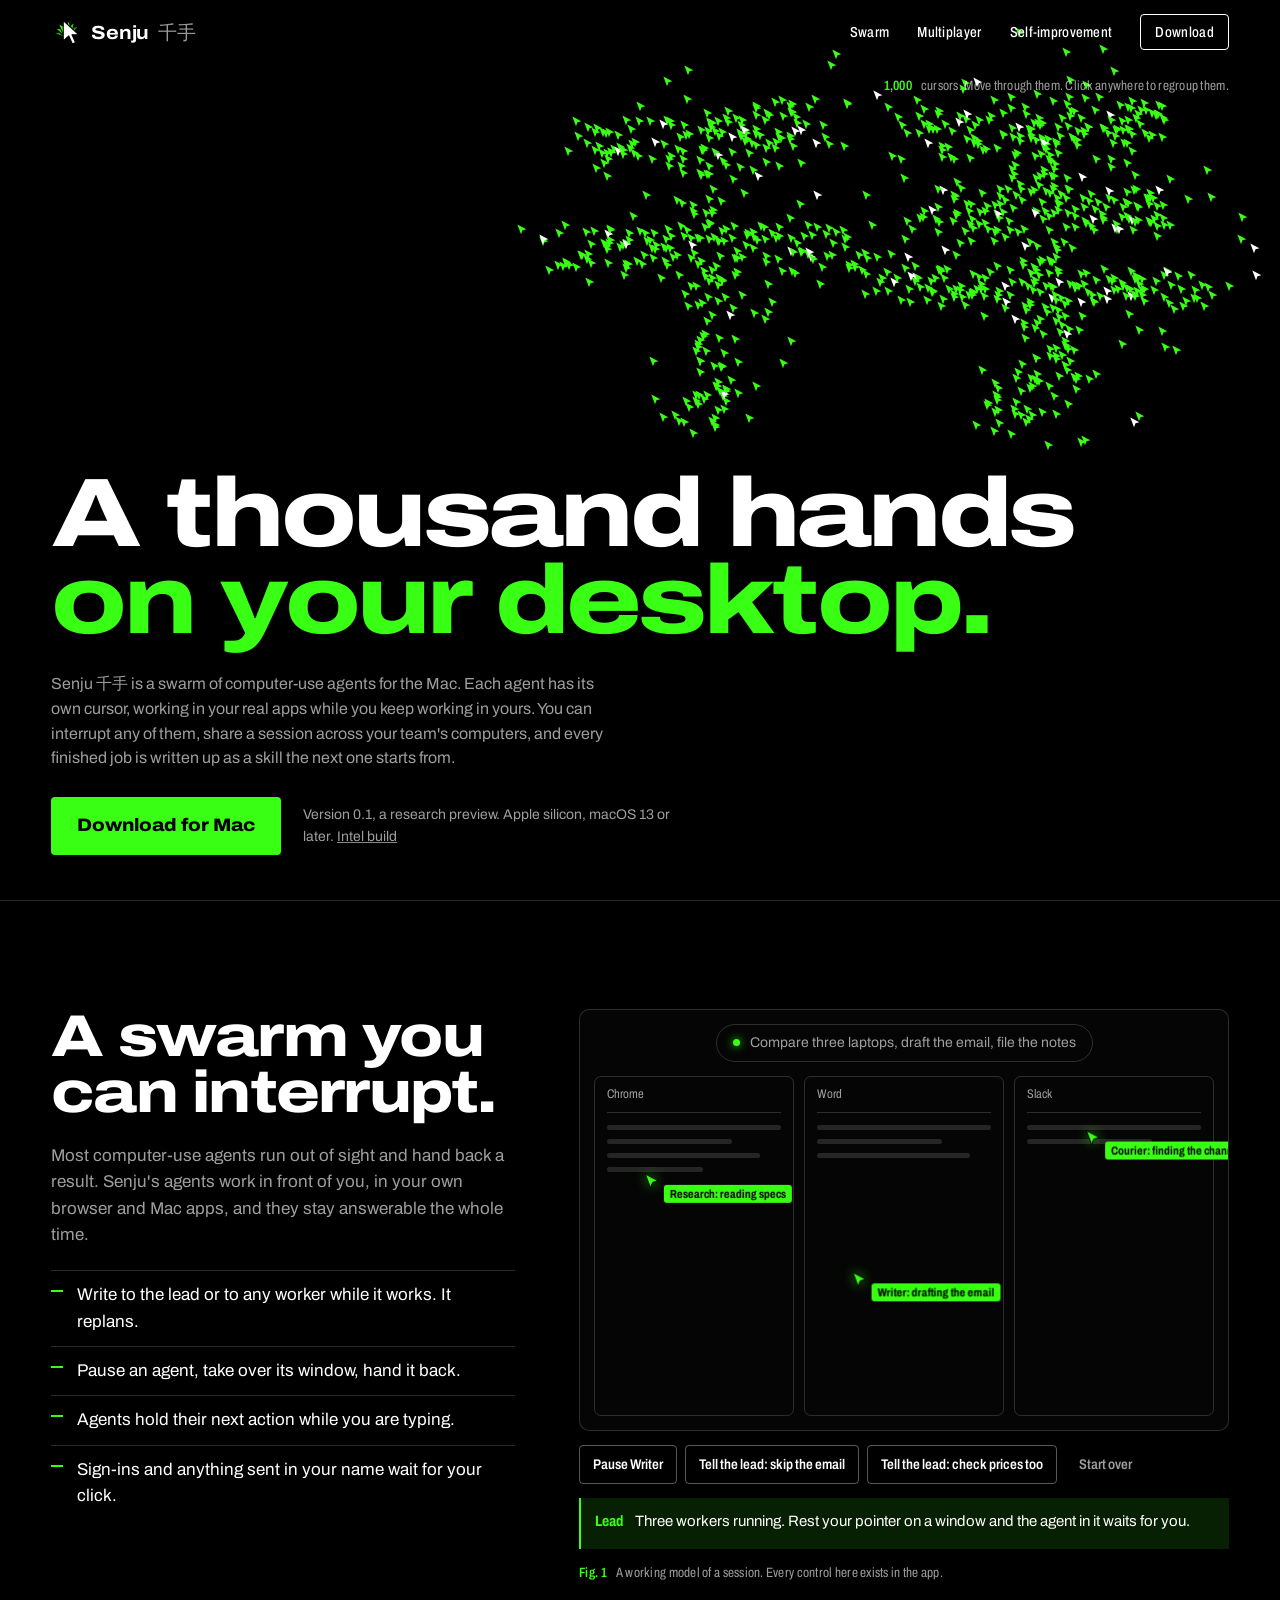
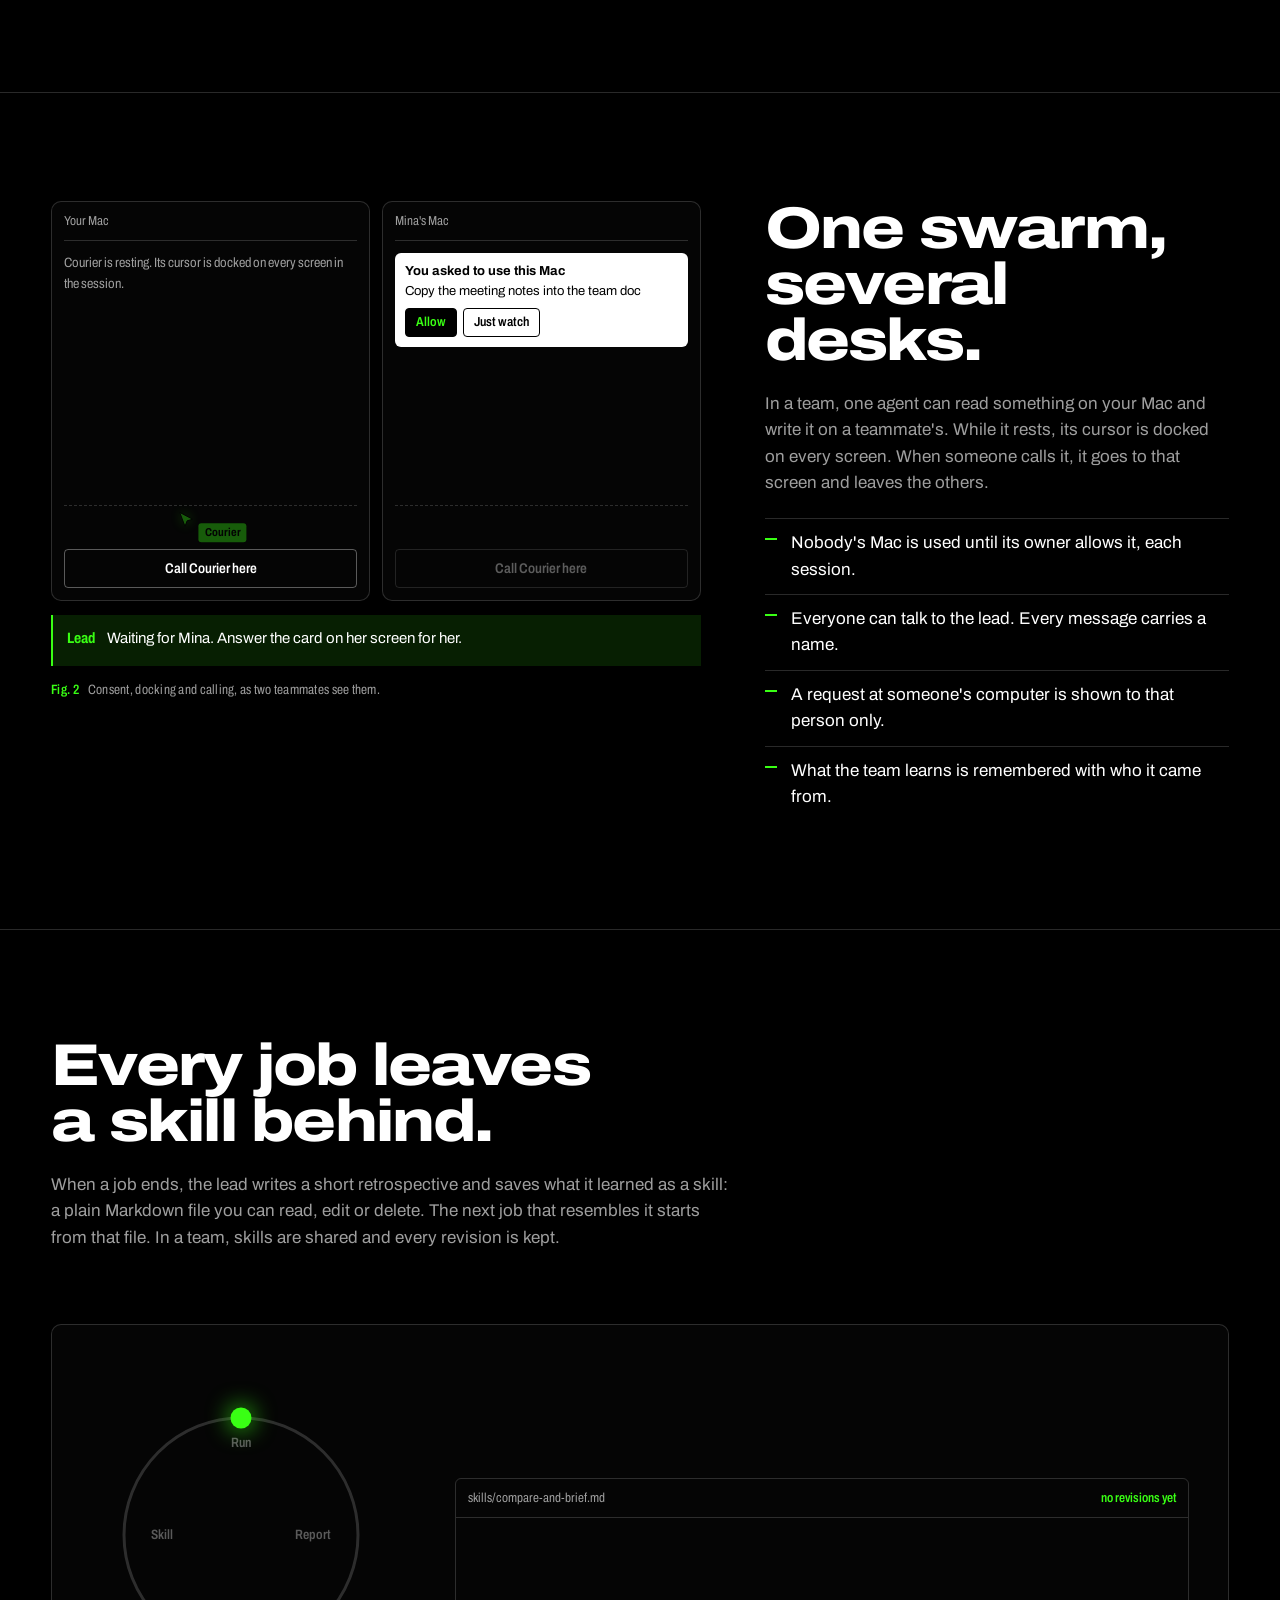
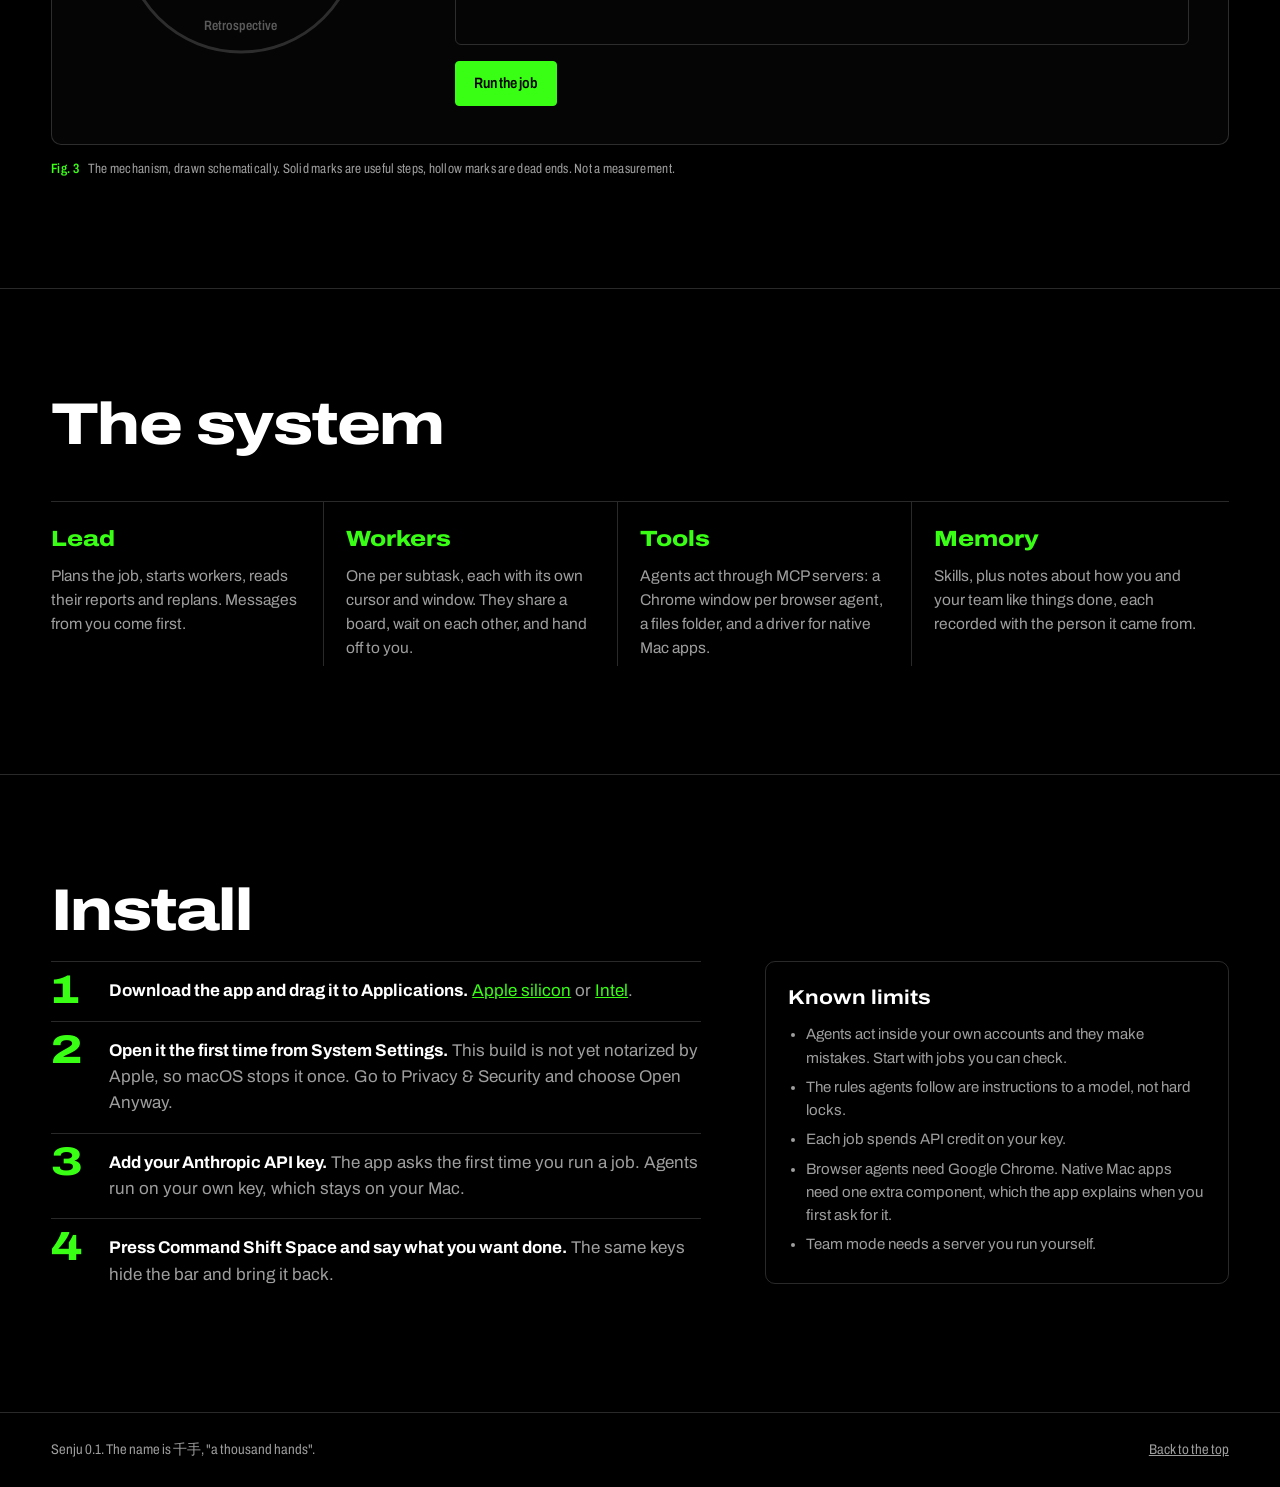
==== index.html @ 7524b588 "Redesign site in black, white and neon green; new logo" ====
<!DOCTYPE html>
<html lang="en">
<head>
<meta charset="utf-8">
<meta name="viewport" content="width=device-width, initial-scale=1">
<title>Senju 千手: a thousand hands on your desktop</title>
<meta name="description" content="Senju is a swarm of computer-use agents for the Mac. Each agent has a cursor you can watch, interrupt and redirect. Sessions span teammates' computers, and every job leaves a skill behind.">
<meta name="theme-color" content="#000000">
<link rel="icon" href="icon.svg" type="image/svg+xml">
<link rel="apple-touch-icon" href="icon.png">
<link rel="preload" href="fonts/archivo.woff2" as="font" type="font/woff2" crossorigin>
<link rel="stylesheet" href="style.css">
</head>
<body>

<header class="top">
  <a class="brand" href="#" aria-label="Senju, home">
    <svg viewBox="0 0 240 240" width="30" height="30" aria-hidden="true"><use href="#mark"/></svg>
    <span>Senju <span class="hanzi" lang="zh-Hans" aria-hidden="true">千手</span></span>
  </a>
  <nav aria-label="Sections">
    <a href="#swarm">Swarm</a>
    <a href="#multiplayer">Multiplayer</a>
    <a href="#loop">Self-improvement</a>
    <a class="get" href="#install">Download</a>
  </nav>
</header>

<main>
  <section class="hero" id="hero">
    <canvas id="field" aria-hidden="true"></canvas>
    <div class="you-tag" id="you-tag" aria-hidden="true">you</div>
    <div class="hero-copy">
      <h1><span>A thousand hands</span> <span>on your desktop.</span></h1>
      <p class="abstract">Senju <span lang="zh-Hans">千手</span> is a swarm of computer-use agents for the Mac. Each agent has its own cursor, working in your real apps while you keep working in yours. You can interrupt any of them, share a session across your team's computers, and every finished job is written up as a skill the next one starts from.</p>
      <div class="cta">
        <a class="download" href="downloads/Senju-0.1.0-arm64.dmg" download>Download for Mac</a>
        <span class="fine">Version 0.1, a research preview. Apple silicon, macOS 13 or later. <a href="downloads/Senju-0.1.0-x64.dmg" download>Intel build</a></span>
      </div>
    </div>
    <p class="figcap hero-cap"><b id="count">1,000</b> cursors. Move through them. Click anywhere to regroup them.</p>
  </section>

  <section class="point" id="swarm">
    <div class="copy">
      <h2>A swarm you can interrupt.</h2>
      <p>Most computer-use agents run out of sight and hand back a result. Senju's agents work in front of you, in your own browser and Mac apps, and they stay answerable the whole time.</p>
      <ul>
        <li>Write to the lead or to any worker while it works. It replans.</li>
        <li>Pause an agent, take over its window, hand it back.</li>
        <li>Agents hold their next action while you are typing.</li>
        <li>Sign-ins and anything sent in your name wait for your click.</li>
      </ul>
    </div>
    <figure class="fig" id="fig-swarm">
      <div class="desk" id="desk">
        <div class="promptbar"><i></i><span>Compare three laptops, draft the email, file the notes</span></div>
        <div class="wins">
          <div class="win" data-win="chrome"><div class="wt">Chrome</div><div class="lines"><s></s><s></s><s></s><s></s></div></div>
          <div class="win" data-win="word"><div class="wt">Word</div><div class="lines"><s></s><s></s><s></s></div></div>
          <div class="win" data-win="slack"><div class="wt">Slack</div><div class="lines"><s></s><s></s></div>
            <div class="ask" id="ask" hidden>
              <b>Courier needs you</b>
              <span>Send this draft to the team channel?</span>
              <div><button type="button" data-ask="send">Send</button><button type="button" data-ask="hold">Not yet</button></div>
            </div>
          </div>
        </div>
        <div class="agents" id="agents" aria-hidden="true"></div>
      </div>
      <div class="controls" role="group" aria-label="Try the swarm">
        <button type="button" data-act="pause" aria-pressed="false">Pause Writer</button>
        <button type="button" data-act="skip">Tell the lead: skip the email</button>
        <button type="button" data-act="add">Tell the lead: check prices too</button>
        <button type="button" data-act="reset" class="quiet">Start over</button>
      </div>
      <p class="lead-line" id="lead-line" aria-live="polite"><b>Lead</b> <span>Three workers running. Rest your pointer on a window and the agent in it waits for you.</span></p>
      <figcaption class="figcap"><b>Fig. 1</b> A working model of a session. Every control here exists in the app.</figcaption>
    </figure>
  </section>

  <section class="point flip" id="multiplayer">
    <div class="copy">
      <h2>One swarm, several desks.</h2>
      <p>In a team, one agent can read something on your Mac and write it on a teammate's. While it rests, its cursor is docked on every screen. When someone calls it, it goes to that screen and leaves the others.</p>
      <ul>
        <li>Nobody's Mac is used until its owner allows it, each session.</li>
        <li>Everyone can talk to the lead. Every message carries a name.</li>
        <li>A request at someone's computer is shown to that person only.</li>
        <li>What the team learns is remembered with who it came from.</li>
      </ul>
    </div>
    <figure class="fig" id="fig-multi">
      <div class="screens">
        <div class="screen" data-screen="you">
          <div class="st">Your Mac</div>
          <div class="sbody"><div class="note" data-note="you"></div></div>
          <div class="dock"><span class="docked" data-docked="you"></span></div>
          <button type="button" data-call="you">Call Courier here</button>
        </div>
        <div class="screen" data-screen="mina">
          <div class="st">Mina's Mac</div>
          <div class="sbody">
            <div class="consent" id="consent">
              <b>You asked to use this Mac</b>
              <span>Copy the meeting notes into the team doc</span>
              <div><button type="button" data-consent="allow">Allow</button><button type="button" data-consent="watch">Just watch</button></div>
            </div>
            <div class="note" data-note="mina"></div>
          </div>
          <div class="dock"><span class="docked" data-docked="mina"></span></div>
          <button type="button" data-call="mina" disabled>Call Courier here</button>
        </div>
        <div class="courier" id="courier" aria-hidden="true"><svg viewBox="0 0 24 24"><path d="M4 2.5l15.5 8.2-6.6 1.9-2.6 6.6z"/></svg><span>Courier</span></div>
      </div>
      <p class="lead-line" id="multi-line" aria-live="polite"><b>Lead</b> <span>Waiting for Mina. Answer the card on her screen for her.</span></p>
      <figcaption class="figcap"><b>Fig. 2</b> Consent, docking and calling, as two teammates see them.</figcaption>
    </figure>
  </section>

  <section class="loop" id="loop">
    <div class="copy">
      <h2>Every job leaves a skill behind.</h2>
      <p>When a job ends, the lead writes a short retrospective and saves what it learned as a skill: a plain Markdown file you can read, edit or delete. The next job that resembles it starts from that file. In a team, skills are shared and every revision is kept.</p>
    </div>
    <figure class="fig" id="fig-loop">
      <div class="loopgrid">
        <div class="ring" aria-hidden="true">
          <svg viewBox="0 0 200 200">
            <circle cx="100" cy="100" r="78" class="track"/>
            <circle cx="100" cy="100" r="78" class="arc" id="arc"/>
            <g id="runner"><circle cx="100" cy="22" r="7"/></g>
          </svg>
          <ol>
            <li data-phase="0">Run</li>
            <li data-phase="1">Report</li>
            <li data-phase="2">Retrospective</li>
            <li data-phase="3">Skill</li>
          </ol>
        </div>
        <div class="runs">
          <div class="trace" id="trace" aria-live="polite"></div>
          <div class="skill">
            <div class="sk-head"><span>skills/compare-and-brief.md</span><b id="rev">no revisions yet</b></div>
            <ul id="skill-lines"></ul>
          </div>
          <button type="button" id="run">Run the job</button>
        </div>
      </div>
      <figcaption class="figcap"><b>Fig. 3</b> The mechanism, drawn schematically. Solid marks are useful steps, hollow marks are dead ends. Not a measurement.</figcaption>
    </figure>
  </section>

  <section class="system" id="system">
    <h2>The system</h2>
    <dl>
      <div><dt>Lead</dt><dd>Plans the job, starts workers, reads their reports and replans. Messages from you come first.</dd></div>
      <div><dt>Workers</dt><dd>One per subtask, each with its own cursor and window. They share a board, wait on each other, and hand off to you.</dd></div>
      <div><dt>Tools</dt><dd>Agents act through MCP servers: a Chrome window per browser agent, a files folder, and a driver for native Mac apps.</dd></div>
      <div><dt>Memory</dt><dd>Skills, plus notes about how you and your team like things done, each recorded with the person it came from.</dd></div>
    </dl>
  </section>

  <section class="install" id="install">
    <h2>Install</h2>
    <ol>
      <li><b>Download the app and drag it to Applications.</b> <a href="downloads/Senju-0.1.0-arm64.dmg" download>Apple silicon</a> or <a href="downloads/Senju-0.1.0-x64.dmg" download>Intel</a>.</li>
      <li><b>Open it the first time from System Settings.</b> This build is not yet notarized by Apple, so macOS stops it once. Go to Privacy &amp; Security and choose Open Anyway.</li>
      <li><b>Add your Anthropic API key.</b> The app asks the first time you run a job. Agents run on your own key, which stays on your Mac.</li>
      <li><b>Press Command Shift Space and say what you want done.</b> The same keys hide the bar and bring it back.</li>
    </ol>
    <aside>
      <h3>Known limits</h3>
      <ul>
        <li>Agents act inside your own accounts and they make mistakes. Start with jobs you can check.</li>
        <li>The rules agents follow are instructions to a model, not hard locks.</li>
        <li>Each job spends API credit on your key.</li>
        <li>Browser agents need Google Chrome. Native Mac apps need one extra component, which the app explains when you first ask for it.</li>
        <li>Team mode needs a server you run yourself.</li>
      </ul>
    </aside>
  </section>
</main>

<footer>
  <span>Senju 0.1. The name is <span lang="zh-Hans">千手</span>, "a thousand hands".</span>
  <a href="#hero">Back to the top</a>
</footer>

<!-- The mark: one cursor in front, and the tips of more cursors fanned out behind it. -->
<svg width="0" height="0" style="position:absolute" aria-hidden="true">
  <symbol id="mark" viewBox="0 0 240 240"><g transform="translate(98 28) scale(9.6)"><path d="M0 0 L0 11.5 L7 9.6 Z" transform="rotate(-72 3.5 11)" fill="#22A00D" stroke="#000" stroke-width="0.9" stroke-linejoin="round"/><path d="M0 0 L0 11.5 L7 9.6 Z" transform="rotate(72 3.5 11)" fill="#22A00D" stroke="#000" stroke-width="0.9" stroke-linejoin="round"/><path d="M0 0 L0 11.5 L7 9.6 Z" transform="rotate(-48 3.5 11)" fill="#2ED312" stroke="#000" stroke-width="0.9" stroke-linejoin="round"/><path d="M0 0 L0 11.5 L7 9.6 Z" transform="rotate(48 3.5 11)" fill="#2ED312" stroke="#000" stroke-width="0.9" stroke-linejoin="round"/><path d="M0 0 L0 11.5 L7 9.6 Z" transform="rotate(-24 3.5 11)" fill="#39FF14" stroke="#000" stroke-width="0.9" stroke-linejoin="round"/><path d="M0 0 L0 11.5 L7 9.6 Z" transform="rotate(24 3.5 11)" fill="#39FF14" stroke="#000" stroke-width="0.9" stroke-linejoin="round"/><path d="M0 0 L0 17 L4.6 12.9 L7.6 19.6 L10.3 18.4 L7.3 11.9 L13 11.9 Z" fill="#fff" stroke="#000" stroke-width="0.9" stroke-linejoin="round"/></g></symbol>
</svg>

<script src="site.js"></script>
</body>
</html>
---- style.css ----
/* Senju. Black, white, one neon green. One typeface (Archivo) used at three widths:
   expanded for headlines, normal for reading, condensed for captions and interface text. */
@font-face { font-family: "Archivo"; src: url("fonts/archivo.woff2") format("woff2-variations"); font-weight: 100 900; font-stretch: 62% 125%; font-display: swap; }
:root {
  --black: #000;
  --white: #fff;
  --neon: #39FF14;
  --dim: rgba(255, 255, 255, 0.62);
  --faint: rgba(255, 255, 255, 0.34);
  --line: rgba(255, 255, 255, 0.16);
  --neon-wash: rgba(57, 255, 20, 0.12);
  --pad: clamp(20px, 4vw, 56px);
  --font: "Archivo", "Helvetica Neue", Arial, sans-serif;
  --cjk: "PingFang SC", "Hiragino Sans GB", "Noto Sans CJK SC", "Noto Sans SC", "Microsoft YaHei", sans-serif;
}
* { box-sizing: border-box; }
html { scroll-behavior: smooth; background: var(--black); }
body { margin: 0; background: var(--black); color: var(--white); font-family: var(--font); font-size: 17px; line-height: 1.55; font-variation-settings: "wdth" 100; -webkit-font-smoothing: antialiased; }
a { color: inherit; }
:focus-visible { outline: 2px solid var(--neon); outline-offset: 3px; }
[lang="zh-Hans"] { font-family: var(--cjk); }
::selection { background: var(--neon); color: var(--black); }

/* ---- Top ---- */
.top { position: absolute; inset: 0 0 auto 0; z-index: 20; display: flex; align-items: center; justify-content: space-between; padding: 14px var(--pad); }
.brand { display: flex; align-items: center; gap: 10px; text-decoration: none; font-weight: 700; font-size: 19px; font-variation-settings: "wdth" 112; letter-spacing: -0.01em; }
.brand .hanzi { font-weight: 500; opacity: 0.6; margin-left: 0.2em; }
.top nav { display: flex; align-items: center; gap: clamp(12px, 2.2vw, 30px); font-size: 14.5px; font-variation-settings: "wdth" 78; font-weight: 500; letter-spacing: 0.02em; }
.top nav a { text-decoration: none; padding: 6px 0; }
.top nav a:hover { color: var(--neon); }
.top nav .get { border: 1px solid var(--white); padding: 6px 14px; border-radius: 4px; }
.top nav .get:hover { border-color: var(--neon); }

/* ---- Hero ---- */
.hero { position: relative; min-height: 100svh; display: flex; flex-direction: column; justify-content: flex-end; padding: 110px var(--pad) clamp(28px, 5vh, 56px); overflow: hidden; cursor: crosshair; }
#field { position: absolute; inset: 0; width: 100%; height: 100%; display: block; }
.you-tag { position: absolute; left: 0; top: 0; z-index: 3; pointer-events: none; opacity: 0; transition: opacity 0.2s; background: var(--white); color: var(--black); font-size: 12px; font-weight: 700; font-variation-settings: "wdth" 78; padding: 1px 7px; border-radius: 3px; }
.hero-copy { position: relative; z-index: 2; max-width: 1180px; pointer-events: none; }
.hero-copy a, .hero-copy .download { pointer-events: auto; }
h1 { margin: 0 0 clamp(18px, 3vh, 30px); font-size: clamp(42px, 7.6vw, 128px); line-height: 0.9; font-weight: 800; letter-spacing: -0.035em; font-variation-settings: "wdth" 125; animation: widen 1.1s cubic-bezier(0.2, 0.8, 0.2, 1) both; }
h1 span { display: block; }
h1 span + span { color: var(--neon); }
@keyframes widen { from { font-variation-settings: "wdth" 62; opacity: 0; } to { font-variation-settings: "wdth" 125; opacity: 1; } }
.abstract { max-width: 62ch; margin: 0 0 26px; color: var(--dim); font-size: clamp(16px, 1.25vw, 19px); text-shadow: 0 0 18px #000, 0 0 6px #000; }
.cta { display: flex; flex-wrap: wrap; align-items: center; gap: 14px 22px; }
.download { display: inline-block; background: var(--neon); color: var(--black); text-decoration: none; font-weight: 800; font-size: 18px; font-variation-settings: "wdth" 112; padding: 15px 26px; border-radius: 4px; transition: transform 0.15s, box-shadow 0.15s; }
.download:hover { transform: translate(-2px, -2px); box-shadow: 4px 4px 0 var(--white); }
.fine { color: var(--dim); font-size: 14px; max-width: 46ch; text-shadow: 0 0 12px #000; }
.figcap { margin: 14px 0 0; color: var(--dim); font-size: 13.5px; font-variation-settings: "wdth" 76; letter-spacing: 0.02em; }
.figcap b { color: var(--neon); font-weight: 600; margin-right: 0.5em; }
.hero-cap { position: absolute; z-index: 2; right: var(--pad); top: 76px; margin: 0; text-align: right; pointer-events: none; }

/* ---- The three points ---- */
h2 { margin: 0 0 22px; font-size: clamp(34px, 4.6vw, 72px); line-height: 0.95; font-weight: 800; letter-spacing: -0.03em; font-variation-settings: "wdth" 120; text-wrap: balance; }
.point, .loop, .system, .install { padding: clamp(72px, 12vh, 150px) var(--pad); border-top: 1px solid var(--line); }
.point { display: grid; grid-template-columns: minmax(0, 5fr) minmax(0, 7fr); gap: clamp(28px, 5vw, 80px); align-items: start; }
.point.flip { grid-template-columns: minmax(0, 7fr) minmax(0, 5fr); }
.point.flip .copy { order: 2; }
.copy { position: sticky; top: 90px; }
.copy p { color: var(--dim); max-width: 54ch; margin: 0 0 22px; }
.copy ul { list-style: none; margin: 0; padding: 0; max-width: 52ch; }
.copy li { padding: 11px 0 11px 26px; border-top: 1px solid var(--line); position: relative; }
.copy li::before { content: ""; position: absolute; left: 0; top: 19px; width: 12px; height: 2px; background: var(--neon); }

.fig { margin: 0; min-width: 0; }
button { font: inherit; font-size: 14px; font-weight: 600; font-variation-settings: "wdth" 82; color: var(--white); background: transparent; border: 1px solid var(--faint); border-radius: 4px; padding: 8px 13px; cursor: pointer; transition: background 0.12s, color 0.12s, border-color 0.12s; }
button:hover:not(:disabled) { border-color: var(--neon); color: var(--neon); }
button[aria-pressed="true"] { background: var(--neon); border-color: var(--neon); color: var(--black); }
button:disabled { opacity: 0.35; cursor: not-allowed; }
button.quiet { border-color: transparent; color: var(--dim); }
.controls { display: flex; flex-wrap: wrap; gap: 8px; margin-top: 14px; }
.lead-line { margin: 14px 0 0; padding: 12px 14px; border-left: 2px solid var(--neon); background: var(--neon-wash); font-size: 15px; min-height: 3.4em; }
.lead-line b { font-variation-settings: "wdth" 78; color: var(--neon); margin-right: 0.6em; }

/* Fig. 1: the desk */
.desk { position: relative; border: 1px solid var(--line); border-radius: 10px; padding: 14px; background: #050505; overflow: hidden; }
.promptbar { display: flex; align-items: center; gap: 10px; margin: 0 auto 14px; width: fit-content; max-width: 100%; border: 1px solid var(--line); border-radius: 999px; padding: 7px 16px; font-size: 14px; color: var(--dim); }
.promptbar i { width: 7px; height: 7px; border-radius: 50%; background: var(--neon); box-shadow: 0 0 10px var(--neon); flex: none; }
.wins { display: grid; grid-template-columns: repeat(3, minmax(0, 1fr)); gap: 10px; }
.win { position: relative; min-height: clamp(220px, 30vw, 340px); border: 1px solid var(--line); border-radius: 7px; padding: 0 12px 12px; transition: border-color 0.15s, background 0.15s; }
.win.yours { border-color: var(--white); background: rgba(255, 255, 255, 0.05); }
.wt { font-size: 12.5px; font-variation-settings: "wdth" 78; color: var(--dim); padding: 8px 0; border-bottom: 1px solid var(--line); margin-bottom: 12px; display: flex; justify-content: space-between; }
.win.yours .wt::after { content: "you are here"; color: var(--white); }
.lines s { display: block; height: 5px; border-radius: 3px; background: rgba(255, 255, 255, 0.13); margin-bottom: 9px; }
.lines s:nth-child(2) { width: 72%; } .lines s:nth-child(3) { width: 88%; } .lines s:nth-child(4) { width: 55%; }
.ask { position: absolute; left: 8px; right: 8px; bottom: 8px; z-index: 4; background: var(--white); color: var(--black); border-radius: 6px; padding: 10px; font-size: 13px; line-height: 1.3; }
.ask b, .consent b { display: block; margin-bottom: 3px; }
.ask span, .consent span { display: block; margin-bottom: 8px; }
.ask div, .consent div { display: flex; gap: 6px; flex-wrap: wrap; }
.ask button, .consent button { color: var(--black); border-color: var(--black); padding: 5px 10px; font-size: 13px; }
.ask button:first-child, .consent button:first-child { background: var(--black); color: var(--neon); }
.ask button:hover, .consent button:hover { background: var(--neon) !important; color: var(--black) !important; border-color: var(--black) !important; }
.agents { position: absolute; inset: 0; pointer-events: none; }
.agent { position: absolute; left: 0; top: 0; display: flex; align-items: flex-start; gap: 2px; transition: transform 1.1s cubic-bezier(0.3, 0.7, 0.2, 1), opacity 0.4s; will-change: transform; }
.agent svg, .courier svg { width: 20px; height: 20px; flex: none; fill: var(--neon); stroke: var(--black); stroke-width: 1.2; stroke-linejoin: round; filter: drop-shadow(0 0 6px rgba(57, 255, 20, 0.6)); }
.agent span, .courier span { margin-top: 13px; background: var(--neon); color: var(--black); font-size: 11.5px; font-weight: 700; font-variation-settings: "wdth" 80; line-height: 1.25; padding: 2px 6px; border-radius: 3px; white-space: nowrap; }
.agent.held svg { fill: var(--black); stroke: var(--neon); filter: none; }
.agent.held span { background: var(--black); color: var(--neon); outline: 1px solid var(--neon); }
.agent.gone { opacity: 0; }

/* Fig. 2: two screens */
.screens { position: relative; display: grid; grid-template-columns: 1fr 1fr; gap: 12px; }
.screen { position: relative; border: 1px solid var(--line); border-radius: 10px; padding: 0 12px 12px; background: #050505; display: flex; flex-direction: column; min-height: clamp(300px, 34vw, 400px); transition: border-color 0.2s; }
.screen.live { border-color: var(--neon); }
.st { font-size: 13px; font-variation-settings: "wdth" 78; color: var(--dim); padding: 9px 0; border-bottom: 1px solid var(--line); }
.sbody { position: relative; flex: 1; padding-top: 12px; }
.consent { background: var(--white); color: var(--black); border-radius: 6px; padding: 10px; font-size: 13px; line-height: 1.3; }
.note { color: var(--dim); font-size: 13.5px; font-variation-settings: "wdth" 82; }
.note b { color: var(--white); }
.dock { height: 34px; border-top: 1px dashed var(--line); display: flex; align-items: center; justify-content: center; margin-bottom: 10px; }
.docked { font-size: 12px; font-variation-settings: "wdth" 78; color: var(--faint); }
.screen > button { align-self: stretch; }
.courier { position: absolute; left: 0; top: 0; z-index: 3; display: flex; align-items: flex-start; gap: 2px; pointer-events: none; opacity: 0; transition: transform 0.9s cubic-bezier(0.3, 0.7, 0.2, 1), opacity 0.3s; }
.courier.on { opacity: 1; }
.courier.ghost { opacity: 0.35; }

/* Fig. 3: the loop */
.loop { display: grid; grid-template-columns: minmax(0, 1fr); gap: clamp(28px, 4vw, 56px); }
.loop .copy { position: static; max-width: 900px; }
.loop .copy p { max-width: 68ch; }
.loopgrid { display: grid; grid-template-columns: minmax(200px, 300px) minmax(0, 1fr); gap: clamp(24px, 5vw, 72px); align-items: center; border: 1px solid var(--line); border-radius: 10px; padding: clamp(18px, 3vw, 40px); background: #050505; }
.ring { position: relative; aspect-ratio: 1; }
.ring svg { width: 100%; height: 100%; display: block; overflow: visible; }
.ring .track { fill: none; stroke: var(--line); stroke-width: 2; }
.ring .arc { fill: none; stroke: var(--neon); stroke-width: 3; stroke-linecap: round; stroke-dasharray: 490; stroke-dashoffset: 490; transform: rotate(-90deg); transform-origin: 100px 100px; transition: stroke-dashoffset 0.9s ease; }
#runner { transform-origin: 100px 100px; transition: transform 0.9s ease; }
#runner circle { fill: var(--neon); filter: drop-shadow(0 0 8px var(--neon)); }
.ring ol { list-style: none; margin: 0; padding: 0; position: absolute; inset: 0; font-size: 13.5px; font-weight: 600; font-variation-settings: "wdth" 78; color: var(--faint); }
.ring li { position: absolute; transition: color 0.3s; }
.ring li.on { color: var(--neon); }
.ring li[data-phase="0"] { top: 16%; left: 50%; transform: translateX(-50%); }
.ring li[data-phase="1"] { top: 50%; right: 20%; transform: translateY(-50%); }
.ring li[data-phase="2"] { bottom: 16%; left: 50%; transform: translateX(-50%); }
.ring li[data-phase="3"] { top: 50%; left: 20%; transform: translateY(-50%); }
.runs { min-width: 0; }
.trace { display: grid; gap: 10px; min-height: 96px; margin-bottom: 18px; }
.trace .row { display: flex; align-items: center; gap: 12px; }
.trace .row > b { flex: none; width: 4.2em; font-size: 13px; font-variation-settings: "wdth" 78; color: var(--dim); font-weight: 600; }
.trace .ticks { display: flex; flex-wrap: wrap; gap: 5px; }
.trace i { width: 12px; height: 20px; border-radius: 2px; background: var(--white); animation: pop 0.18s both; }
.trace i.dead { background: transparent; outline: 1.5px solid var(--faint); outline-offset: -1.5px; }
.trace .row.latest i:not(.dead) { background: var(--neon); }
.trace .row > span { font-size: 12.5px; font-variation-settings: "wdth" 78; color: var(--faint); }
@keyframes pop { from { transform: scaleY(0.2); opacity: 0; } }
.skill { border: 1px solid var(--line); border-radius: 6px; margin-bottom: 16px; }
.sk-head { display: flex; justify-content: space-between; gap: 12px; flex-wrap: wrap; padding: 9px 12px; border-bottom: 1px solid var(--line); font-size: 13px; font-variation-settings: "wdth" 78; color: var(--dim); }
.sk-head b { color: var(--neon); font-weight: 600; }
.skill ul { list-style: none; margin: 0; padding: 10px 12px; min-height: 126px; font-size: 14.5px; }
.skill li { padding: 3px 0 3px 16px; position: relative; color: var(--dim); }
.skill li::before { content: "+"; position: absolute; left: 0; color: var(--neon); }
.skill li.new { color: var(--white); }
#run { background: var(--neon); border-color: var(--neon); color: var(--black); font-size: 15px; padding: 10px 18px; }
#run:hover:not(:disabled) { background: var(--white); border-color: var(--white); color: var(--black); }

/* ---- System, install ---- */
.system dl { display: grid; grid-template-columns: repeat(4, minmax(0, 1fr)); gap: 0; margin: clamp(24px, 4vw, 48px) 0 0; border-top: 1px solid var(--line); }
.system dl div { padding: 20px 22px 6px 0; border-right: 1px solid var(--line); margin-right: 22px; }
.system dl div:last-child { border-right: 0; margin-right: 0; }
.system dt { font-size: 22px; font-weight: 800; font-variation-settings: "wdth" 118; color: var(--neon); margin-bottom: 8px; }
.system dd { margin: 0; color: var(--dim); font-size: 15.5px; }
.install { display: grid; grid-template-columns: minmax(0, 7fr) minmax(0, 5fr); gap: 0 clamp(28px, 5vw, 80px); }
.install h2 { grid-column: 1 / -1; }
.install ol { margin: 0; padding: 0; list-style: none; counter-reset: step; }
.install ol li { counter-increment: step; position: relative; padding: 16px 0 16px 58px; border-top: 1px solid var(--line); color: var(--dim); }
.install ol li::before { content: counter(step); position: absolute; left: 0; top: 8px; font-size: 40px; line-height: 1; font-weight: 800; font-variation-settings: "wdth" 125; color: var(--neon); }
.install ol b { color: var(--white); }
.install aside { border: 1px solid var(--line); border-radius: 10px; padding: 20px 22px; align-self: start; }
.install h3 { margin: 0 0 10px; font-size: 20px; font-variation-settings: "wdth" 115; }
.install aside ul { margin: 0; padding-left: 18px; color: var(--dim); font-size: 15px; }
.install aside li { margin-bottom: 6px; }
.install a { color: var(--neon); }
footer { display: flex; justify-content: space-between; flex-wrap: wrap; gap: 10px; padding: 26px var(--pad); border-top: 1px solid var(--line); color: var(--dim); font-size: 14px; font-variation-settings: "wdth" 82; }

/* ---- Small screens ---- */
@media (max-width: 900px) {
  .point, .point.flip, .install { grid-template-columns: minmax(0, 1fr); }
  .point.flip .copy { order: 0; }
  .copy { position: static; }
  .loopgrid { grid-template-columns: minmax(0, 1fr); }
  .ring { max-width: 240px; margin: 0 auto; }
  .system dl { grid-template-columns: repeat(2, minmax(0, 1fr)); }
  .system dl div:nth-child(2) { border-right: 0; margin-right: 0; }
  .install aside { margin-top: 28px; }
  .hero-cap { position: relative; right: auto; top: auto; text-align: left; margin-top: 18px; }
}
@media (max-width: 620px) {
  .top nav a:not(.get) { display: none; }
  h1 { font-variation-settings: "wdth" 100; animation: none; }
  .wins { grid-template-columns: minmax(0, 1fr) minmax(0, 1fr); }
  .win { min-height: 190px; }
  .win[data-win="slack"] { grid-column: 1 / -1; }
  .system dl { grid-template-columns: minmax(0, 1fr); }
  .system dl div { border-right: 0; margin-right: 0; }
}
@media (prefers-reduced-motion: reduce) {
  html { scroll-behavior: auto; }
  h1 { animation: none; }
  .agent, .courier, #runner, .ring .arc, .download { transition: none; }
  .trace i { animation: none; }
}
@media (max-width: 620px) { .agent span { max-width: 128px; overflow: hidden; text-overflow: ellipsis; } }
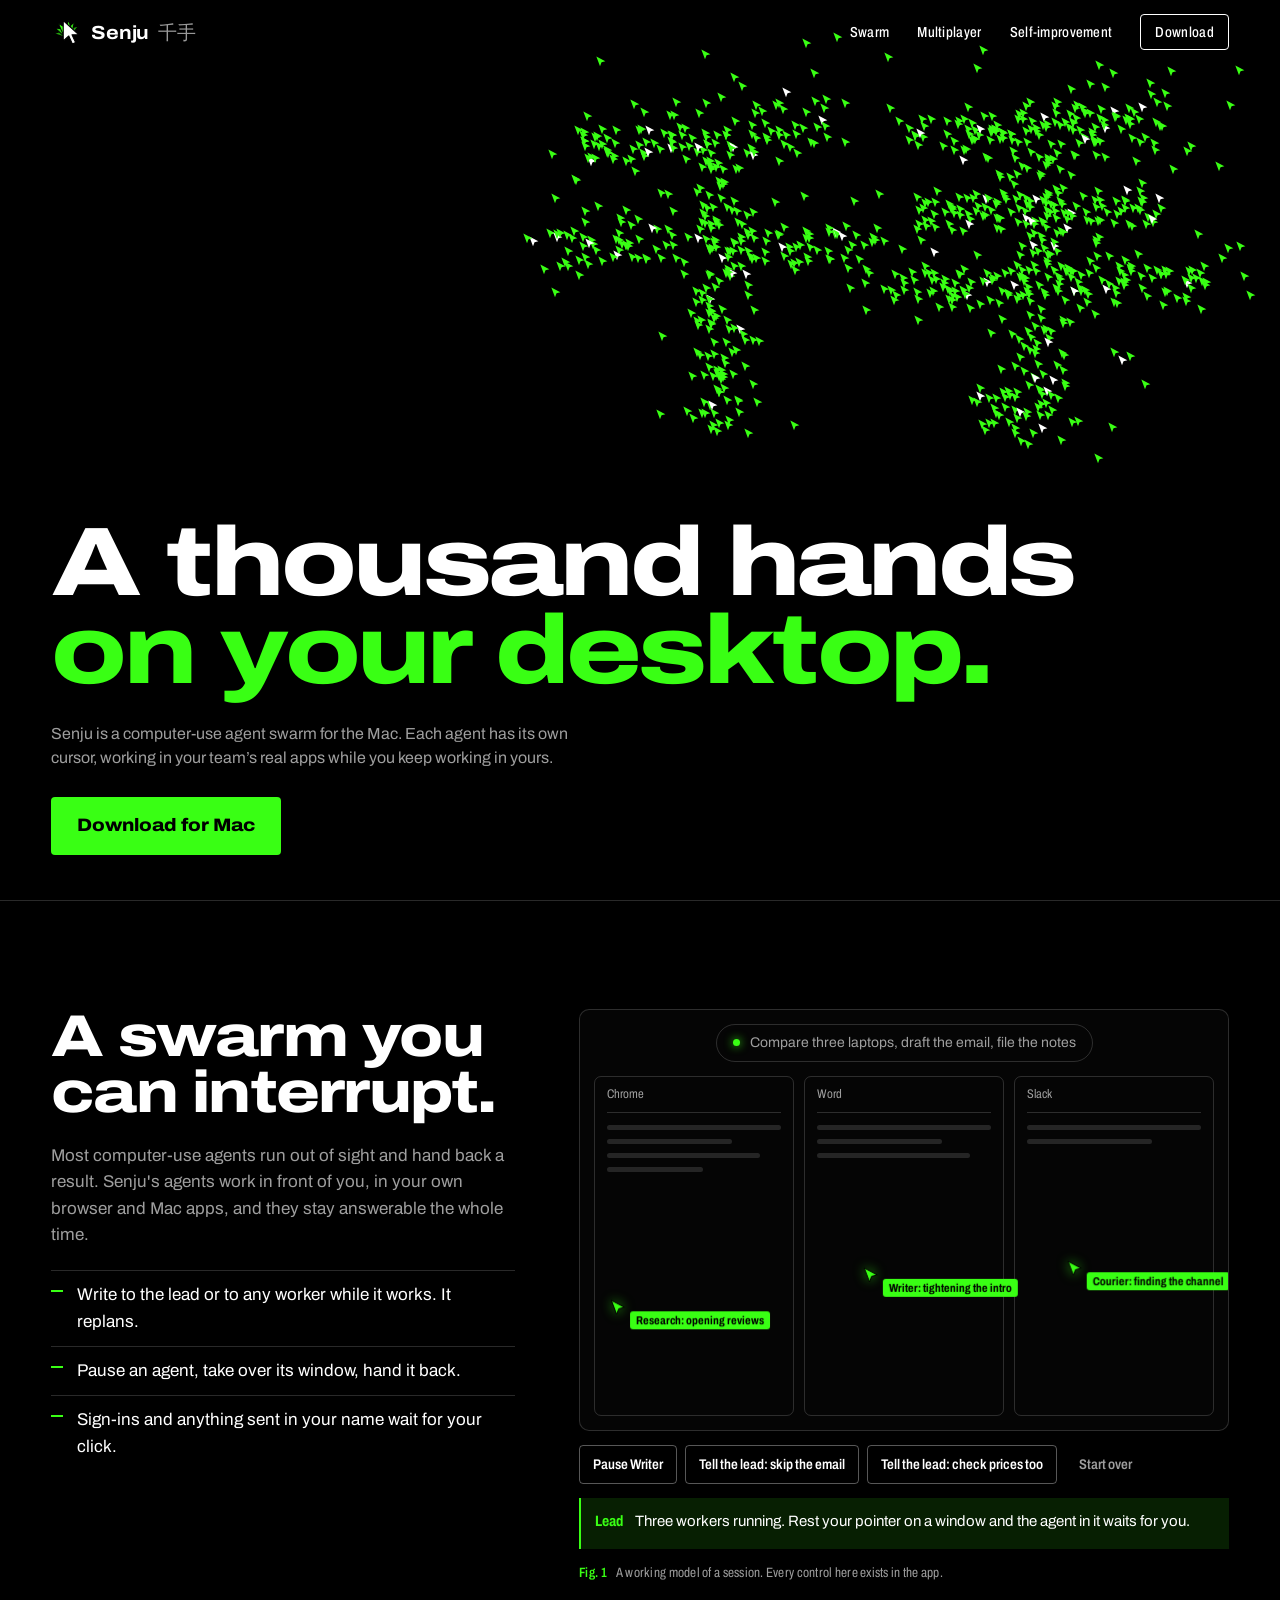
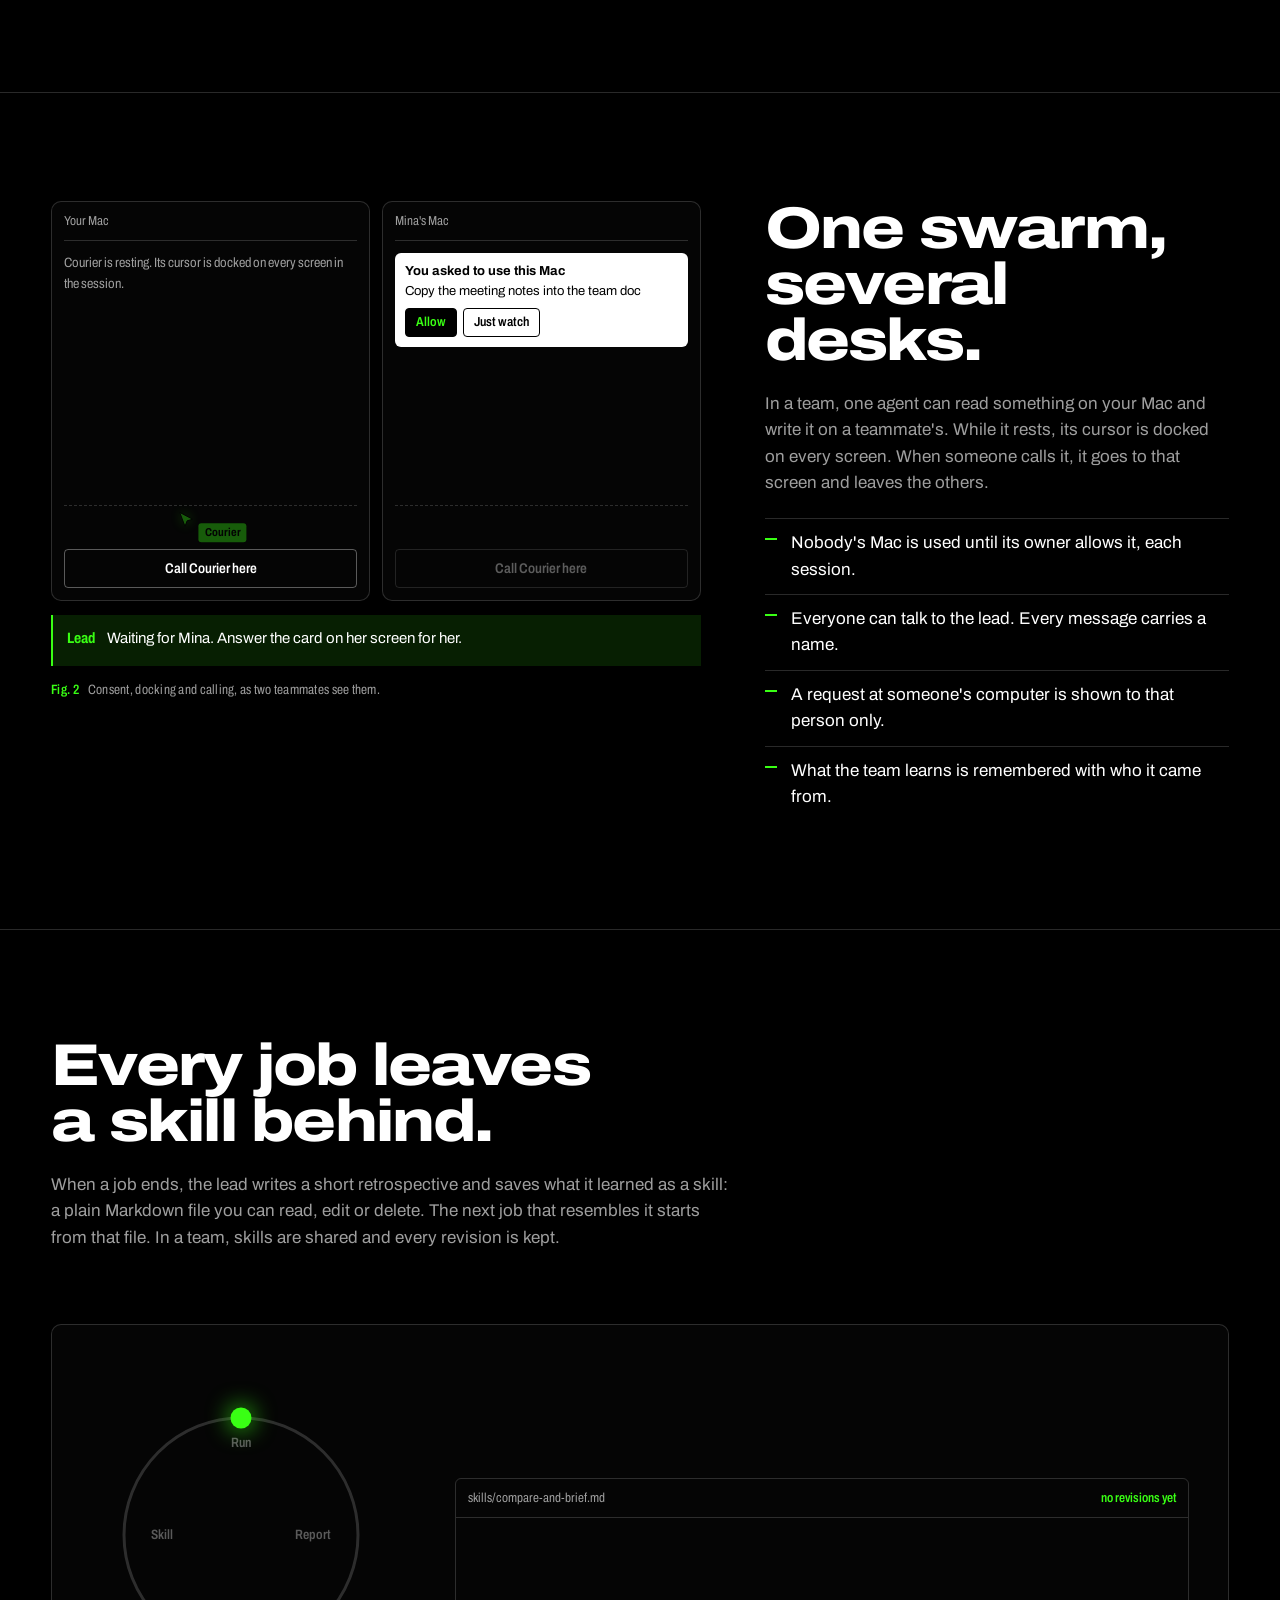
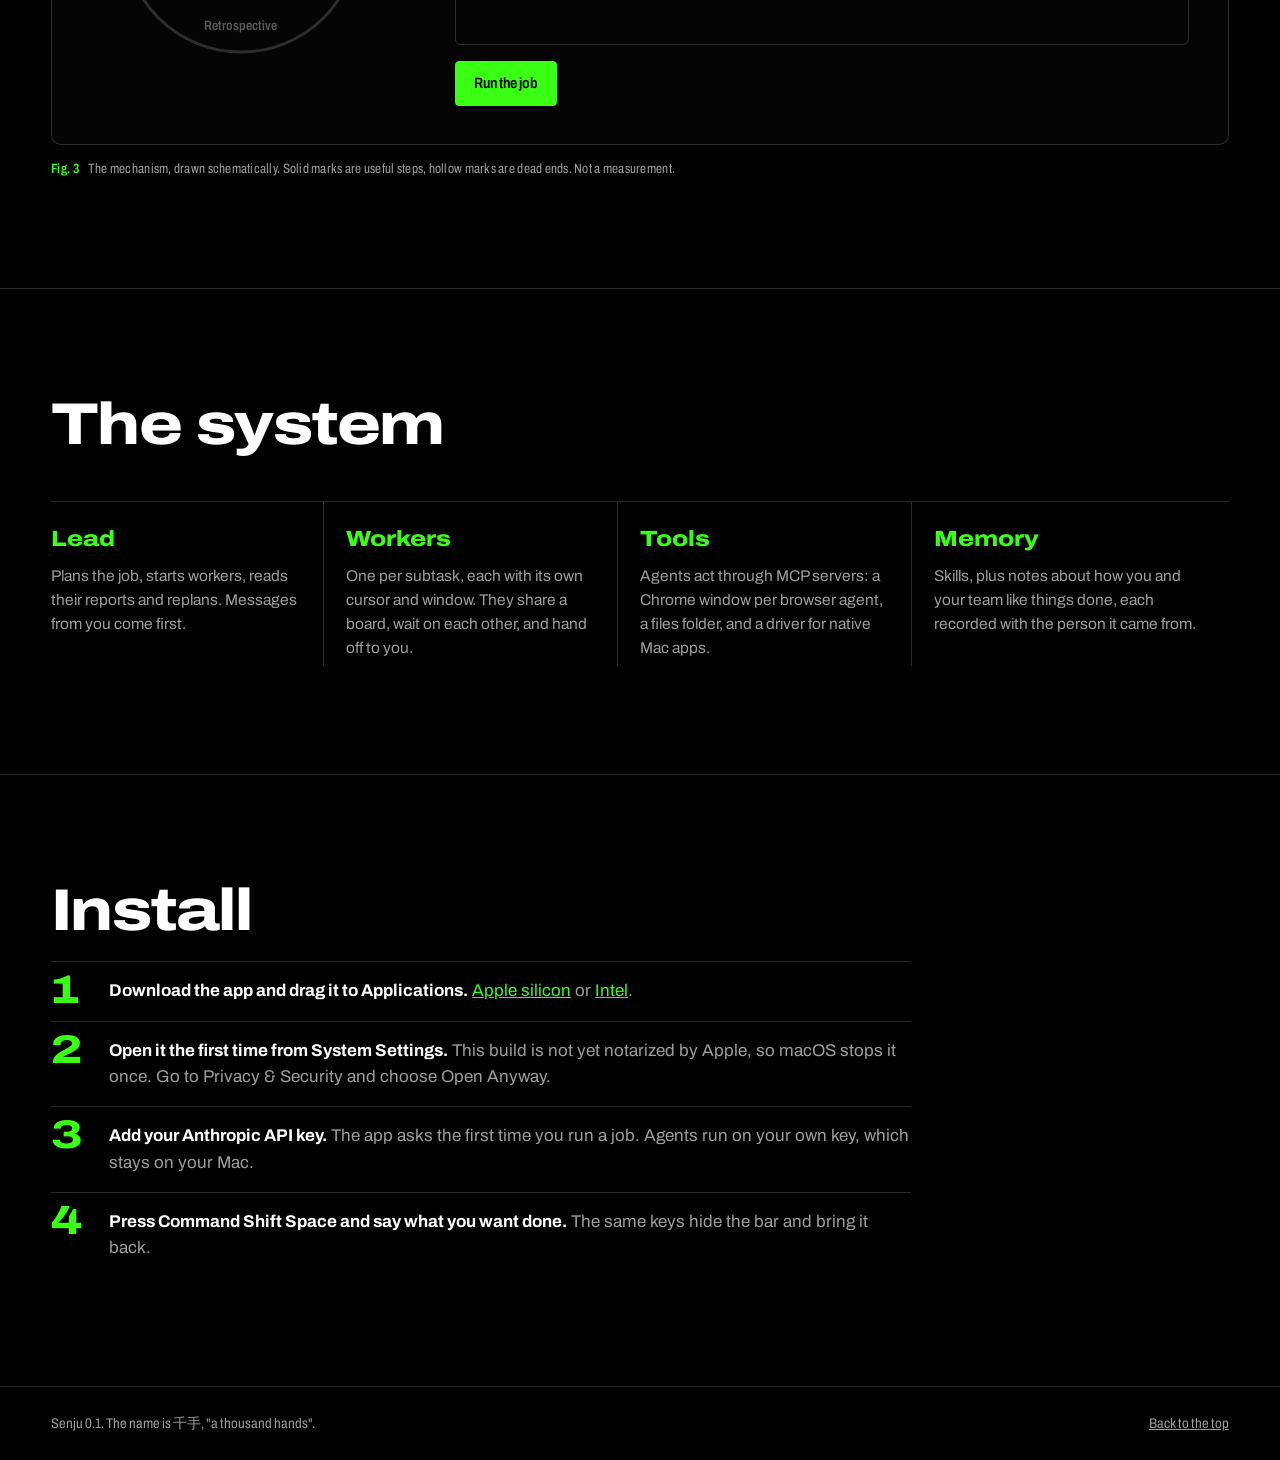
==== commit f0857b02: "Tighten hero copy, fix SENJU formation, drop limits box" ====
--- a/index.html
+++ b/index.html
@@ -32,13 +32,11 @@
     <div class="you-tag" id="you-tag" aria-hidden="true">you</div>
     <div class="hero-copy">
       <h1><span>A thousand hands</span> <span>on your desktop.</span></h1>
-      <p class="abstract">Senju <span lang="zh-Hans">千手</span> is a swarm of computer-use agents for the Mac. Each agent has its own cursor, working in your real apps while you keep working in yours. You can interrupt any of them, share a session across your team's computers, and every finished job is written up as a skill the next one starts from.</p>
+      <p class="abstract">Senju is a computer-use agent swarm for the Mac. Each agent has its own cursor, working in your team’s real apps while you keep working in yours.</p>
       <div class="cta">
         <a class="download" href="downloads/Senju-0.1.0-arm64.dmg" download>Download for Mac</a>
-        <span class="fine">Version 0.1, a research preview. Apple silicon, macOS 13 or later. <a href="downloads/Senju-0.1.0-x64.dmg" download>Intel build</a></span>
       </div>
     </div>
-    <p class="figcap hero-cap"><b id="count">1,000</b> cursors. Move through them. Click anywhere to regroup them.</p>
   </section>
 
   <section class="point" id="swarm">
@@ -48,7 +46,6 @@
       <ul>
         <li>Write to the lead or to any worker while it works. It replans.</li>
         <li>Pause an agent, take over its window, hand it back.</li>
-        <li>Agents hold their next action while you are typing.</li>
         <li>Sign-ins and anything sent in your name wait for your click.</li>
       </ul>
     </div>
@@ -169,16 +166,6 @@
       <li><b>Add your Anthropic API key.</b> The app asks the first time you run a job. Agents run on your own key, which stays on your Mac.</li>
       <li><b>Press Command Shift Space and say what you want done.</b> The same keys hide the bar and bring it back.</li>
     </ol>
-    <aside>
-      <h3>Known limits</h3>
-      <ul>
-        <li>Agents act inside your own accounts and they make mistakes. Start with jobs you can check.</li>
-        <li>The rules agents follow are instructions to a model, not hard locks.</li>
-        <li>Each job spends API credit on your key.</li>
-        <li>Browser agents need Google Chrome. Native Mac apps need one extra component, which the app explains when you first ask for it.</li>
-        <li>Team mode needs a server you run yourself.</li>
-      </ul>
-    </aside>
   </section>
 </main>
 
--- a/style.css
+++ b/style.css
@@ -158,7 +158,7 @@
 .system dl div:last-child { border-right: 0; margin-right: 0; }
 .system dt { font-size: 22px; font-weight: 800; font-variation-settings: "wdth" 118; color: var(--neon); margin-bottom: 8px; }
 .system dd { margin: 0; color: var(--dim); font-size: 15.5px; }
-.install { display: grid; grid-template-columns: minmax(0, 7fr) minmax(0, 5fr); gap: 0 clamp(28px, 5vw, 80px); }
+.install ol { max-width: 860px; }
 .install h2 { grid-column: 1 / -1; }
 .install ol { margin: 0; padding: 0; list-style: none; counter-reset: step; }
 .install ol li { counter-increment: step; position: relative; padding: 16px 0 16px 58px; border-top: 1px solid var(--line); color: var(--dim); }
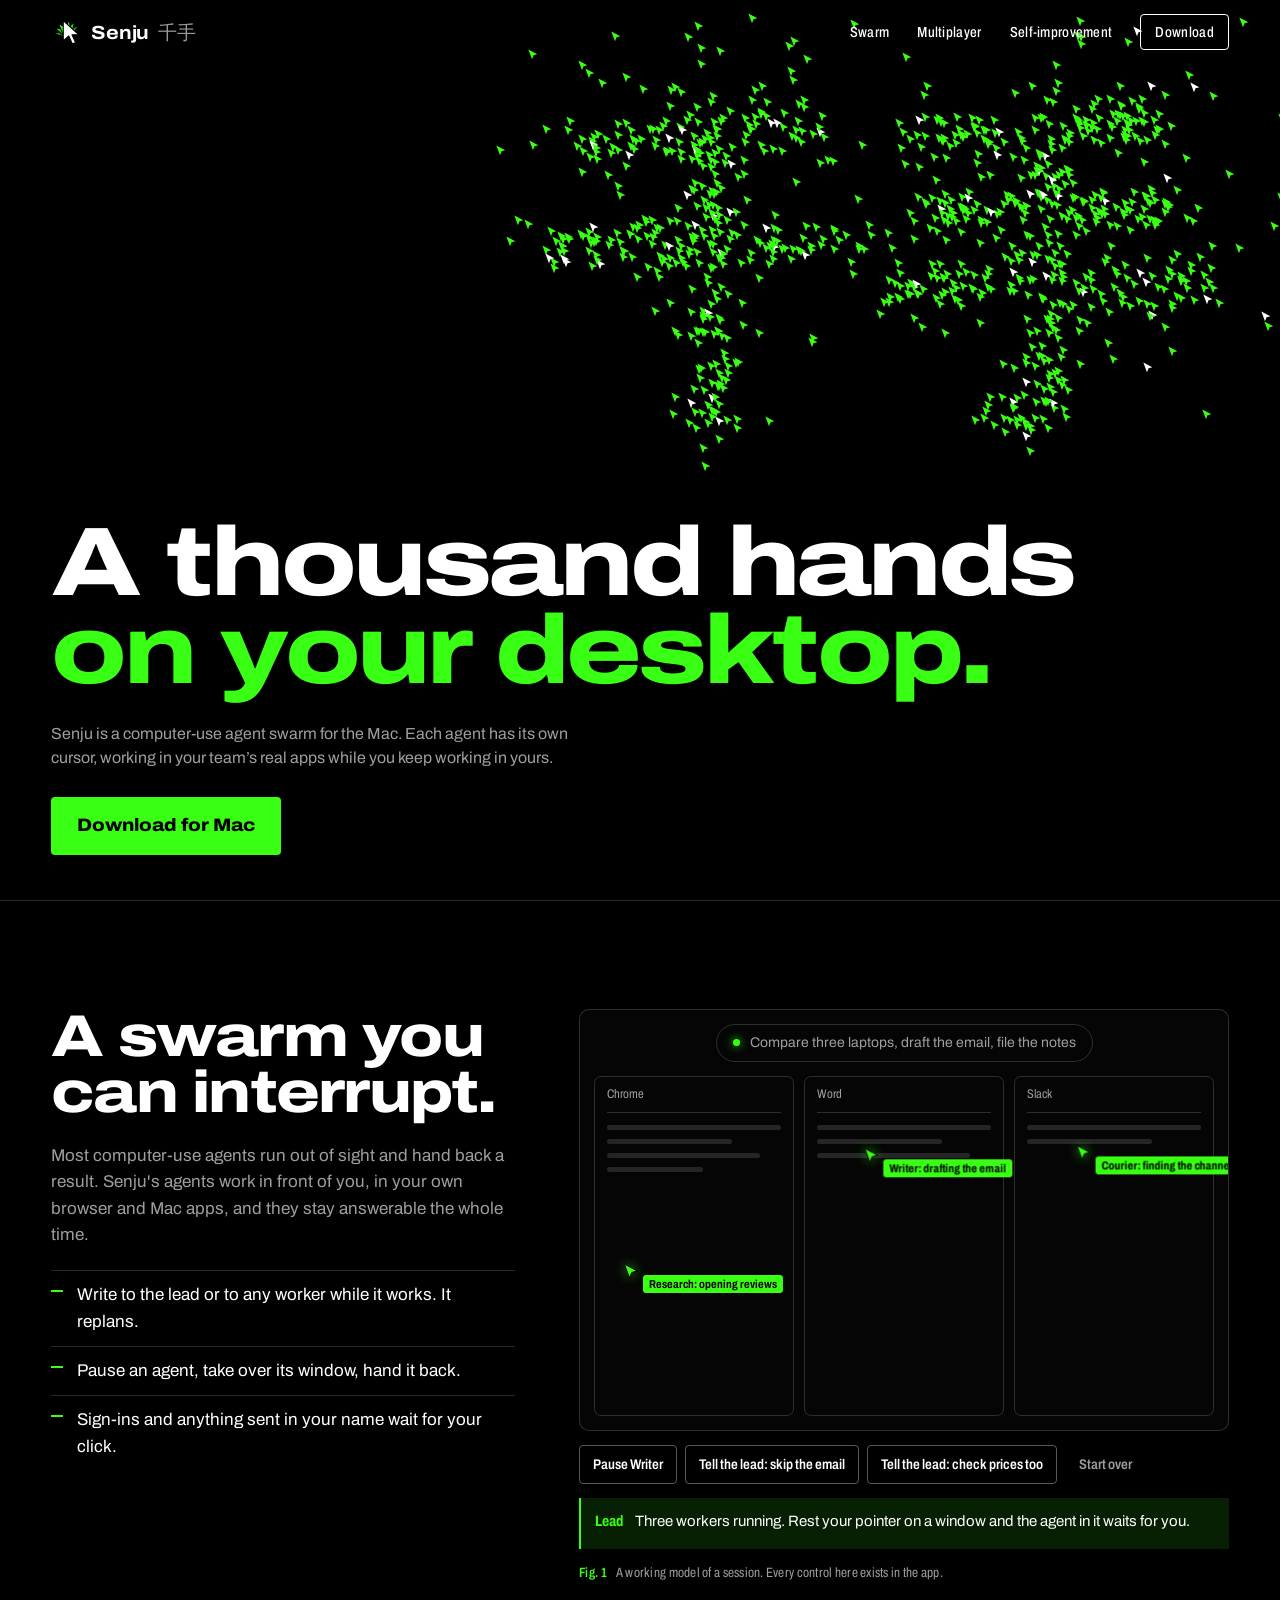
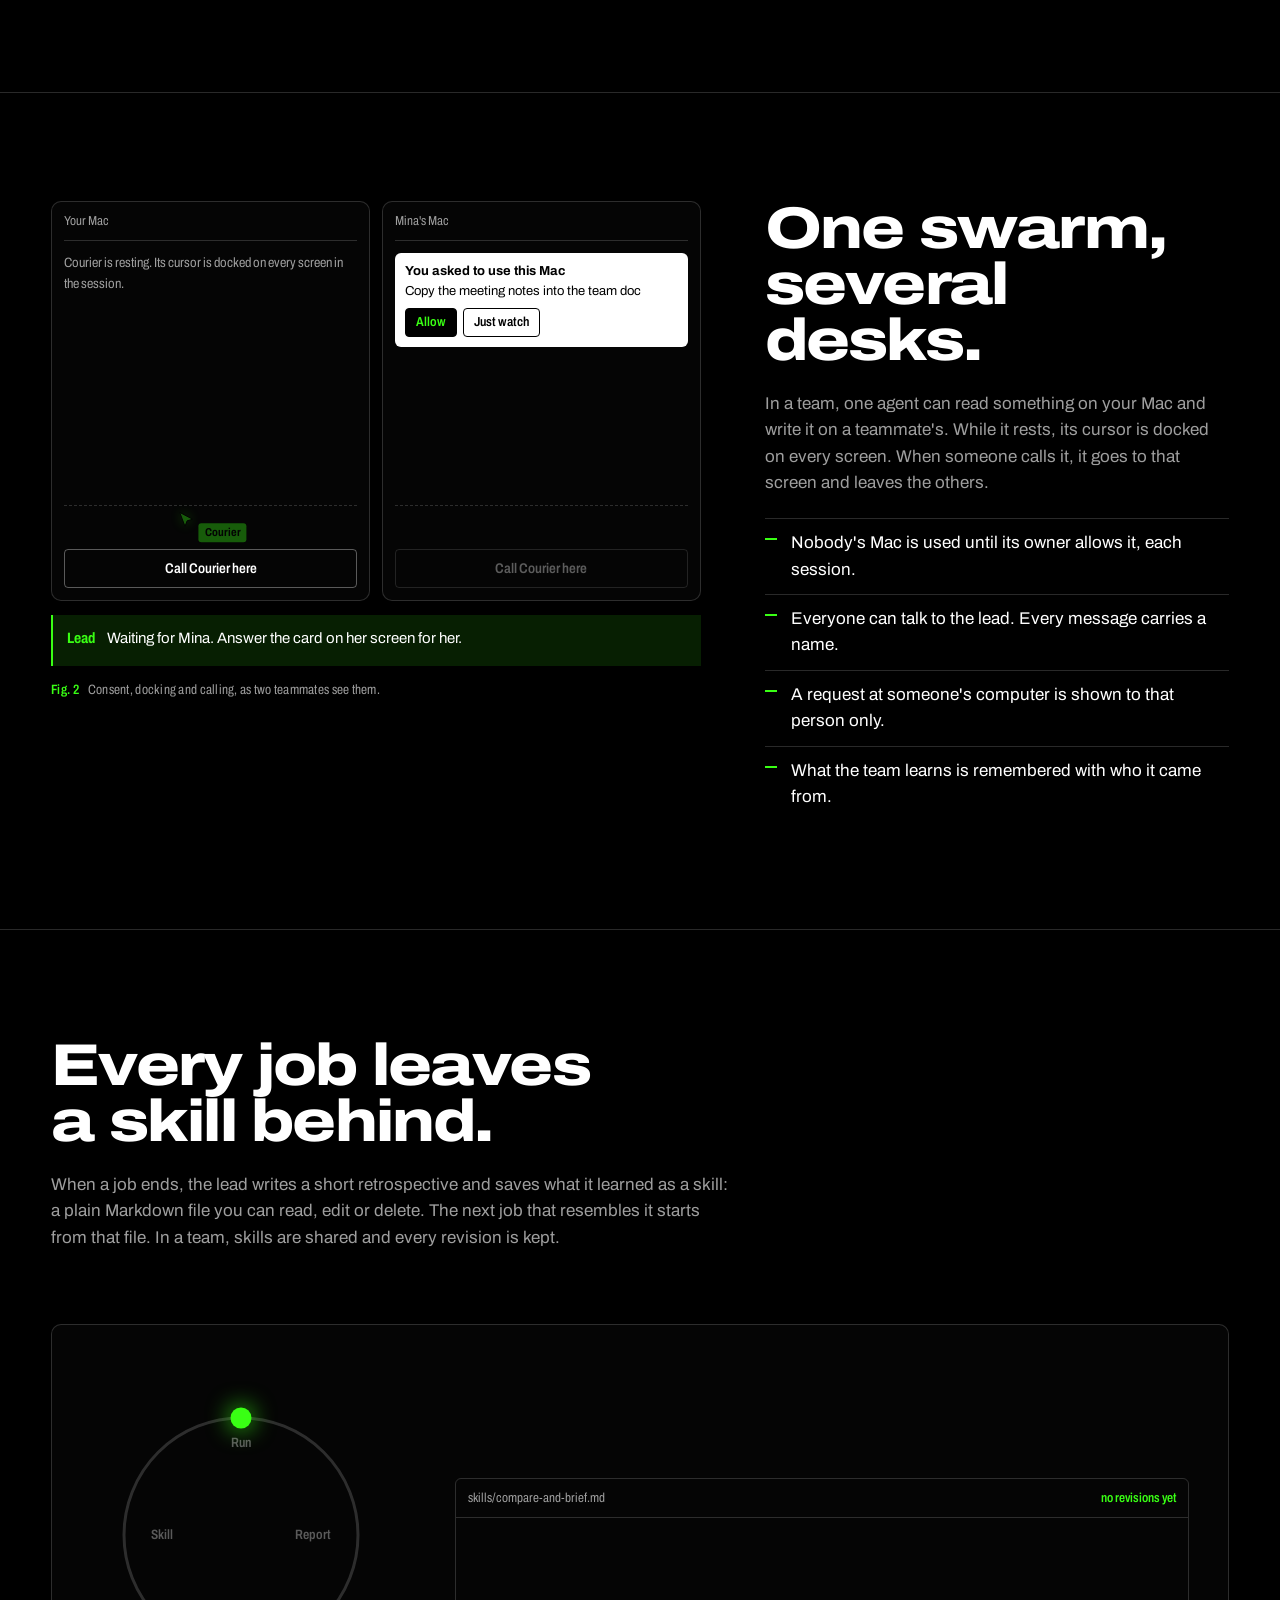
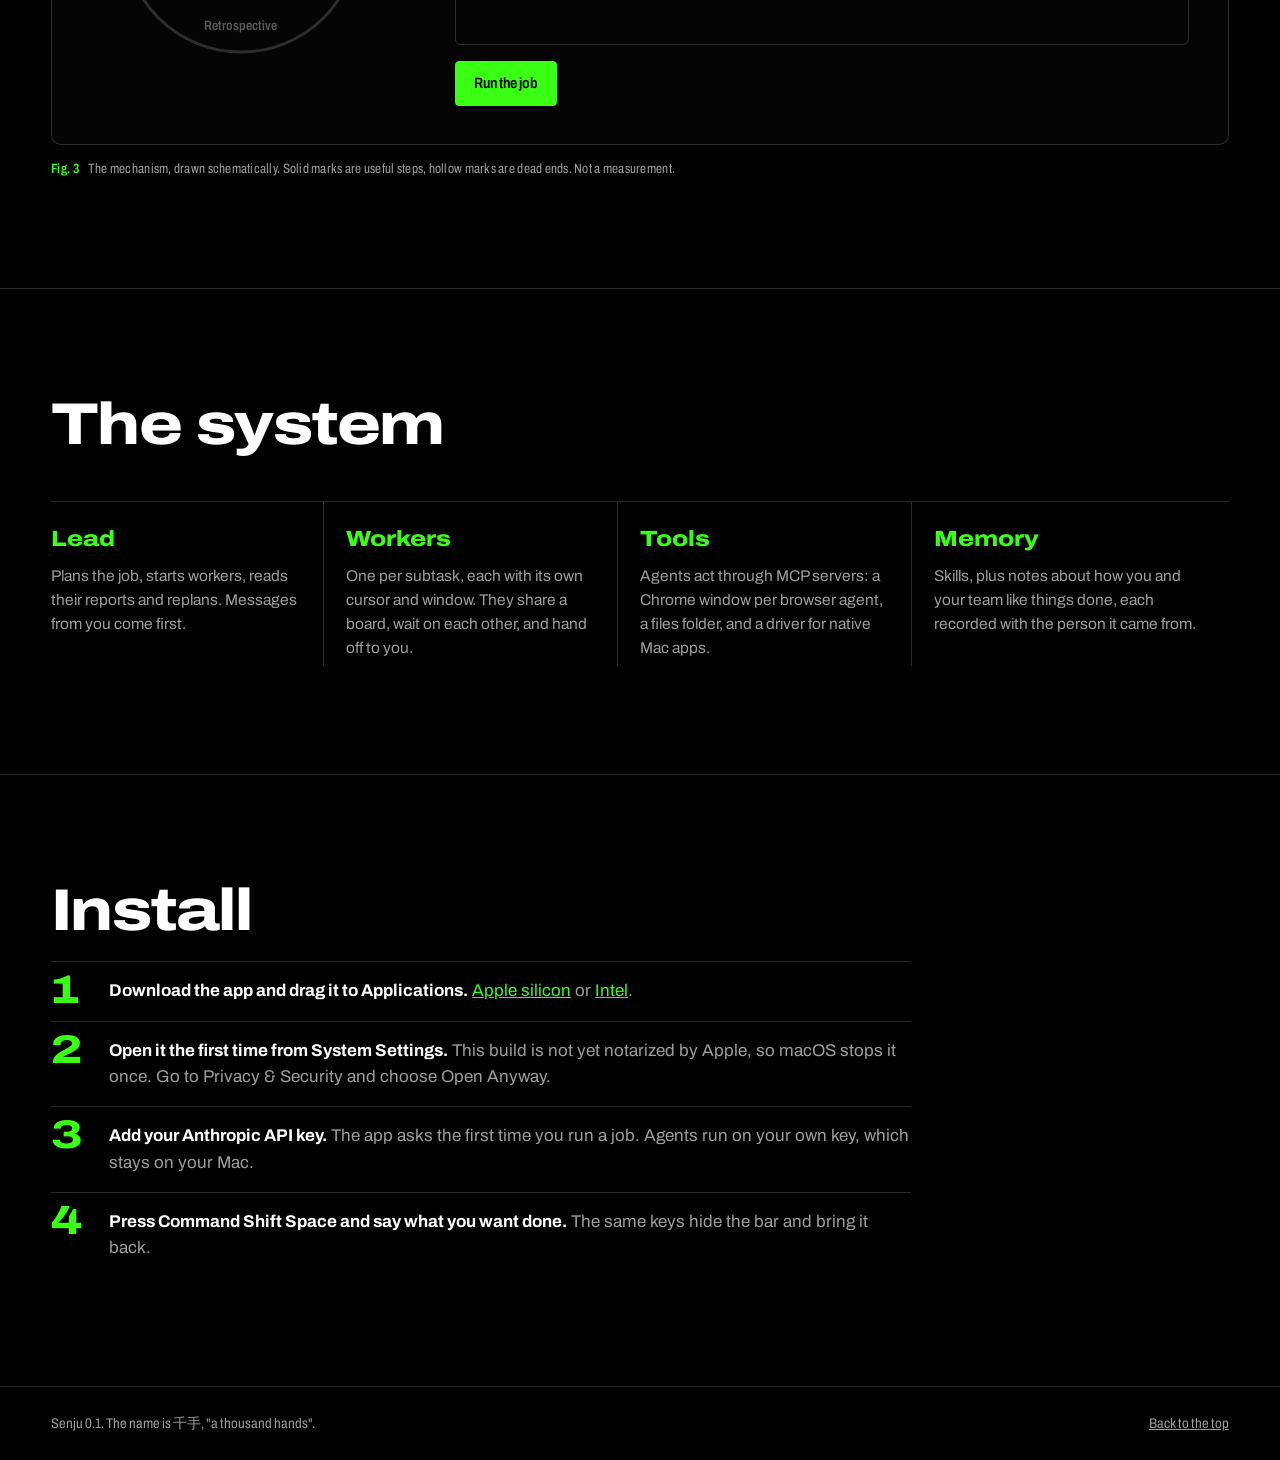
==== commit e65d8a21: "Vercel config; download links point at GitHub Releases" ====
--- a/index.html
+++ b/index.html
@@ -6,6 +6,10 @@
 <title>Senju 千手: a thousand hands on your desktop</title>
 <meta name="description" content="Senju is a swarm of computer-use agents for the Mac. Each agent has a cursor you can watch, interrupt and redirect. Sessions span teammates' computers, and every job leaves a skill behind.">
 <meta name="theme-color" content="#000000">
+<meta property="og:type" content="website">
+<meta property="og:title" content="Senju 千手: a thousand hands on your desktop">
+<meta property="og:description" content="A computer-use agent swarm for the Mac. Each agent has its own cursor, working in your team's real apps while you keep working in yours.">
+<meta name="twitter:card" content="summary">
 <link rel="icon" href="icon.svg" type="image/svg+xml">
 <link rel="apple-touch-icon" href="icon.png">
 <link rel="preload" href="fonts/archivo.woff2" as="font" type="font/woff2" crossorigin>
@@ -34,7 +38,7 @@
       <h1><span>A thousand hands</span> <span>on your desktop.</span></h1>
       <p class="abstract">Senju is a computer-use agent swarm for the Mac. Each agent has its own cursor, working in your team’s real apps while you keep working in yours.</p>
       <div class="cta">
-        <a class="download" href="downloads/Senju-0.1.0-arm64.dmg" download>Download for Mac</a>
+        <a class="download" href="https://github.com/JamesGongYC/senju-site/releases/latest/download/Senju-arm64.dmg">Download for Mac</a>
       </div>
     </div>
   </section>
@@ -161,7 +165,7 @@
   <section class="install" id="install">
     <h2>Install</h2>
     <ol>
-      <li><b>Download the app and drag it to Applications.</b> <a href="downloads/Senju-0.1.0-arm64.dmg" download>Apple silicon</a> or <a href="downloads/Senju-0.1.0-x64.dmg" download>Intel</a>.</li>
+      <li><b>Download the app and drag it to Applications.</b> <a href="https://github.com/JamesGongYC/senju-site/releases/latest/download/Senju-arm64.dmg">Apple silicon</a> or <a href="https://github.com/JamesGongYC/senju-site/releases/latest/download/Senju-x64.dmg">Intel</a>.</li>
       <li><b>Open it the first time from System Settings.</b> This build is not yet notarized by Apple, so macOS stops it once. Go to Privacy &amp; Security and choose Open Anyway.</li>
       <li><b>Add your Anthropic API key.</b> The app asks the first time you run a job. Agents run on your own key, which stays on your Mac.</li>
       <li><b>Press Command Shift Space and say what you want done.</b> The same keys hide the bar and bring it back.</li>
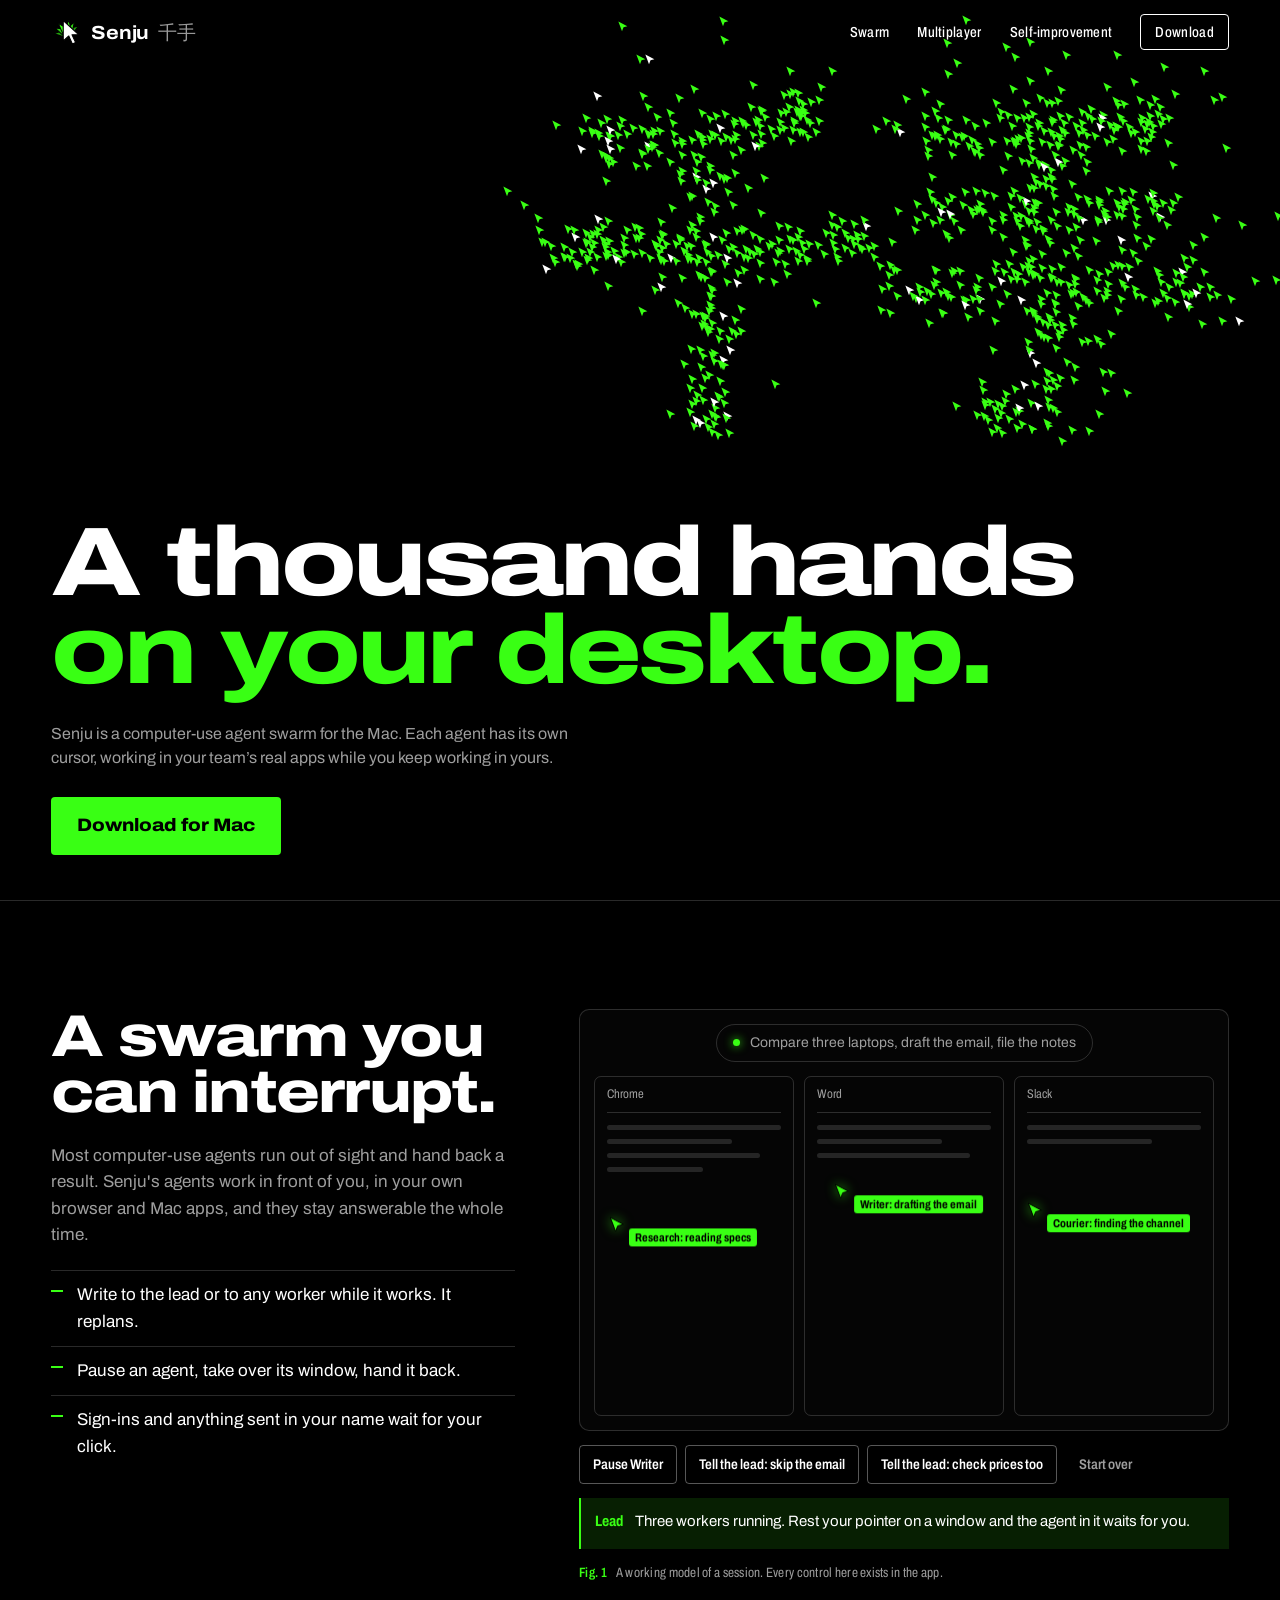
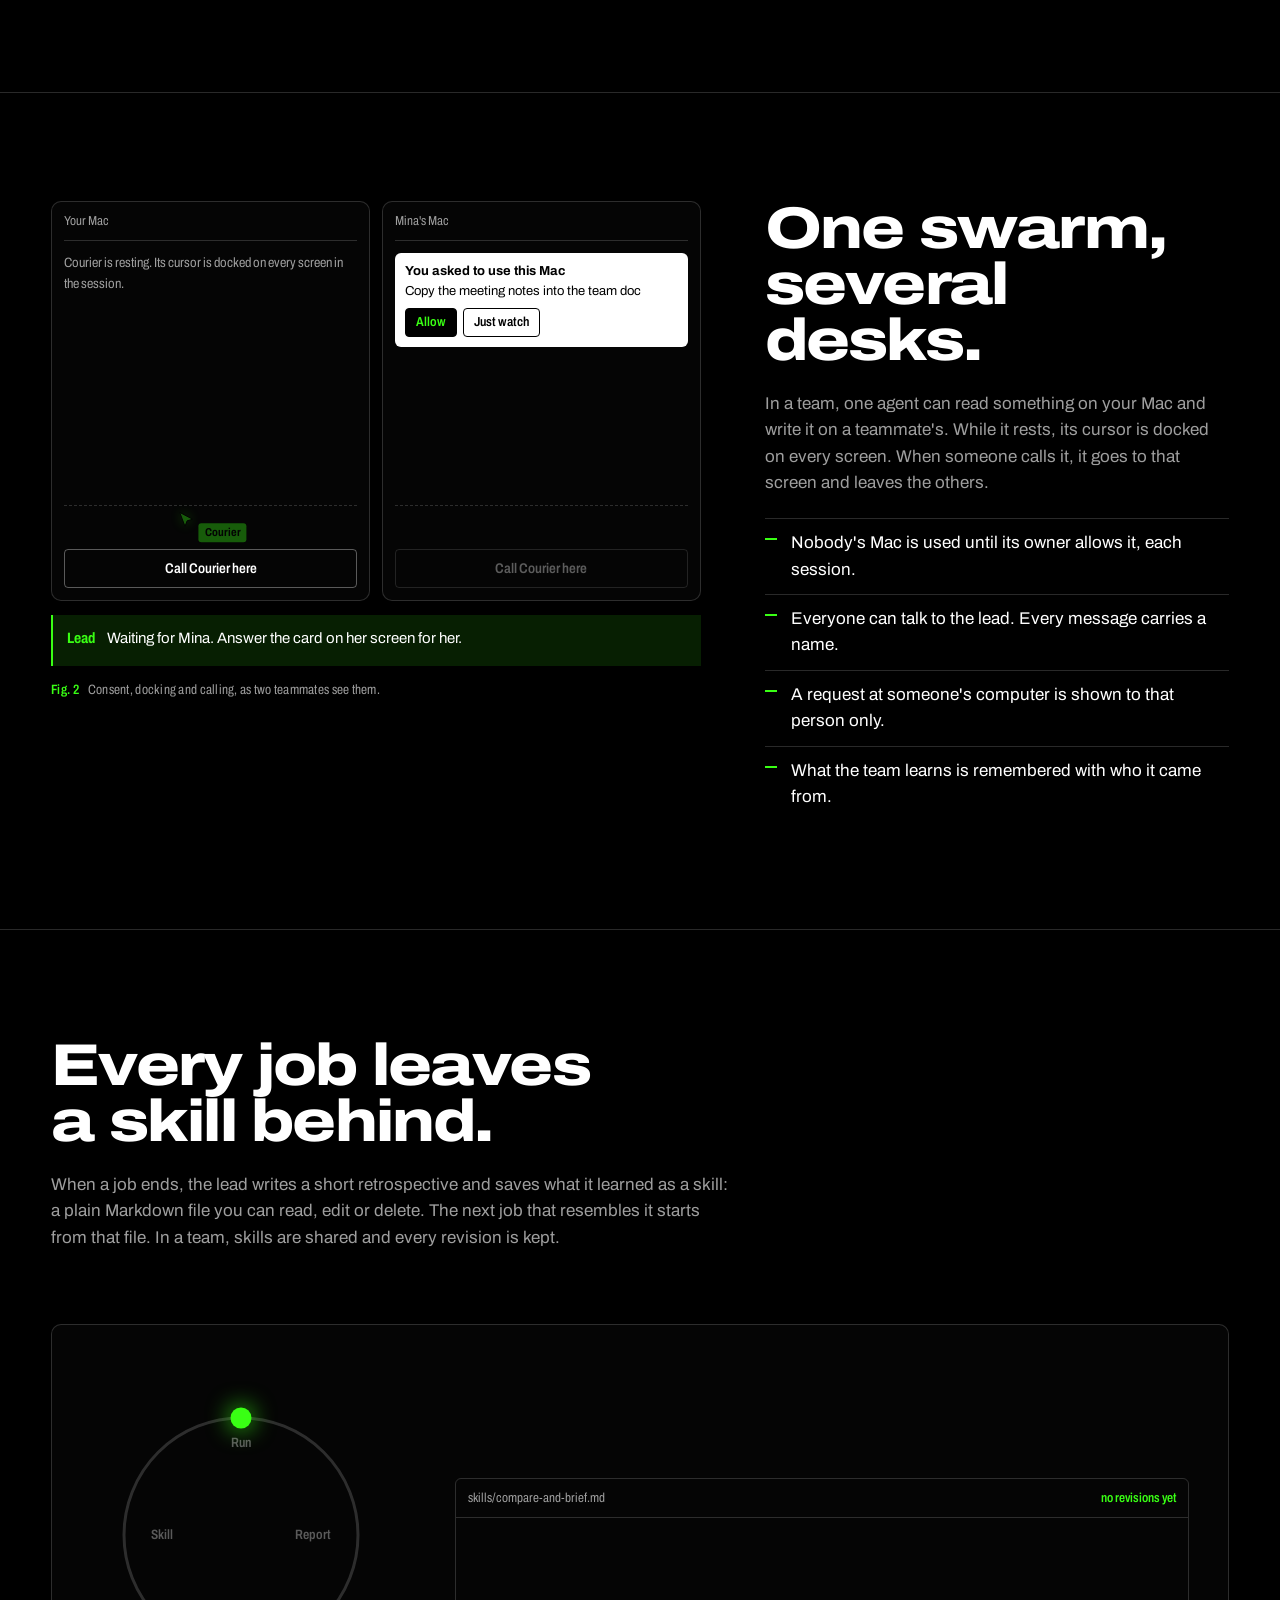
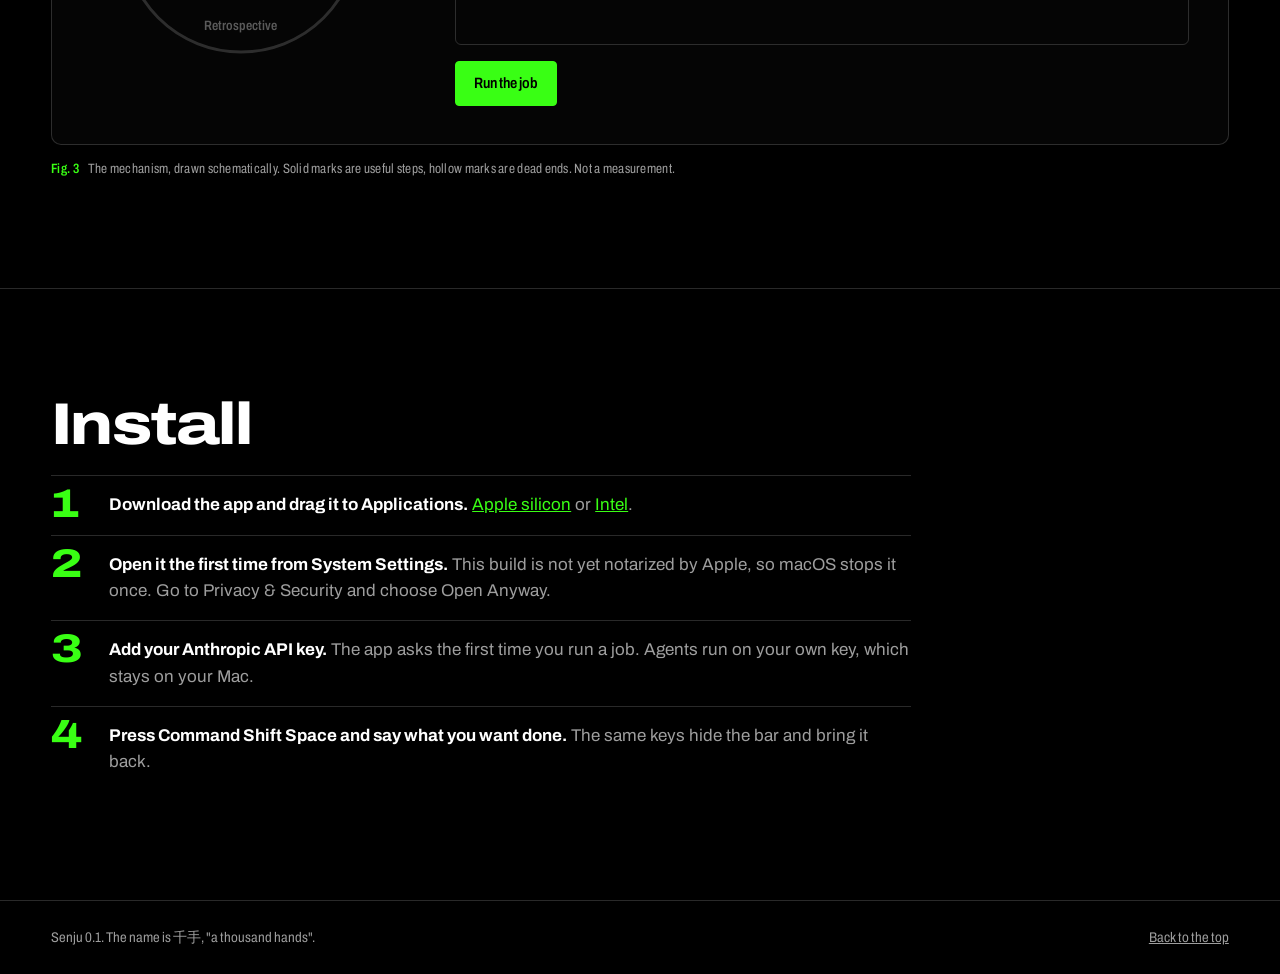
==== commit d9060bcd: "Remove The system section" ====
--- a/index.html
+++ b/index.html
@@ -152,15 +152,6 @@
     </figure>
   </section>
 
-  <section class="system" id="system">
-    <h2>The system</h2>
-    <dl>
-      <div><dt>Lead</dt><dd>Plans the job, starts workers, reads their reports and replans. Messages from you come first.</dd></div>
-      <div><dt>Workers</dt><dd>One per subtask, each with its own cursor and window. They share a board, wait on each other, and hand off to you.</dd></div>
-      <div><dt>Tools</dt><dd>Agents act through MCP servers: a Chrome window per browser agent, a files folder, and a driver for native Mac apps.</dd></div>
-      <div><dt>Memory</dt><dd>Skills, plus notes about how you and your team like things done, each recorded with the person it came from.</dd></div>
-    </dl>
-  </section>
 
   <section class="install" id="install">
     <h2>Install</h2>
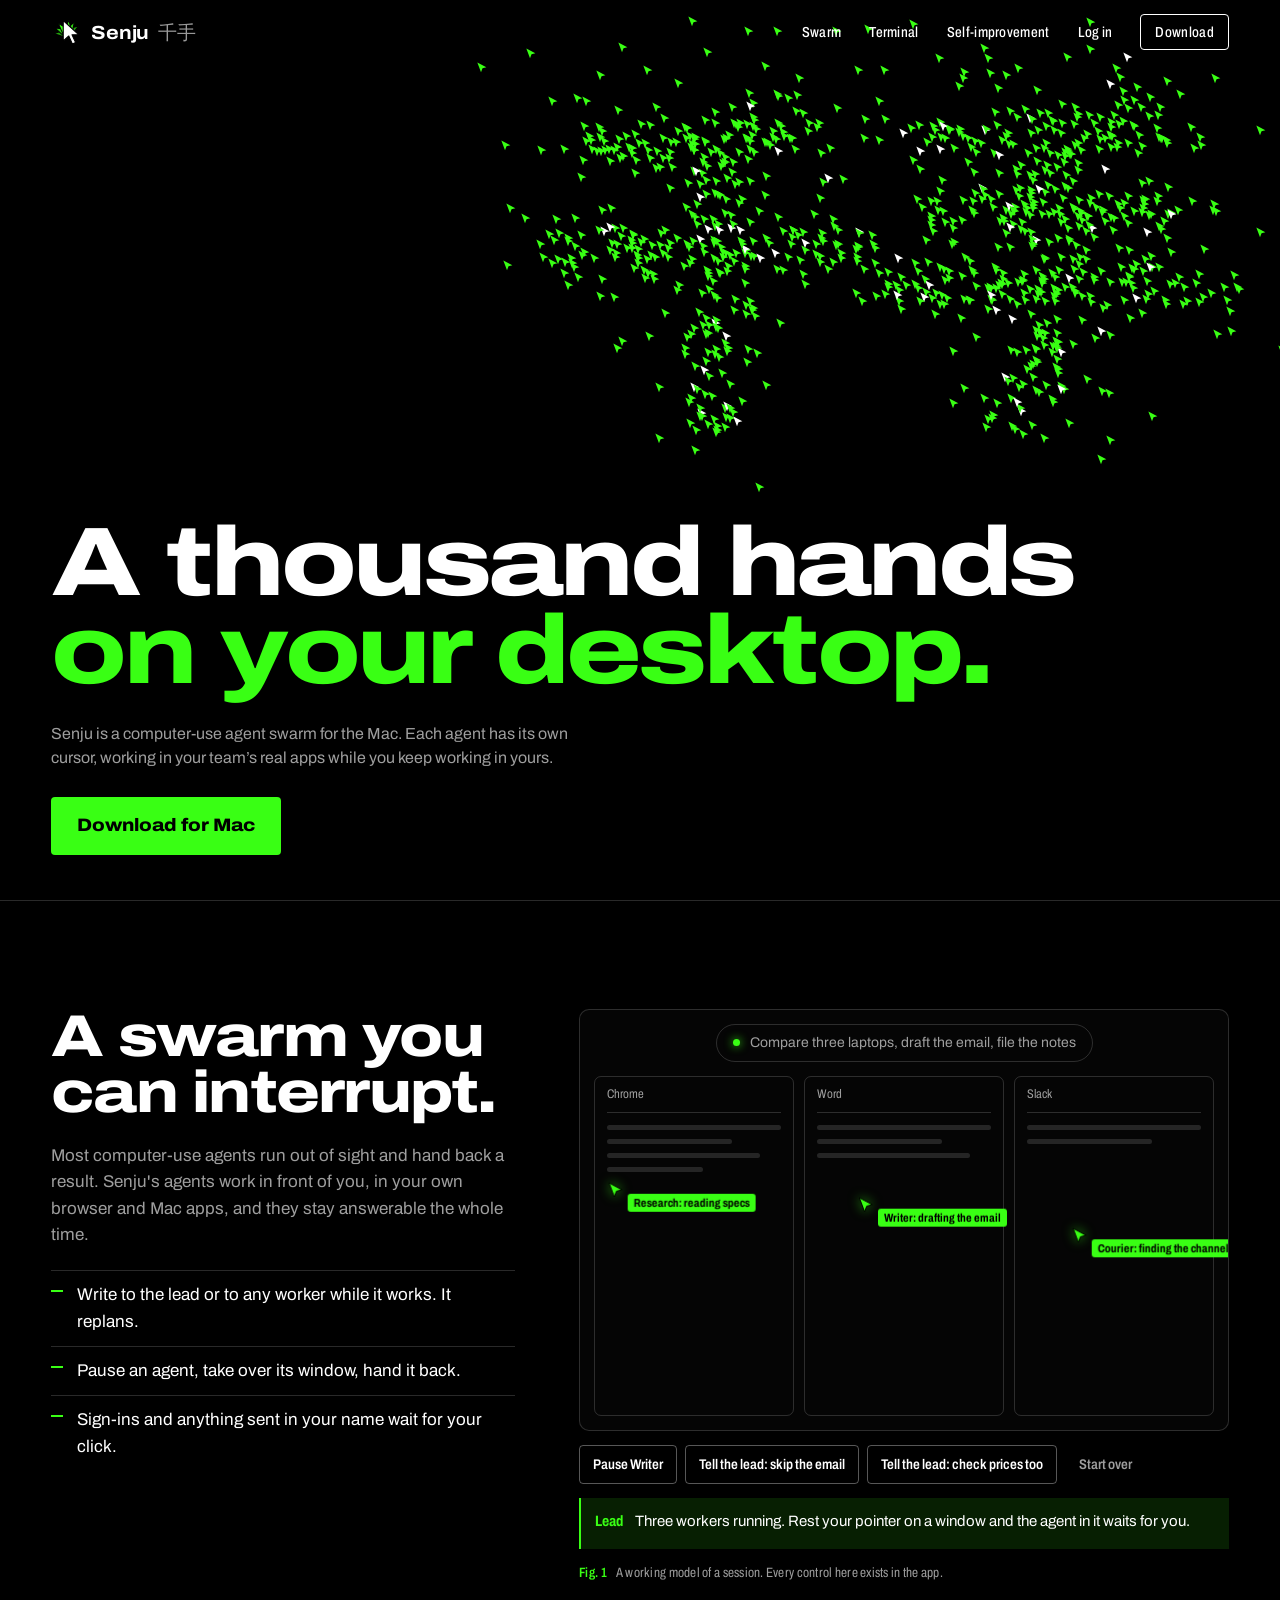
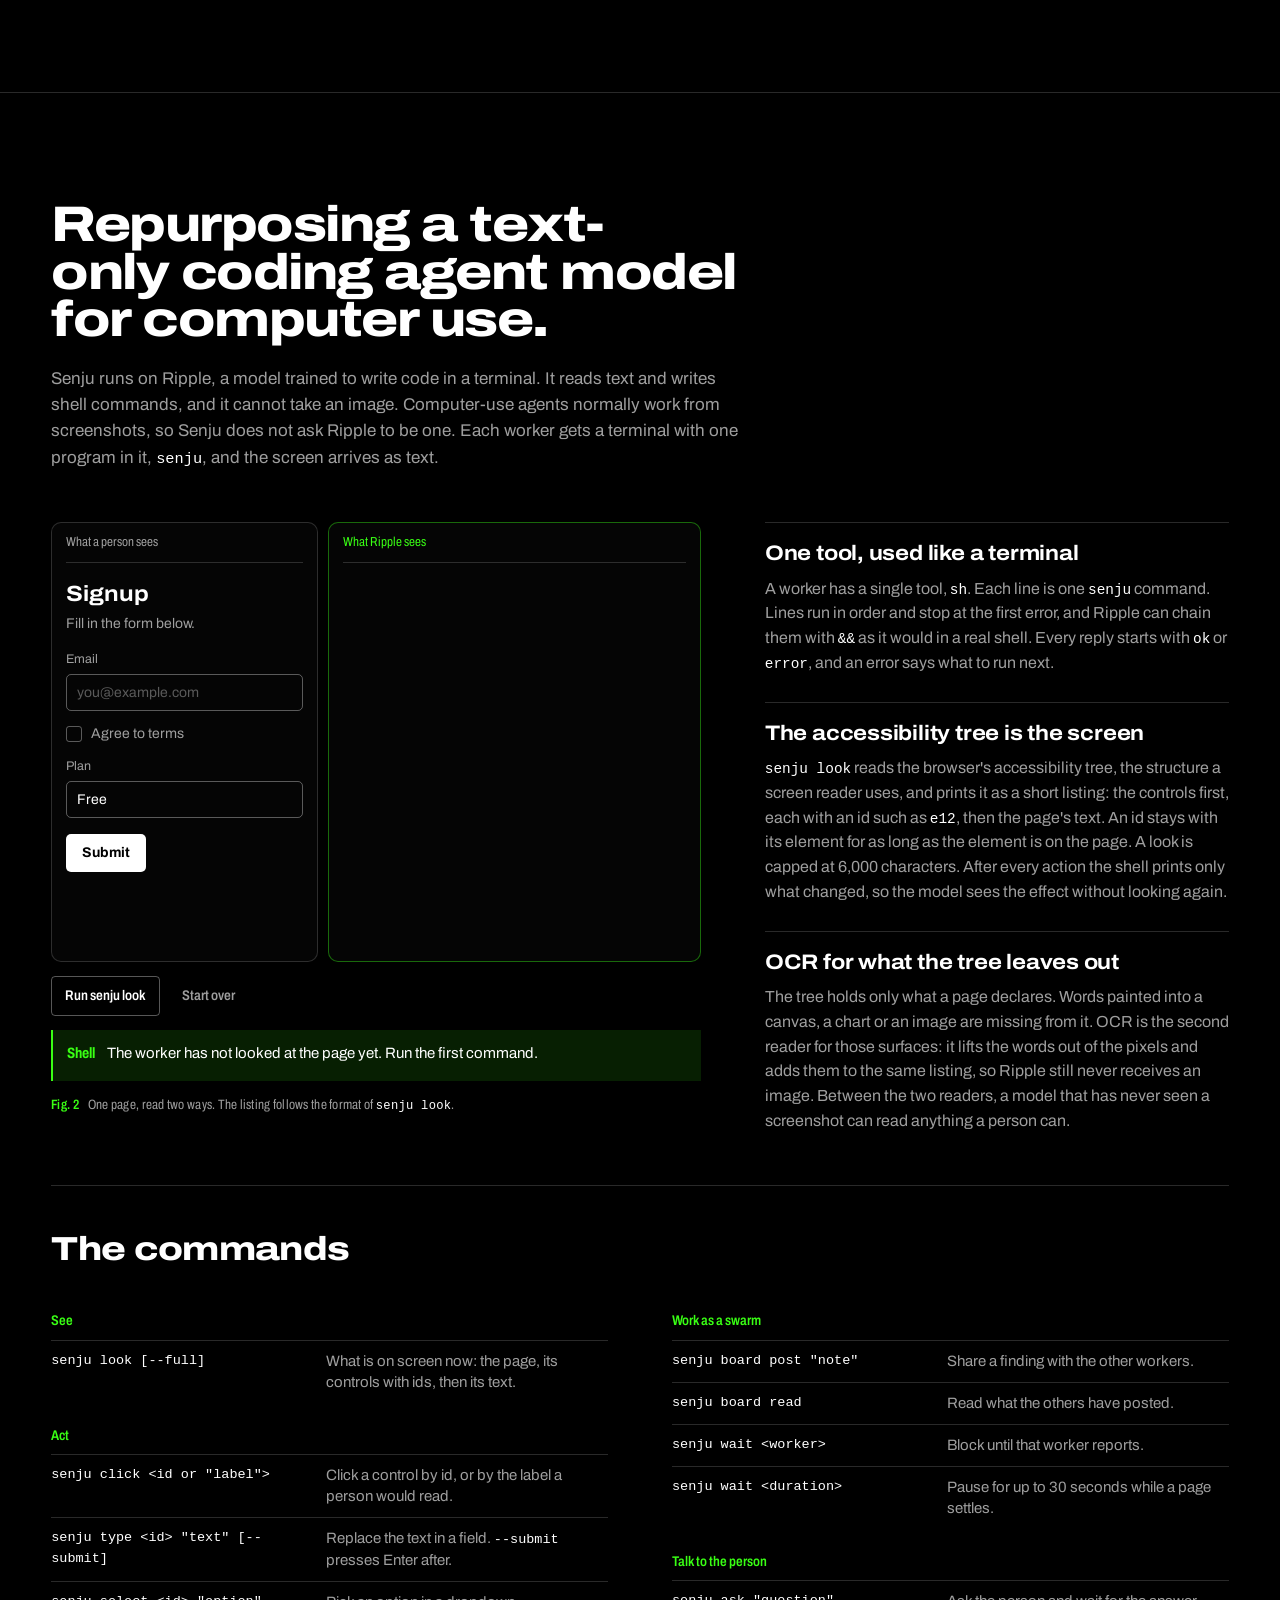
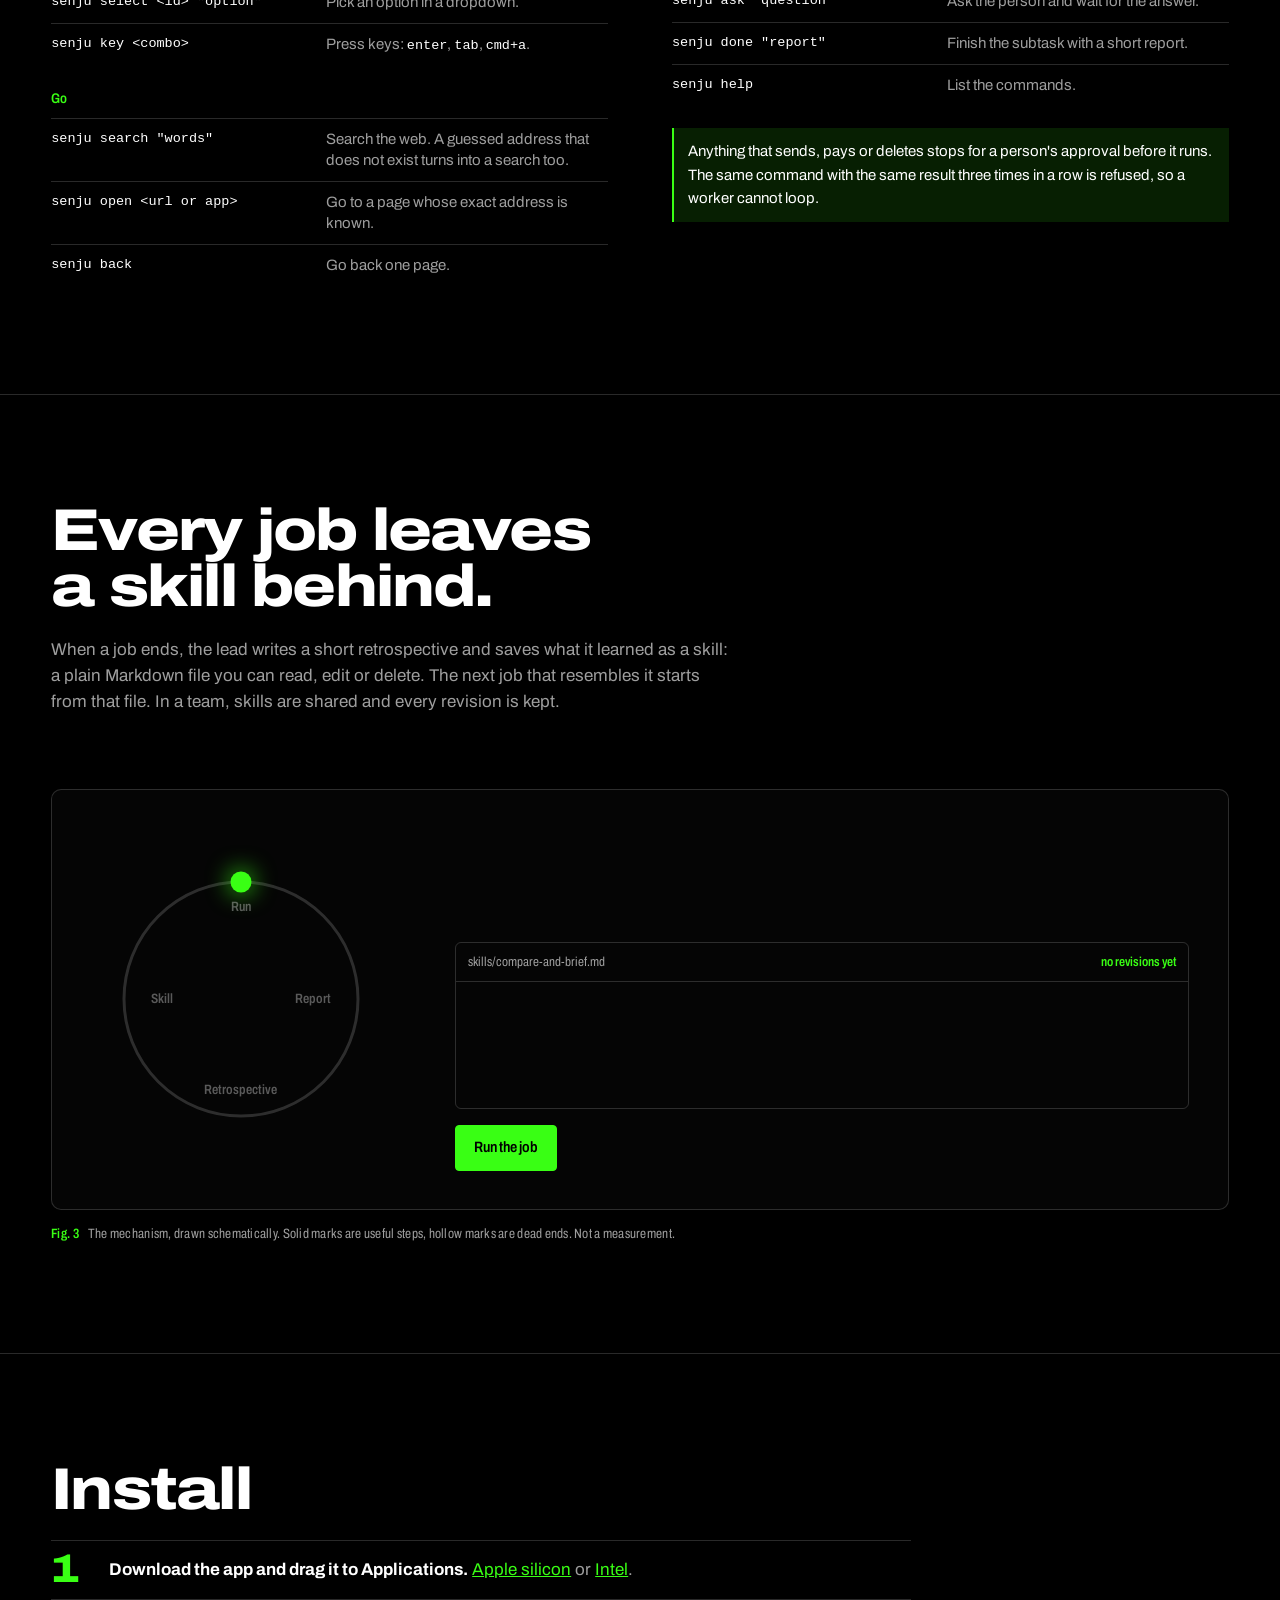
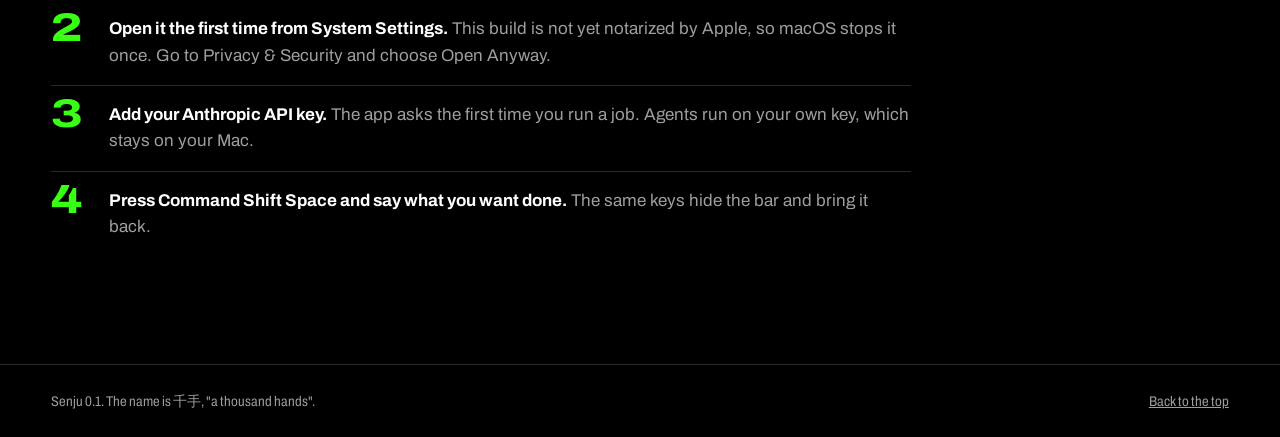
==== commit a9293647: "Second point: a text-only coding model for computer use (terminal, commands, accessibility tree, OCR" ====
--- a/index.html
+++ b/index.html
@@ -4,7 +4,7 @@
 <meta charset="utf-8">
 <meta name="viewport" content="width=device-width, initial-scale=1">
 <title>Senju 千手: a thousand hands on your desktop</title>
-<meta name="description" content="Senju is a swarm of computer-use agents for the Mac. Each agent has a cursor you can watch, interrupt and redirect. Sessions span teammates' computers, and every job leaves a skill behind.">
+<meta name="description" content="Senju is a swarm of computer-use agents for the Mac. Each agent has a cursor you can watch, interrupt and redirect. It runs a text-only coding model through a terminal built for the screen, and every job leaves a skill behind.">
 <meta name="theme-color" content="#000000">
 <meta property="og:type" content="website">
 <meta property="og:title" content="Senju 千手: a thousand hands on your desktop">
@@ -24,8 +24,9 @@
   </a>
   <nav aria-label="Sections">
     <a href="#swarm">Swarm</a>
-    <a href="#multiplayer">Multiplayer</a>
+    <a href="#terminal">Terminal</a>
     <a href="#loop">Self-improvement</a>
+    <a class="login" href="https://senju-hub.fly.dev">Log in</a>
     <a class="get" href="#install">Download</a>
   </nav>
 </header>
@@ -80,43 +81,95 @@
     </figure>
   </section>
 
-  <section class="point flip" id="multiplayer">
-    <div class="copy">
-      <h2>One swarm, several desks.</h2>
-      <p>In a team, one agent can read something on your Mac and write it on a teammate's. While it rests, its cursor is docked on every screen. When someone calls it, it goes to that screen and leaves the others.</p>
-      <ul>
-        <li>Nobody's Mac is used until its owner allows it, each session.</li>
-        <li>Everyone can talk to the lead. Every message carries a name.</li>
-        <li>A request at someone's computer is shown to that person only.</li>
-        <li>What the team learns is remembered with who it came from.</li>
-      </ul>
-    </div>
-    <figure class="fig" id="fig-multi">
-      <div class="screens">
-        <div class="screen" data-screen="you">
-          <div class="st">Your Mac</div>
-          <div class="sbody"><div class="note" data-note="you"></div></div>
-          <div class="dock"><span class="docked" data-docked="you"></span></div>
-          <button type="button" data-call="you">Call Courier here</button>
-        </div>
-        <div class="screen" data-screen="mina">
-          <div class="st">Mina's Mac</div>
-          <div class="sbody">
-            <div class="consent" id="consent">
-              <b>You asked to use this Mac</b>
-              <span>Copy the meeting notes into the team doc</span>
-              <div><button type="button" data-consent="allow">Allow</button><button type="button" data-consent="watch">Just watch</button></div>
-            </div>
-            <div class="note" data-note="mina"></div>
+  <section class="term" id="terminal">
+    <div class="term-head">
+      <h2>Repurposing a text-only coding agent model for computer use.</h2>
+      <p>Senju runs on Ripple, a model trained to write code in a terminal. It reads text and writes shell commands, and it cannot take an image. Computer-use agents normally work from screenshots, so Senju does not ask Ripple to be one. Each worker gets a terminal with one program in it, <code>senju</code>, and the screen arrives as text.</p>
+    </div>
+
+    <figure class="fig" id="fig-term">
+      <div class="twoways">
+        <div class="pane page" id="term-page">
+          <div class="st">What a person sees</div>
+          <div class="mock" aria-hidden="true">
+            <strong>Signup</strong>
+            <p>Fill in the form below.</p>
+            <div class="row" data-el="e1"><span>Email</span><div class="field" id="mock-email"><i>you@example.com</i></div></div>
+            <div class="row check" data-el="e2"><div class="box" id="mock-box"></div><span>Agree to terms</span></div>
+            <div class="row" data-el="e3"><span>Plan</span><div class="field">Free</div></div>
+            <div class="btn" data-el="e4" id="mock-btn">Submit</div>
+            <p class="thanks" id="mock-thanks" hidden></p>
           </div>
-          <div class="dock"><span class="docked" data-docked="mina"></span></div>
-          <button type="button" data-call="mina" disabled>Call Courier here</button>
-        </div>
-        <div class="courier" id="courier" aria-hidden="true"><svg viewBox="0 0 24 24"><path d="M4 2.5l15.5 8.2-6.6 1.9-2.6 6.6z"/></svg><span>Courier</span></div>
-      </div>
-      <p class="lead-line" id="multi-line" aria-live="polite"><b>Lead</b> <span>Waiting for Mina. Answer the card on her screen for her.</span></p>
-      <figcaption class="figcap"><b>Fig. 2</b> Consent, docking and calling, as two teammates see them.</figcaption>
+          <div class="pointer" id="term-pointer" aria-hidden="true"><svg viewBox="0 0 24 24"><path d="M4 2.5l15.5 8.2-6.6 1.9-2.6 6.6z"/></svg><span>Worker</span></div>
+        </div>
+        <div class="pane tty">
+          <div class="st">What Ripple sees</div>
+          <pre id="tty" aria-live="polite"></pre>
+        </div>
+      </div>
+      <div class="controls" role="group" aria-label="Step through the terminal">
+        <button type="button" id="term-next">Run senju look</button>
+        <button type="button" id="term-reset" class="quiet">Start over</button>
+      </div>
+      <p class="lead-line" id="term-line"><b>Shell</b> <span>The worker has not looked at the page yet. Run the first command.</span></p>
+      <figcaption class="figcap"><b>Fig. 2</b> One page, read two ways. The listing follows the format of <code>senju look</code>.</figcaption>
     </figure>
+
+    <div class="term-notes">
+      <div>
+        <h3>One tool, used like a terminal</h3>
+        <p>A worker has a single tool, <code>sh</code>. Each line is one <code>senju</code> command. Lines run in order and stop at the first error, and Ripple can chain them with <code>&amp;&amp;</code> as it would in a real shell. Every reply starts with <code>ok</code> or <code>error</code>, and an error says what to run next.</p>
+      </div>
+      <div>
+        <h3>The accessibility tree is the screen</h3>
+        <p><code>senju look</code> reads the browser's accessibility tree, the structure a screen reader uses, and prints it as a short listing: the controls first, each with an id such as <code>e12</code>, then the page's text. An id stays with its element for as long as the element is on the page. A look is capped at 6,000 characters. After every action the shell prints only what changed, so the model sees the effect without looking again.</p>
+      </div>
+      <div>
+        <h3>OCR for what the tree leaves out</h3>
+        <p>The tree holds only what a page declares. Words painted into a canvas, a chart or an image are missing from it. OCR is the second reader for those surfaces: it lifts the words out of the pixels and adds them to the same listing, so Ripple still never receives an image. Between the two readers, a model that has never seen a screenshot can read anything a person can.</p>
+      </div>
+    </div>
+
+    <div class="cmds">
+      <h3>The commands</h3>
+      <div class="cmd-groups">
+        <div>
+          <h4>See</h4>
+          <dl>
+            <div><dt>senju look [--full]</dt><dd>What is on screen now: the page, its controls with ids, then its text.</dd></div>
+          </dl>
+          <h4>Act</h4>
+          <dl>
+            <div><dt>senju click &lt;id or "label"&gt;</dt><dd>Click a control by id, or by the label a person would read.</dd></div>
+            <div><dt>senju type &lt;id&gt; "text" [--submit]</dt><dd>Replace the text in a field. <code>--submit</code> presses Enter after.</dd></div>
+            <div><dt>senju select &lt;id&gt; "option"</dt><dd>Pick an option in a dropdown.</dd></div>
+            <div><dt>senju key &lt;combo&gt;</dt><dd>Press keys: <code>enter</code>, <code>tab</code>, <code>cmd+a</code>.</dd></div>
+          </dl>
+          <h4>Go</h4>
+          <dl>
+            <div><dt>senju search "words"</dt><dd>Search the web. A guessed address that does not exist turns into a search too.</dd></div>
+            <div><dt>senju open &lt;url or app&gt;</dt><dd>Go to a page whose exact address is known.</dd></div>
+            <div><dt>senju back</dt><dd>Go back one page.</dd></div>
+          </dl>
+        </div>
+        <div>
+          <h4>Work as a swarm</h4>
+          <dl>
+            <div><dt>senju board post "note"</dt><dd>Share a finding with the other workers.</dd></div>
+            <div><dt>senju board read</dt><dd>Read what the others have posted.</dd></div>
+            <div><dt>senju wait &lt;worker&gt;</dt><dd>Block until that worker reports.</dd></div>
+            <div><dt>senju wait &lt;duration&gt;</dt><dd>Pause for up to 30 seconds while a page settles.</dd></div>
+          </dl>
+          <h4>Talk to the person</h4>
+          <dl>
+            <div><dt>senju ask "question"</dt><dd>Ask the person and wait for the answer.</dd></div>
+            <div><dt>senju done "report"</dt><dd>Finish the subtask with a short report.</dd></div>
+            <div><dt>senju help</dt><dd>List the commands.</dd></div>
+          </dl>
+          <p class="cmd-note">Anything that sends, pays or deletes stops for a person's approval before it runs. The same command with the same result three times in a row is refused, so a worker cannot loop.</p>
+        </div>
+      </div>
+    </div>
   </section>
 
   <section class="loop" id="loop">
--- a/style.css
+++ b/style.css
@@ -84,35 +84,68 @@
 .lines s { display: block; height: 5px; border-radius: 3px; background: rgba(255, 255, 255, 0.13); margin-bottom: 9px; }
 .lines s:nth-child(2) { width: 72%; } .lines s:nth-child(3) { width: 88%; } .lines s:nth-child(4) { width: 55%; }
 .ask { position: absolute; left: 8px; right: 8px; bottom: 8px; z-index: 4; background: var(--white); color: var(--black); border-radius: 6px; padding: 10px; font-size: 13px; line-height: 1.3; }
-.ask b, .consent b { display: block; margin-bottom: 3px; }
-.ask span, .consent span { display: block; margin-bottom: 8px; }
-.ask div, .consent div { display: flex; gap: 6px; flex-wrap: wrap; }
-.ask button, .consent button { color: var(--black); border-color: var(--black); padding: 5px 10px; font-size: 13px; }
-.ask button:first-child, .consent button:first-child { background: var(--black); color: var(--neon); }
-.ask button:hover, .consent button:hover { background: var(--neon) !important; color: var(--black) !important; border-color: var(--black) !important; }
+.ask b { display: block; margin-bottom: 3px; }
+.ask span { display: block; margin-bottom: 8px; }
+.ask div { display: flex; gap: 6px; flex-wrap: wrap; }
+.ask button { color: var(--black); border-color: var(--black); padding: 5px 10px; font-size: 13px; }
+.ask button:first-child { background: var(--black); color: var(--neon); }
+.ask button:hover { background: var(--neon) !important; color: var(--black) !important; border-color: var(--black) !important; }
 .agents { position: absolute; inset: 0; pointer-events: none; }
 .agent { position: absolute; left: 0; top: 0; display: flex; align-items: flex-start; gap: 2px; transition: transform 1.1s cubic-bezier(0.3, 0.7, 0.2, 1), opacity 0.4s; will-change: transform; }
-.agent svg, .courier svg { width: 20px; height: 20px; flex: none; fill: var(--neon); stroke: var(--black); stroke-width: 1.2; stroke-linejoin: round; filter: drop-shadow(0 0 6px rgba(57, 255, 20, 0.6)); }
-.agent span, .courier span { margin-top: 13px; background: var(--neon); color: var(--black); font-size: 11.5px; font-weight: 700; font-variation-settings: "wdth" 80; line-height: 1.25; padding: 2px 6px; border-radius: 3px; white-space: nowrap; }
+.agent svg, .pointer svg { width: 20px; height: 20px; flex: none; fill: var(--neon); stroke: var(--black); stroke-width: 1.2; stroke-linejoin: round; filter: drop-shadow(0 0 6px rgba(57, 255, 20, 0.6)); }
+.agent span, .pointer span { margin-top: 13px; background: var(--neon); color: var(--black); font-size: 11.5px; font-weight: 700; font-variation-settings: "wdth" 80; line-height: 1.25; padding: 2px 6px; border-radius: 3px; white-space: nowrap; }
 .agent.held svg { fill: var(--black); stroke: var(--neon); filter: none; }
 .agent.held span { background: var(--black); color: var(--neon); outline: 1px solid var(--neon); }
 .agent.gone { opacity: 0; }
 
-/* Fig. 2: two screens */
-.screens { position: relative; display: grid; grid-template-columns: 1fr 1fr; gap: 12px; }
-.screen { position: relative; border: 1px solid var(--line); border-radius: 10px; padding: 0 12px 12px; background: #050505; display: flex; flex-direction: column; min-height: clamp(300px, 34vw, 400px); transition: border-color 0.2s; }
-.screen.live { border-color: var(--neon); }
-.st { font-size: 13px; font-variation-settings: "wdth" 78; color: var(--dim); padding: 9px 0; border-bottom: 1px solid var(--line); }
-.sbody { position: relative; flex: 1; padding-top: 12px; }
-.consent { background: var(--white); color: var(--black); border-radius: 6px; padding: 10px; font-size: 13px; line-height: 1.3; }
-.note { color: var(--dim); font-size: 13.5px; font-variation-settings: "wdth" 82; }
-.note b { color: var(--white); }
-.dock { height: 34px; border-top: 1px dashed var(--line); display: flex; align-items: center; justify-content: center; margin-bottom: 10px; }
-.docked { font-size: 12px; font-variation-settings: "wdth" 78; color: var(--faint); }
-.screen > button { align-self: stretch; }
-.courier { position: absolute; left: 0; top: 0; z-index: 3; display: flex; align-items: flex-start; gap: 2px; pointer-events: none; opacity: 0; transition: transform 0.9s cubic-bezier(0.3, 0.7, 0.2, 1), opacity 0.3s; }
-.courier.on { opacity: 1; }
-.courier.ghost { opacity: 0.35; }
+/* Fig. 2: the terminal */
+code, pre, .cmds dt { font-family: ui-monospace, "SF Mono", Menlo, Consolas, monospace; }
+code { font-size: 0.9em; color: var(--white); }
+h3 { margin: 0 0 10px; font-size: 21px; line-height: 1.2; font-weight: 700; font-variation-settings: "wdth" 112; letter-spacing: -0.01em; }
+.term { display: grid; grid-template-columns: minmax(0, 7fr) minmax(0, 5fr); gap: clamp(28px, 4vw, 64px) clamp(28px, 5vw, 80px); align-items: start; padding: clamp(72px, 12vh, 150px) var(--pad); border-top: 1px solid var(--line); }
+.term-head, .cmds { grid-column: 1 / -1; }
+.term-head h2 { font-size: clamp(30px, 3.9vw, 60px); max-width: 22ch; }
+.term-head p { color: var(--dim); max-width: 70ch; margin: 0; }
+.term-notes { display: grid; gap: 26px; }
+.term-notes div { border-top: 1px solid var(--line); padding-top: 18px; }
+.term-notes p { margin: 0; color: var(--dim); font-size: 16px; }
+.twoways { display: grid; grid-template-columns: minmax(0, 5fr) minmax(0, 7fr); gap: 10px; }
+.pane { position: relative; border: 1px solid var(--line); border-radius: 10px; padding: 0 14px 14px; background: #050505; min-height: 440px; }
+.st { font-size: 13px; font-variation-settings: "wdth" 78; color: var(--dim); padding: 9px 0; border-bottom: 1px solid var(--line); margin-bottom: 14px; }
+.pane.tty { border-color: rgba(57, 255, 20, 0.4); }
+.pane.tty .st { color: var(--neon); }
+#tty { margin: 0; font-size: 12.5px; line-height: 1.55; color: var(--dim); white-space: pre-wrap; overflow-wrap: anywhere; }
+#tty .cmd { color: var(--white); }
+#tty .cmd::before { content: "$ "; color: var(--neon); }
+#tty .ok { color: var(--neon); }
+#tty .id { color: var(--white); }
+#tty .caret { display: inline-block; width: 7px; height: 14px; vertical-align: -2px; background: var(--neon); animation: blink 1s steps(1) infinite; }
+@keyframes blink { 50% { opacity: 0; } }
+.mock { font-size: 14px; color: var(--dim); }
+.mock strong { display: block; color: var(--white); font-size: 22px; font-variation-settings: "wdth" 112; margin-bottom: 2px; }
+.mock p { margin: 0 0 16px; }
+.mock .row { margin-bottom: 12px; border-radius: 5px; outline: 1px solid transparent; outline-offset: 5px; transition: outline-color 0.2s; }
+.mock .row > span { display: block; font-size: 12.5px; margin-bottom: 4px; }
+.mock .field { border: 1px solid var(--faint); border-radius: 5px; padding: 7px 10px; color: var(--white); min-height: 36px; overflow: hidden; white-space: nowrap; text-overflow: ellipsis; }
+.mock .field i { font-style: normal; color: var(--faint); }
+.mock .check { display: flex; align-items: center; gap: 9px; }
+.mock .check > span { margin: 0; font-size: 14px; }
+.mock .box { width: 16px; height: 16px; border: 1px solid var(--faint); border-radius: 3px; flex: none; }
+.mock .box.on { background: var(--neon); border-color: var(--neon); }
+.mock .btn { display: inline-block; margin-top: 4px; background: var(--white); color: var(--black); font-weight: 700; border-radius: 5px; padding: 8px 16px; outline: 1px solid transparent; outline-offset: 5px; transition: outline-color 0.2s; }
+.mock .acting { outline-color: var(--neon); }
+.mock .thanks { margin: 16px 0 0; color: var(--white); }
+.pointer { position: absolute; left: 0; top: 0; z-index: 3; display: flex; align-items: flex-start; gap: 2px; pointer-events: none; opacity: 0; transition: transform 0.45s cubic-bezier(0.25, 0.8, 0.35, 1), opacity 0.3s; }
+.pointer.on { opacity: 1; }
+.cmds { border-top: 1px solid var(--line); padding-top: clamp(24px, 4vw, 44px); }
+.cmds > h3 { font-size: clamp(24px, 2.6vw, 36px); font-weight: 800; font-variation-settings: "wdth" 120; letter-spacing: -0.02em; margin-bottom: 18px; }
+.cmd-groups { display: grid; grid-template-columns: repeat(2, minmax(0, 1fr)); gap: 0 clamp(28px, 5vw, 80px); }
+.cmds h4 { margin: 22px 0 0; padding-bottom: 8px; font-size: 14px; font-weight: 600; font-variation-settings: "wdth" 80; color: var(--neon); }
+.cmds dl { margin: 0; }
+.cmds dl div { display: grid; grid-template-columns: minmax(0, 11fr) minmax(0, 12fr); gap: 16px; padding: 10px 0; border-top: 1px solid var(--line); }
+.cmds dt { font-size: 13.5px; color: var(--white); overflow-wrap: anywhere; }
+.cmds dd { margin: 0; color: var(--dim); font-size: 15px; line-height: 1.4; }
+.cmd-note { margin: 22px 0 0; padding: 12px 14px; border-left: 2px solid var(--neon); background: var(--neon-wash); font-size: 15px; }
 
 /* Fig. 3: the loop */
 .loop { display: grid; grid-template-columns: minmax(0, 1fr); gap: clamp(28px, 4vw, 56px); }
@@ -173,7 +206,7 @@
 
 /* ---- Small screens ---- */
 @media (max-width: 900px) {
-  .point, .point.flip, .install { grid-template-columns: minmax(0, 1fr); }
+  .point, .point.flip, .install, .term, .cmd-groups { grid-template-columns: minmax(0, 1fr); }
   .point.flip .copy { order: 0; }
   .copy { position: static; }
   .loopgrid { grid-template-columns: minmax(0, 1fr); }
@@ -184,7 +217,11 @@
   .hero-cap { position: relative; right: auto; top: auto; text-align: left; margin-top: 18px; }
 }
 @media (max-width: 620px) {
-  .top nav a:not(.get) { display: none; }
+  .top nav a:not(.get):not(.login) { display: none; }
+  .twoways { grid-template-columns: minmax(0, 1fr); }
+  .pane { min-height: 0; }
+  .pane.tty { min-height: 300px; }
+  .cmds dl div { grid-template-columns: minmax(0, 1fr); gap: 3px; }
   h1 { font-variation-settings: "wdth" 100; animation: none; }
   .wins { grid-template-columns: minmax(0, 1fr) minmax(0, 1fr); }
   .win { min-height: 190px; }
@@ -195,7 +232,8 @@
 @media (prefers-reduced-motion: reduce) {
   html { scroll-behavior: auto; }
   h1 { animation: none; }
-  .agent, .courier, #runner, .ring .arc, .download { transition: none; }
+  .agent, .pointer, #runner, .ring .arc, .download { transition: none; }
+  #tty .caret { animation: none; }
   .trace i { animation: none; }
 }
 @media (max-width: 620px) { .agent span { max-width: 128px; overflow: hidden; text-overflow: ellipsis; } }
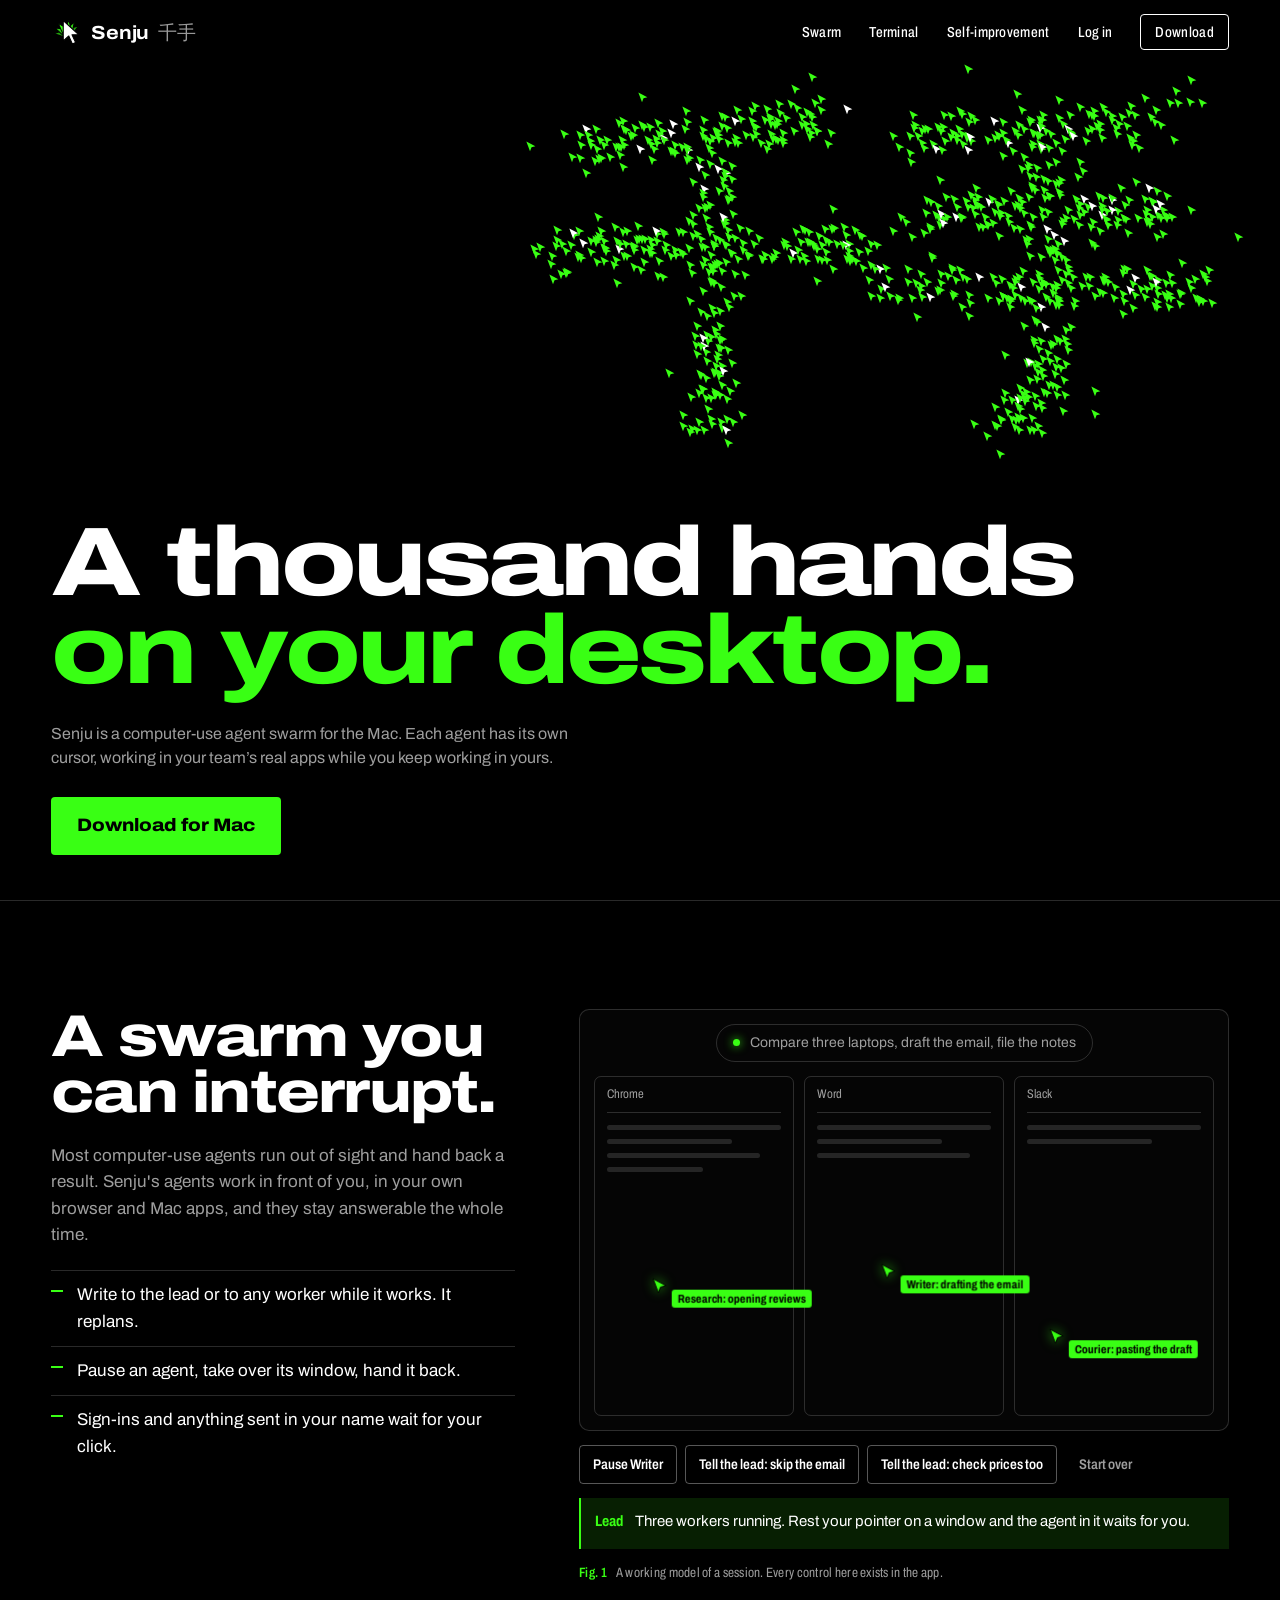
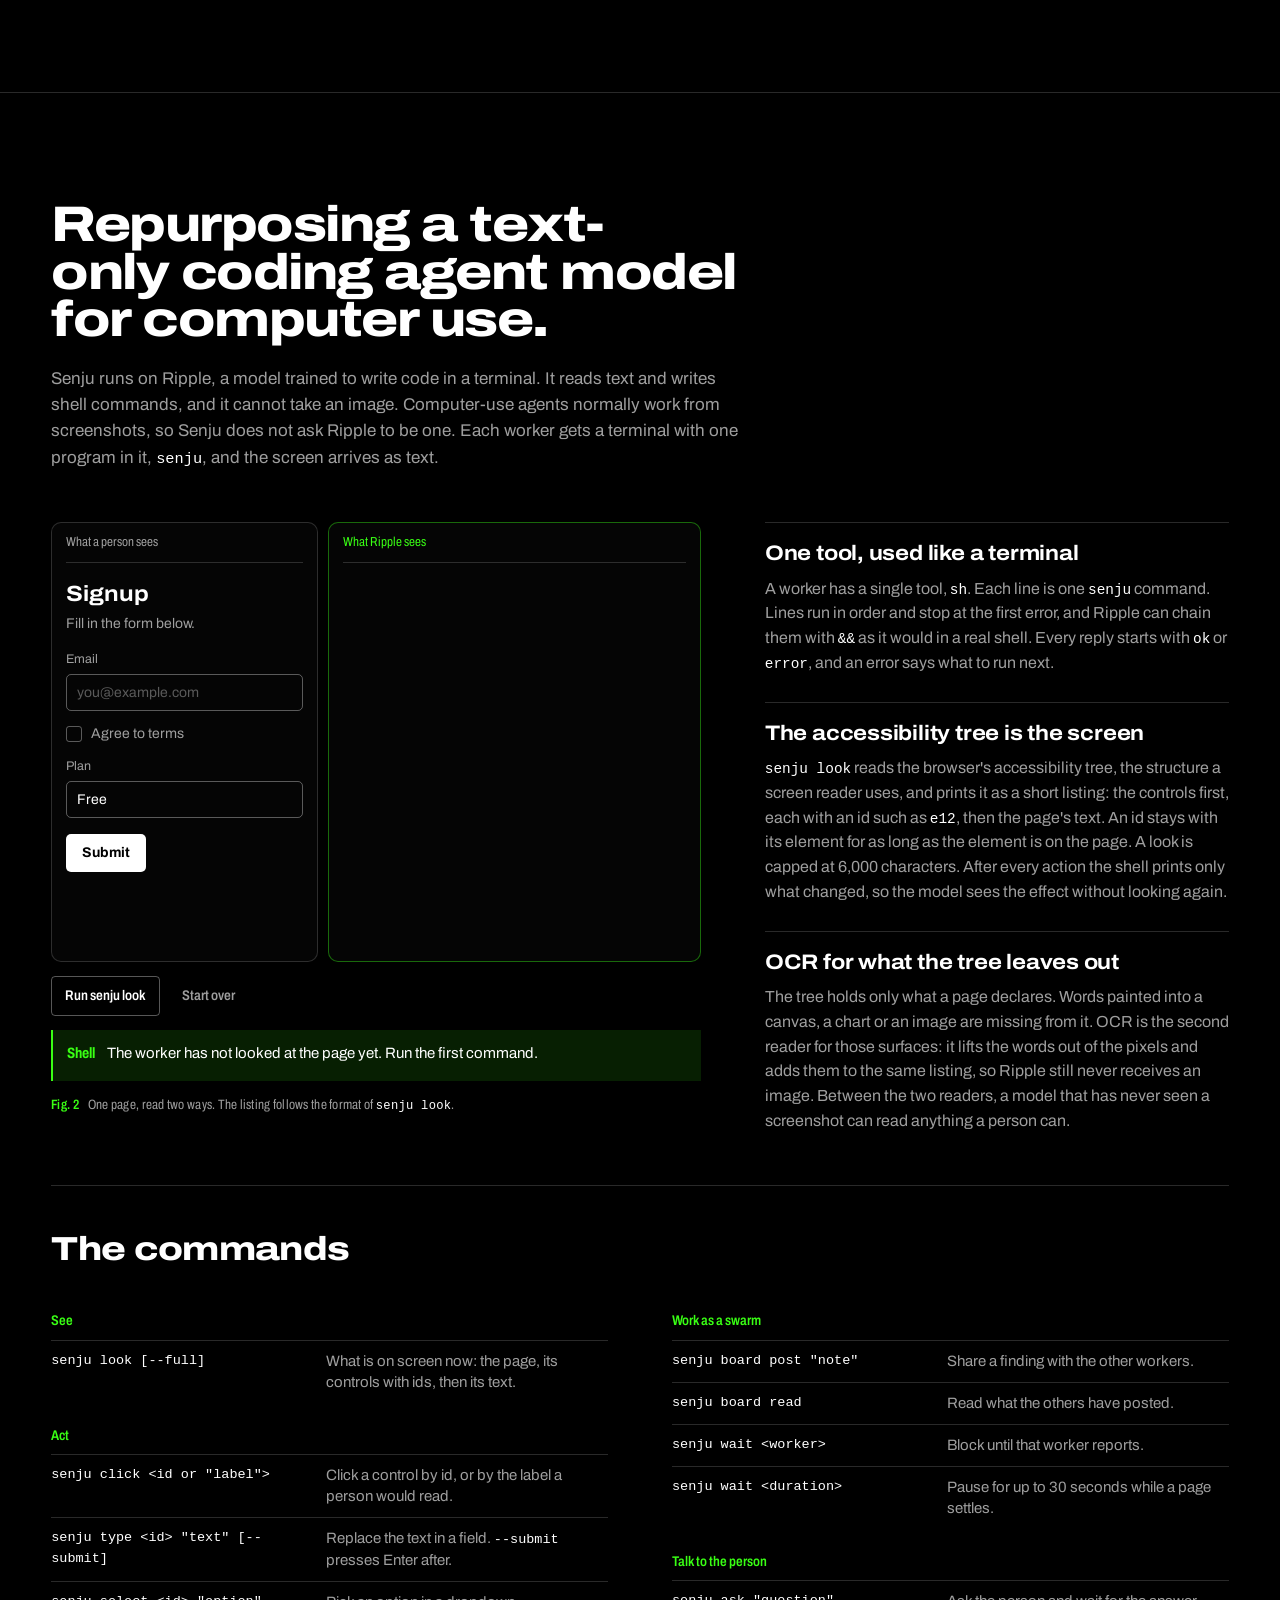
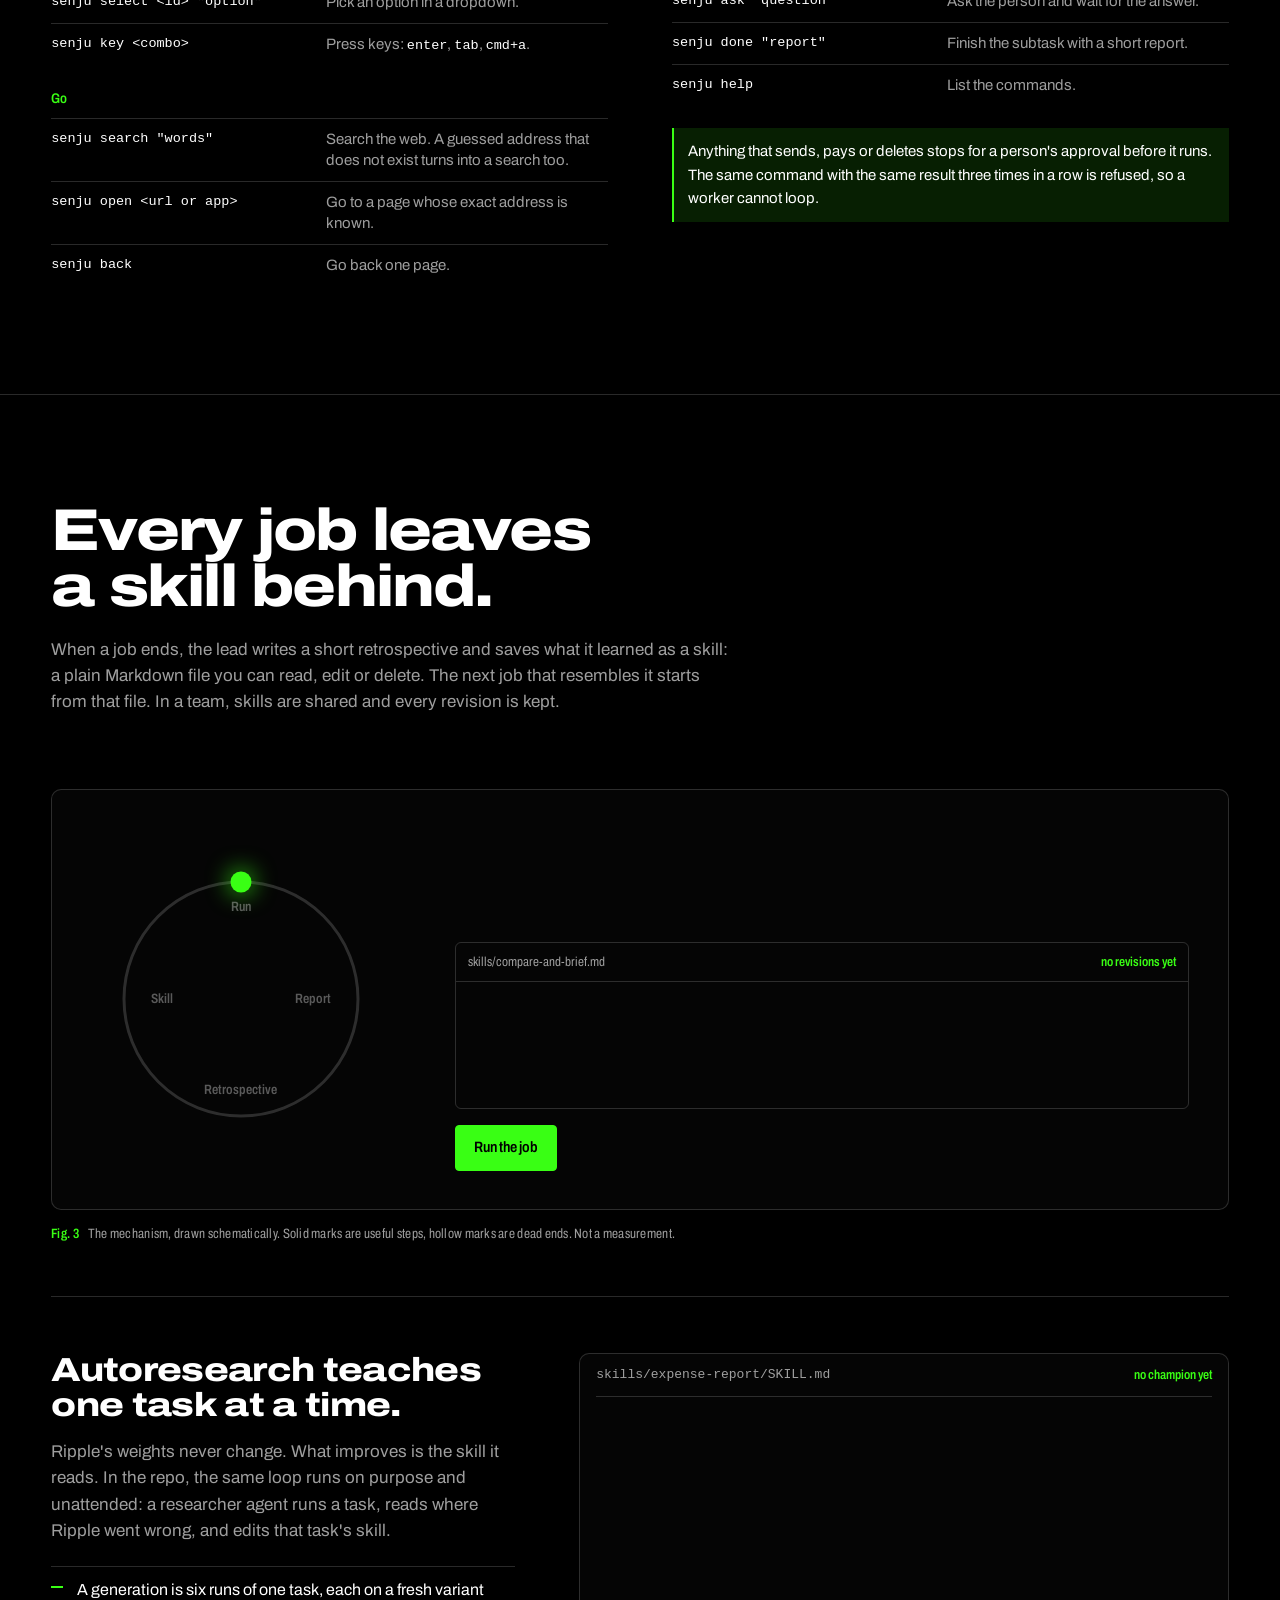
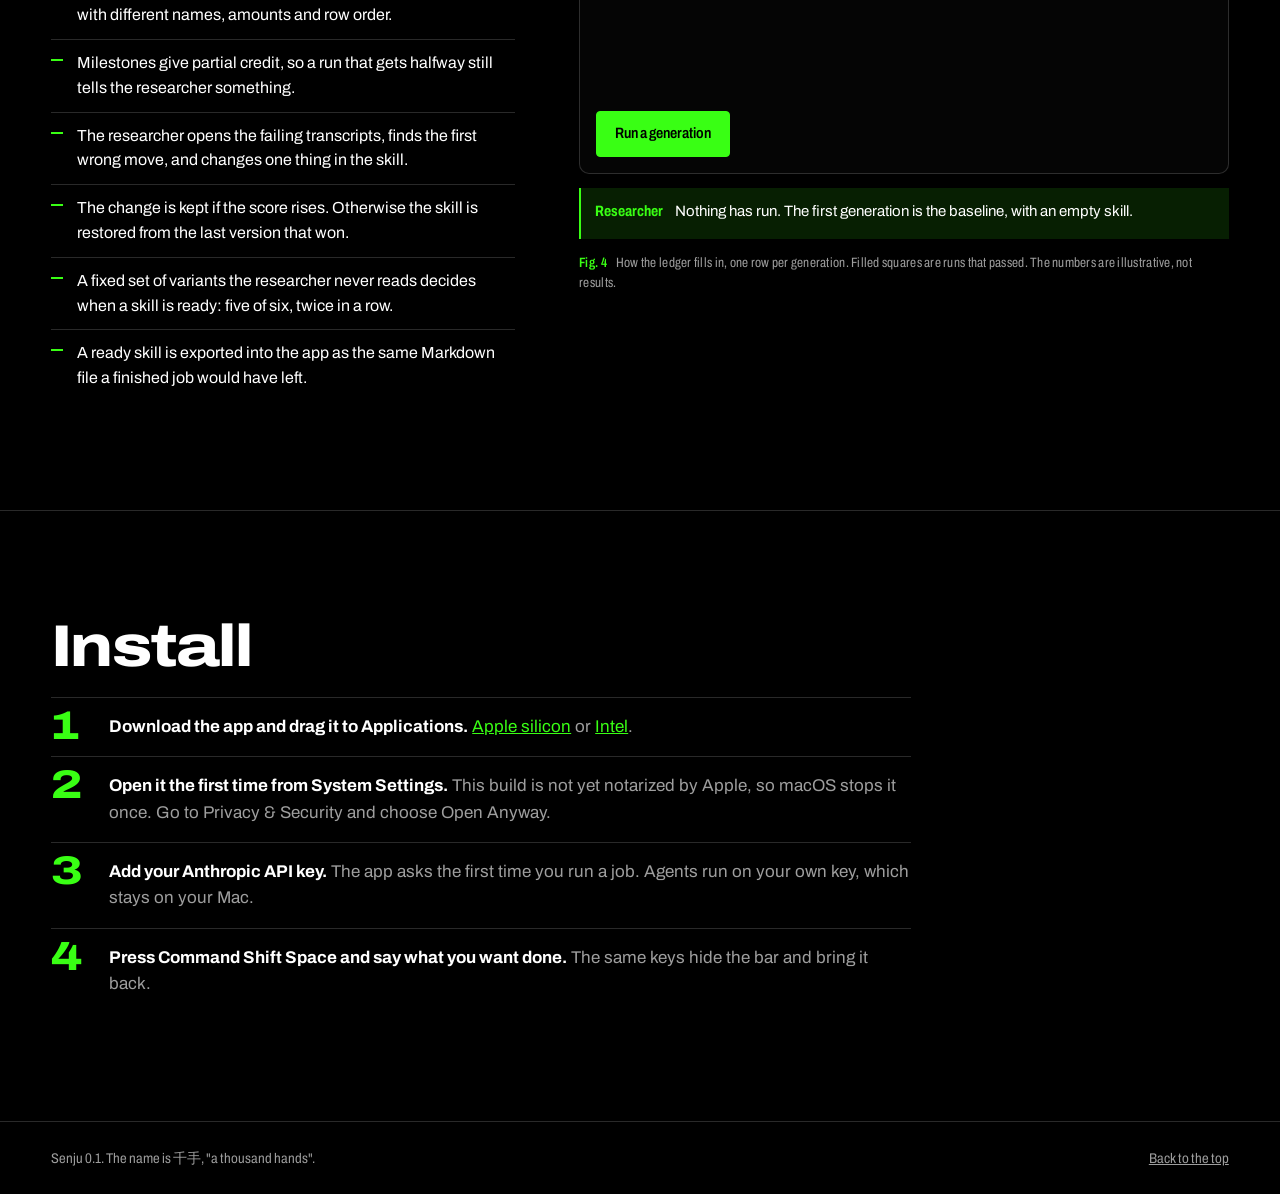
==== commit 8e1cb7cc: "Terminal section for a text-only model; autoresearch in the self-improvement section" ====
--- a/index.html
+++ b/index.html
@@ -203,6 +203,32 @@
       </div>
       <figcaption class="figcap"><b>Fig. 3</b> The mechanism, drawn schematically. Solid marks are useful steps, hollow marks are dead ends. Not a measurement.</figcaption>
     </figure>
+
+    <div class="research" id="autoresearch">
+      <div class="research-copy">
+        <h3>Autoresearch teaches one task at a time.</h3>
+        <p>Ripple's weights never change. What improves is the skill it reads. In the repo, the same loop runs on purpose and unattended: a researcher agent runs a task, reads where Ripple went wrong, and edits that task's skill.</p>
+        <ul>
+          <li>A generation is six runs of one task, each on a fresh variant with different names, amounts and row order.</li>
+          <li>Milestones give partial credit, so a run that gets halfway still tells the researcher something.</li>
+          <li>The researcher opens the failing transcripts, finds the first wrong move, and changes one thing in the skill.</li>
+          <li>The change is kept if the score rises. Otherwise the skill is restored from the last version that won.</li>
+          <li>A fixed set of variants the researcher never reads decides when a skill is ready: five of six, twice in a row.</li>
+          <li>A ready skill is exported into the app as the same Markdown file a finished job would have left.</li>
+        </ul>
+      </div>
+      <figure class="fig" id="fig-research">
+        <div class="ledger">
+          <div class="lg-head"><span>skills/expense-report/SKILL.md</span><b id="champ">no champion yet</b></div>
+          <div class="gens" id="gens" aria-live="polite"></div>
+          <div class="controls">
+            <button type="button" id="gen-run">Run a generation</button>
+          </div>
+        </div>
+        <p class="lead-line" id="gen-line"><b>Researcher</b> <span>Nothing has run. The first generation is the baseline, with an empty skill.</span></p>
+        <figcaption class="figcap"><b>Fig. 4</b> How the ledger fills in, one row per generation. Filled squares are runs that passed. The numbers are illustrative, not results.</figcaption>
+      </figure>
+    </div>
   </section>
 
 
--- a/style.css
+++ b/style.css
@@ -185,6 +185,33 @@
 #run { background: var(--neon); border-color: var(--neon); color: var(--black); font-size: 15px; padding: 10px 18px; }
 #run:hover:not(:disabled) { background: var(--white); border-color: var(--white); color: var(--black); }
 
+/* Fig. 4: the autoresearch ledger */
+.research { display: grid; grid-template-columns: minmax(0, 5fr) minmax(0, 7fr); gap: clamp(28px, 5vw, 80px); align-items: start; border-top: 1px solid var(--line); padding-top: clamp(28px, 5vw, 56px); }
+.research-copy h3 { font-size: clamp(24px, 2.6vw, 36px); font-weight: 800; font-variation-settings: "wdth" 120; letter-spacing: -0.02em; line-height: 1.05; margin-bottom: 16px; text-wrap: balance; }
+.research-copy p { color: var(--dim); max-width: 54ch; margin: 0 0 22px; }
+.research-copy ul { list-style: none; margin: 0; padding: 0; max-width: 54ch; }
+.research-copy li { padding: 11px 0 11px 26px; border-top: 1px solid var(--line); position: relative; font-size: 16px; }
+.research-copy li::before { content: ""; position: absolute; left: 0; top: 19px; width: 12px; height: 2px; background: var(--neon); }
+.ledger { border: 1px solid var(--line); border-radius: 10px; background: #050505; padding: 0 16px 16px; }
+.lg-head { display: flex; justify-content: space-between; gap: 12px; flex-wrap: wrap; padding: 11px 0; border-bottom: 1px solid var(--line); font-size: 13px; color: var(--dim); font-family: ui-monospace, "SF Mono", Menlo, Consolas, monospace; }
+.lg-head b { color: var(--neon); font-weight: 600; font-family: var(--font); font-variation-settings: "wdth" 78; }
+.gens { min-height: 300px; }
+.gen { display: grid; grid-template-columns: 2.4em auto 3em minmax(0, 1fr) auto; align-items: center; gap: 6px 14px; padding: 12px 0; border-bottom: 1px solid var(--line); animation: pop 0.2s both; }
+.gen > b { font-size: 13px; font-variation-settings: "wdth" 78; color: var(--dim); }
+.gen .runs6 { display: flex; gap: 4px; }
+.gen .runs6 i { width: 13px; height: 13px; border-radius: 2px; outline: 1.5px solid var(--faint); outline-offset: -1.5px; }
+.gen .runs6 i.pass { background: var(--white); outline: 0; }
+.gen.kept .runs6 i.pass { background: var(--neon); }
+.gen .score { font-size: 14px; font-weight: 700; font-variation-settings: "wdth" 80; }
+.gen .change { font-size: 14px; color: var(--dim); min-width: 0; }
+.gen .verdict { justify-self: end; font-size: 12px; font-weight: 700; font-variation-settings: "wdth" 80; padding: 2px 7px; border-radius: 3px; border: 1px solid var(--faint); color: var(--dim); white-space: nowrap; }
+.gen.kept .verdict { background: var(--neon); border-color: var(--neon); color: var(--black); }
+.gen.reverted .change { text-decoration: line-through; text-decoration-color: var(--faint); }
+.gen.check { grid-template-columns: 2.4em auto minmax(0, 1fr) auto; }
+.gen.check .runs6 i.pass { background: var(--neon); }
+#gen-run { background: var(--neon); border-color: var(--neon); color: var(--black); font-size: 15px; padding: 10px 18px; }
+#gen-run:hover:not(:disabled) { background: var(--white); border-color: var(--white); color: var(--black); }
+
 /* ---- System, install ---- */
 .system dl { display: grid; grid-template-columns: repeat(4, minmax(0, 1fr)); gap: 0; margin: clamp(24px, 4vw, 48px) 0 0; border-top: 1px solid var(--line); }
 .system dl div { padding: 20px 22px 6px 0; border-right: 1px solid var(--line); margin-right: 22px; }
@@ -206,7 +233,7 @@
 
 /* ---- Small screens ---- */
 @media (max-width: 900px) {
-  .point, .point.flip, .install, .term, .cmd-groups { grid-template-columns: minmax(0, 1fr); }
+  .point, .point.flip, .install, .term, .cmd-groups, .research { grid-template-columns: minmax(0, 1fr); }
   .point.flip .copy { order: 0; }
   .copy { position: static; }
   .loopgrid { grid-template-columns: minmax(0, 1fr); }
@@ -222,6 +249,9 @@
   .pane { min-height: 0; }
   .pane.tty { min-height: 300px; }
   .cmds dl div { grid-template-columns: minmax(0, 1fr); gap: 3px; }
+  .gen, .gen.check { grid-template-columns: 2.4em auto 1fr auto; }
+  .gen .change { grid-column: 1 / -1; order: 5; }
+  .gen.check .verdict { grid-column: 4; }
   h1 { font-variation-settings: "wdth" 100; animation: none; }
   .wins { grid-template-columns: minmax(0, 1fr) minmax(0, 1fr); }
   .win { min-height: 190px; }
@@ -234,6 +264,6 @@
   h1 { animation: none; }
   .agent, .pointer, #runner, .ring .arc, .download { transition: none; }
   #tty .caret { animation: none; }
-  .trace i { animation: none; }
+  .trace i, .gen { animation: none; }
 }
 @media (max-width: 620px) { .agent span { max-width: 128px; overflow: hidden; text-overflow: ellipsis; } }
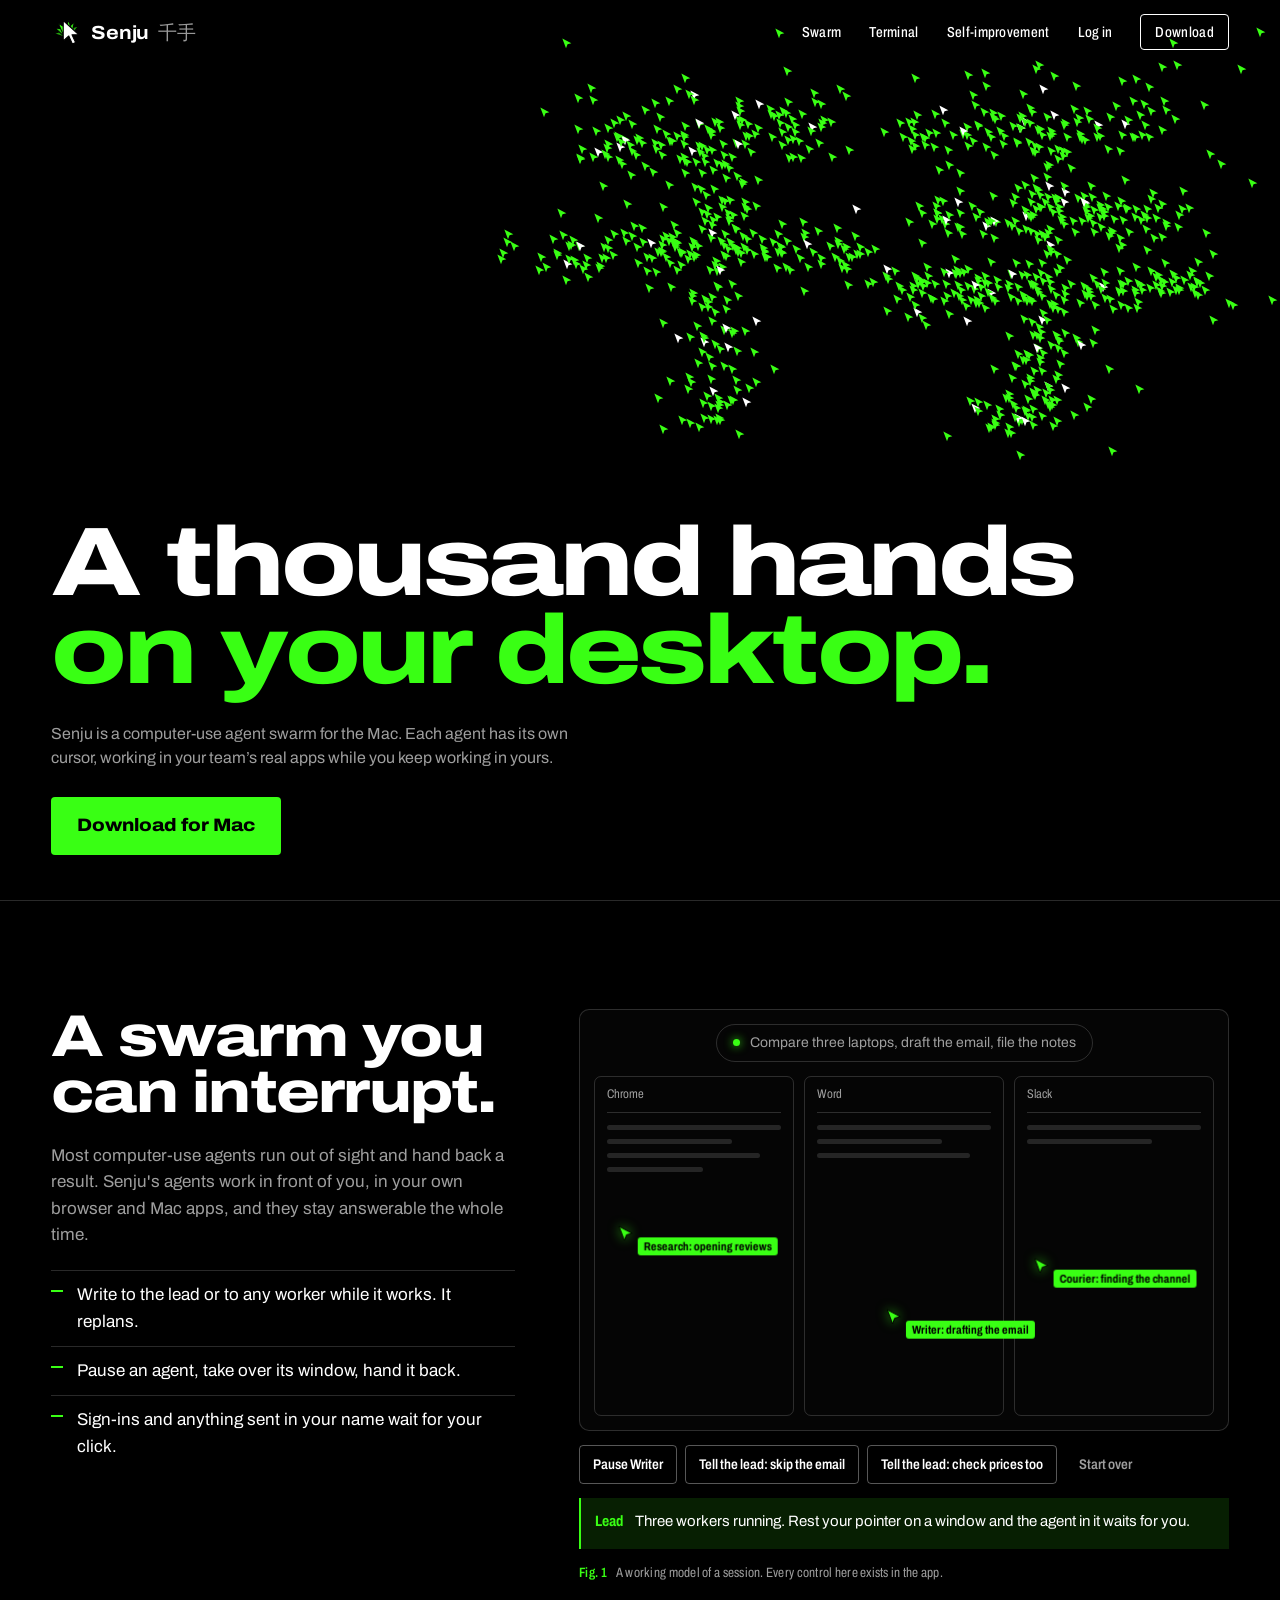
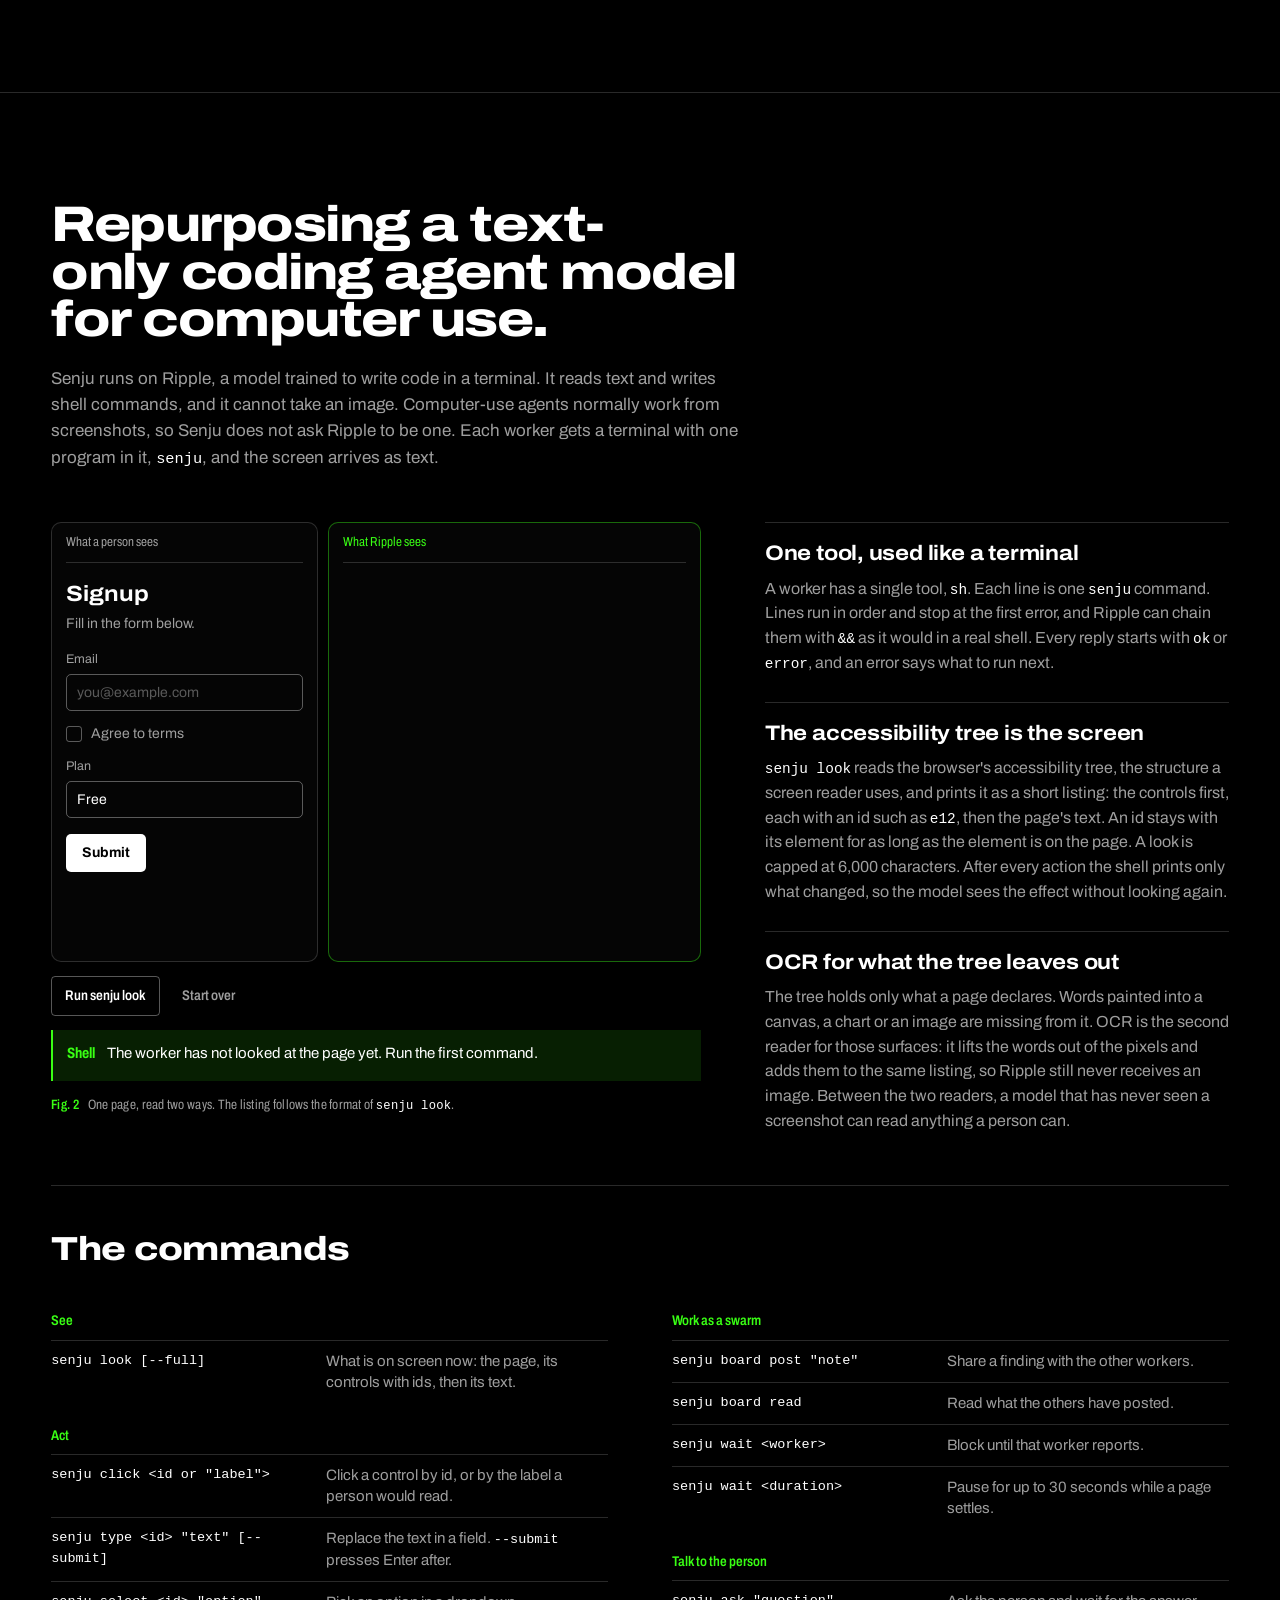
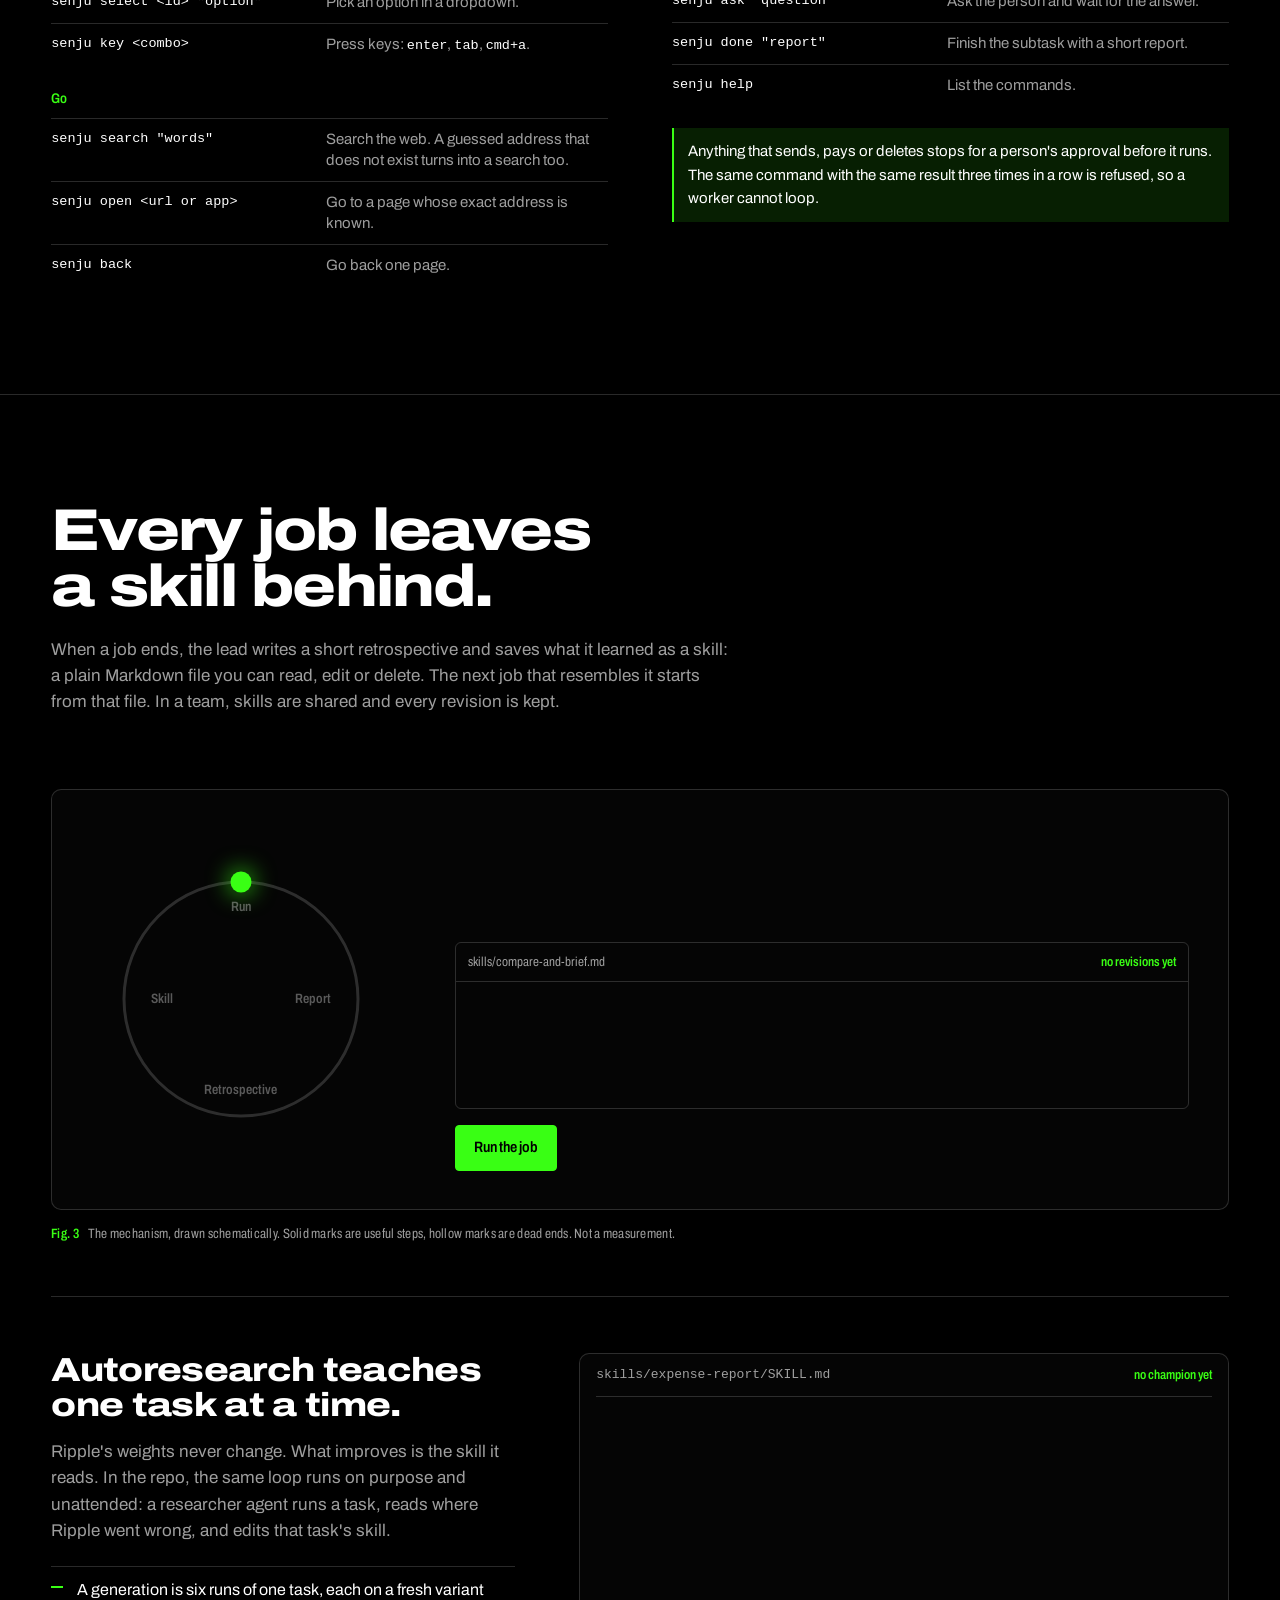
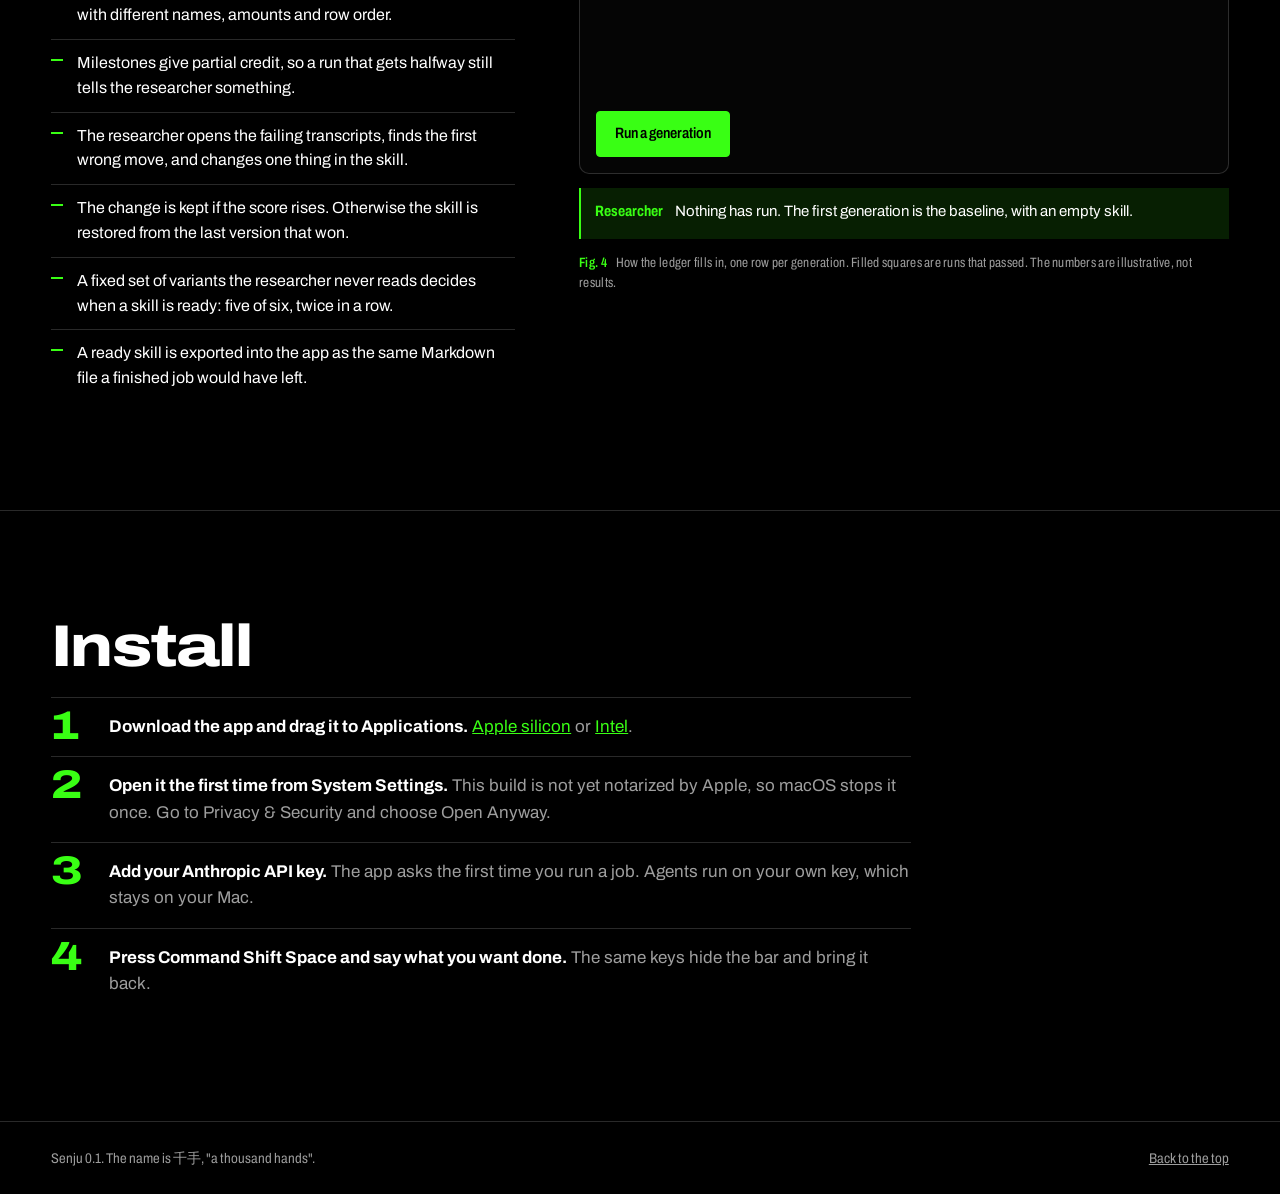
==== commit a51519f8: "Terminal and autoresearch sections; download buttons link to ripple-hackathon" ====
--- a/index.html
+++ b/index.html
@@ -27,7 +27,7 @@
     <a href="#terminal">Terminal</a>
     <a href="#loop">Self-improvement</a>
     <a class="login" href="https://senju-hub.fly.dev">Log in</a>
-    <a class="get" href="#install">Download</a>
+    <a class="get" href="https://github.com/JamesGongYC/ripple-hackathon">Download</a>
   </nav>
 </header>
 
@@ -39,7 +39,7 @@
       <h1><span>A thousand hands</span> <span>on your desktop.</span></h1>
       <p class="abstract">Senju is a computer-use agent swarm for the Mac. Each agent has its own cursor, working in your team’s real apps while you keep working in yours.</p>
       <div class="cta">
-        <a class="download" href="https://github.com/JamesGongYC/senju-site/releases/latest/download/Senju-arm64.dmg">Download for Mac</a>
+        <a class="download" href="https://github.com/JamesGongYC/ripple-hackathon">Download for Mac</a>
       </div>
     </div>
   </section>
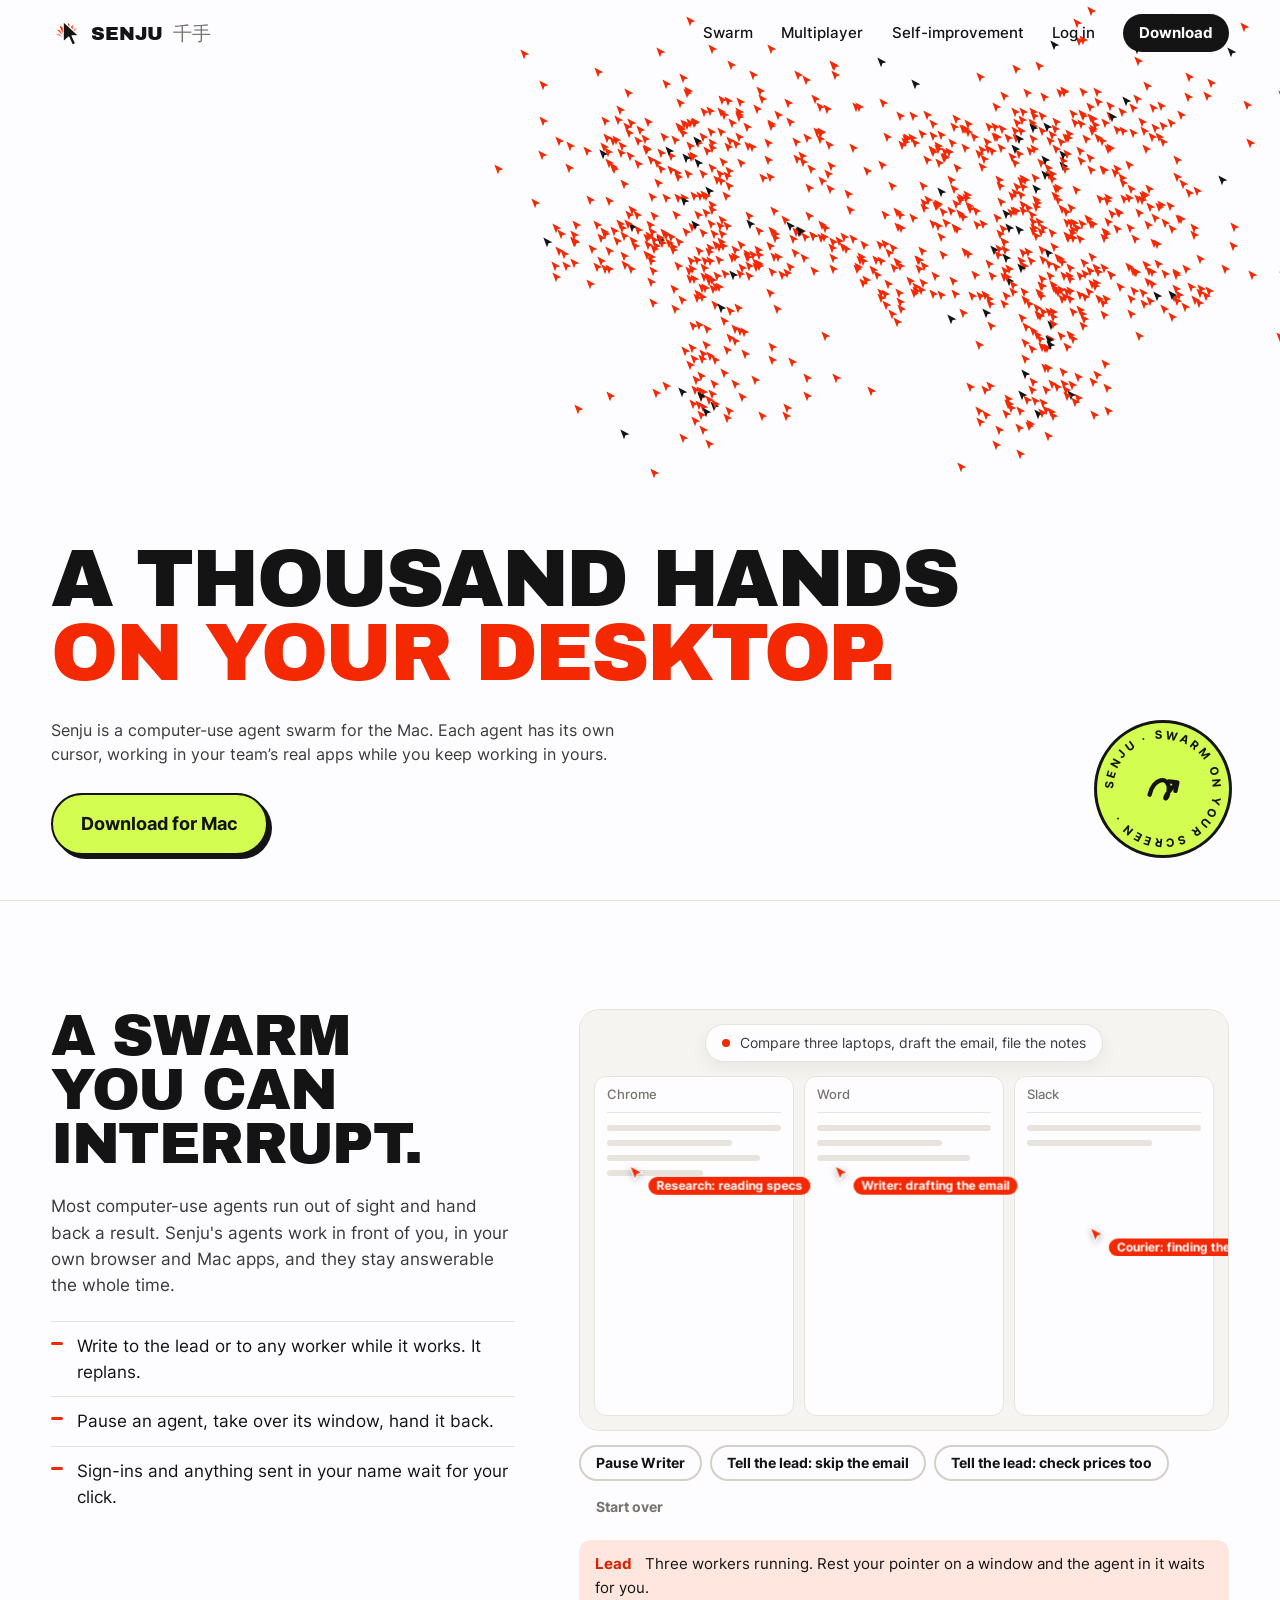
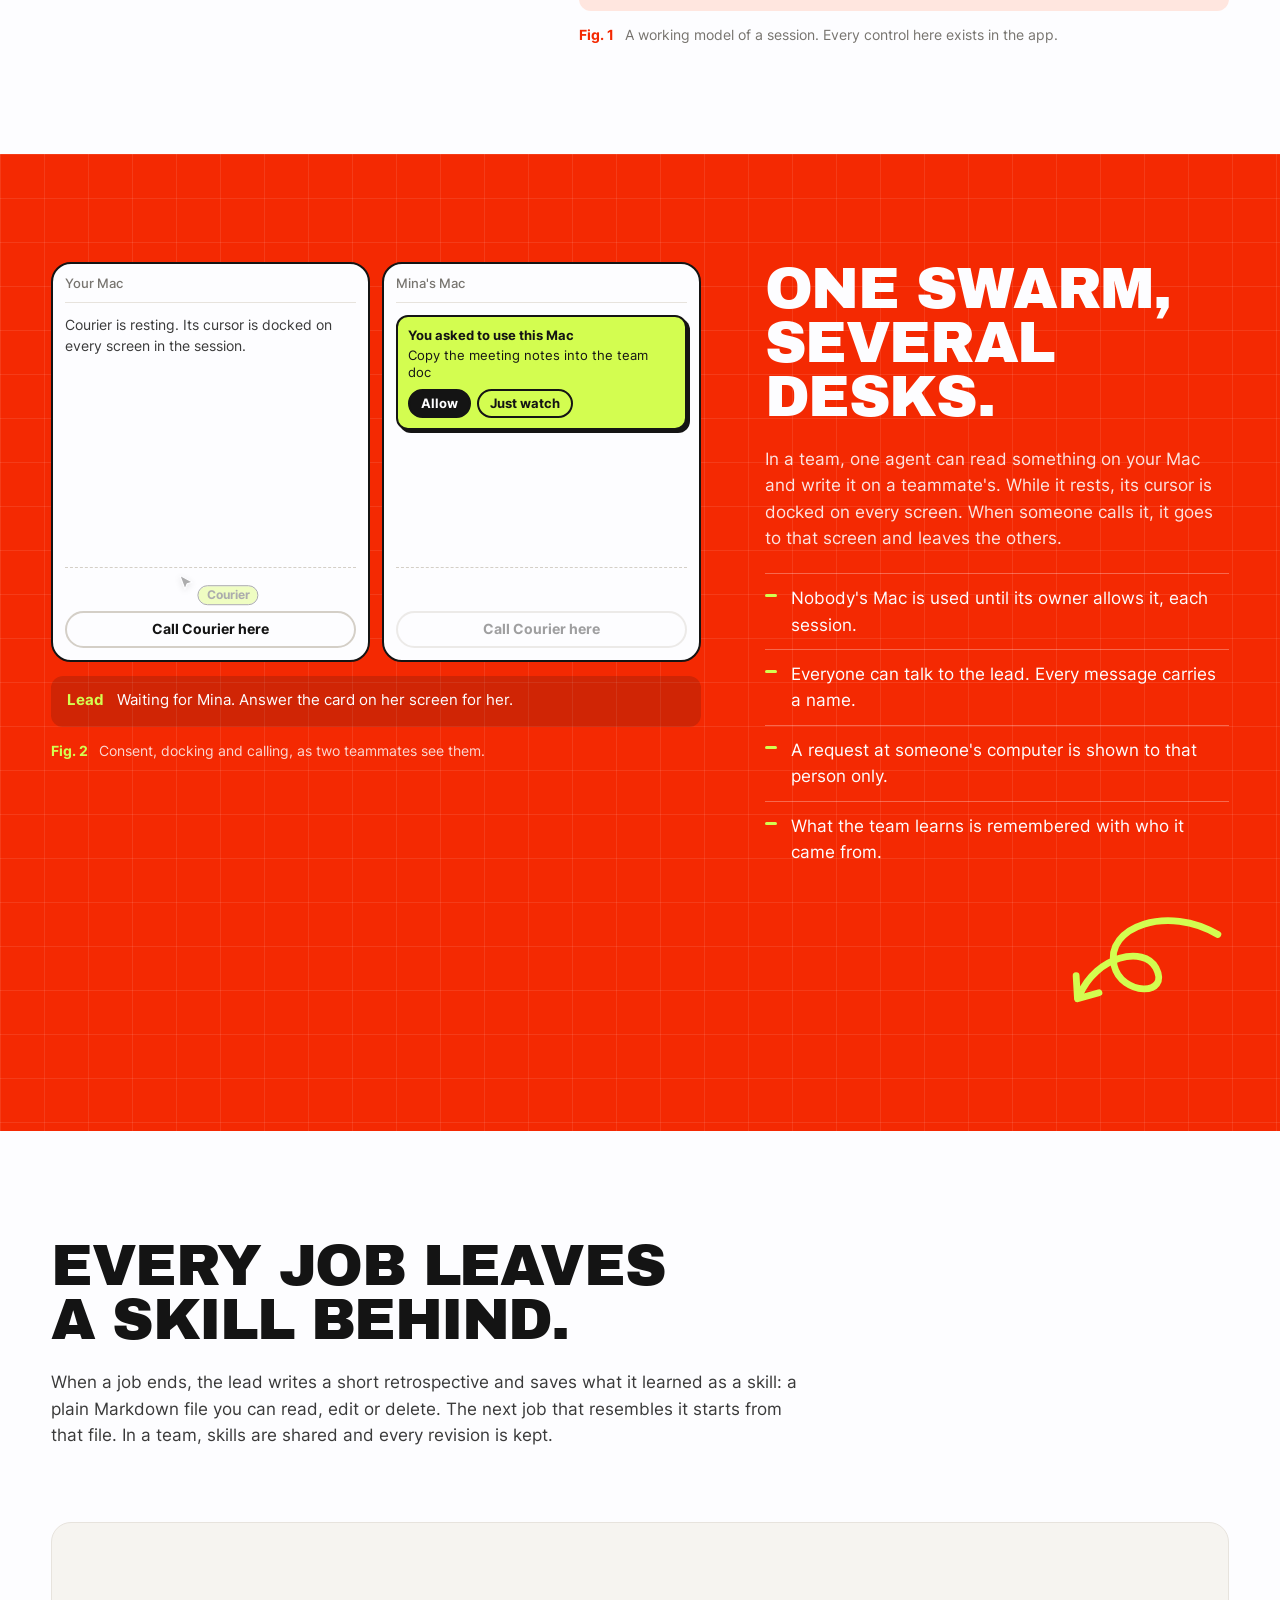
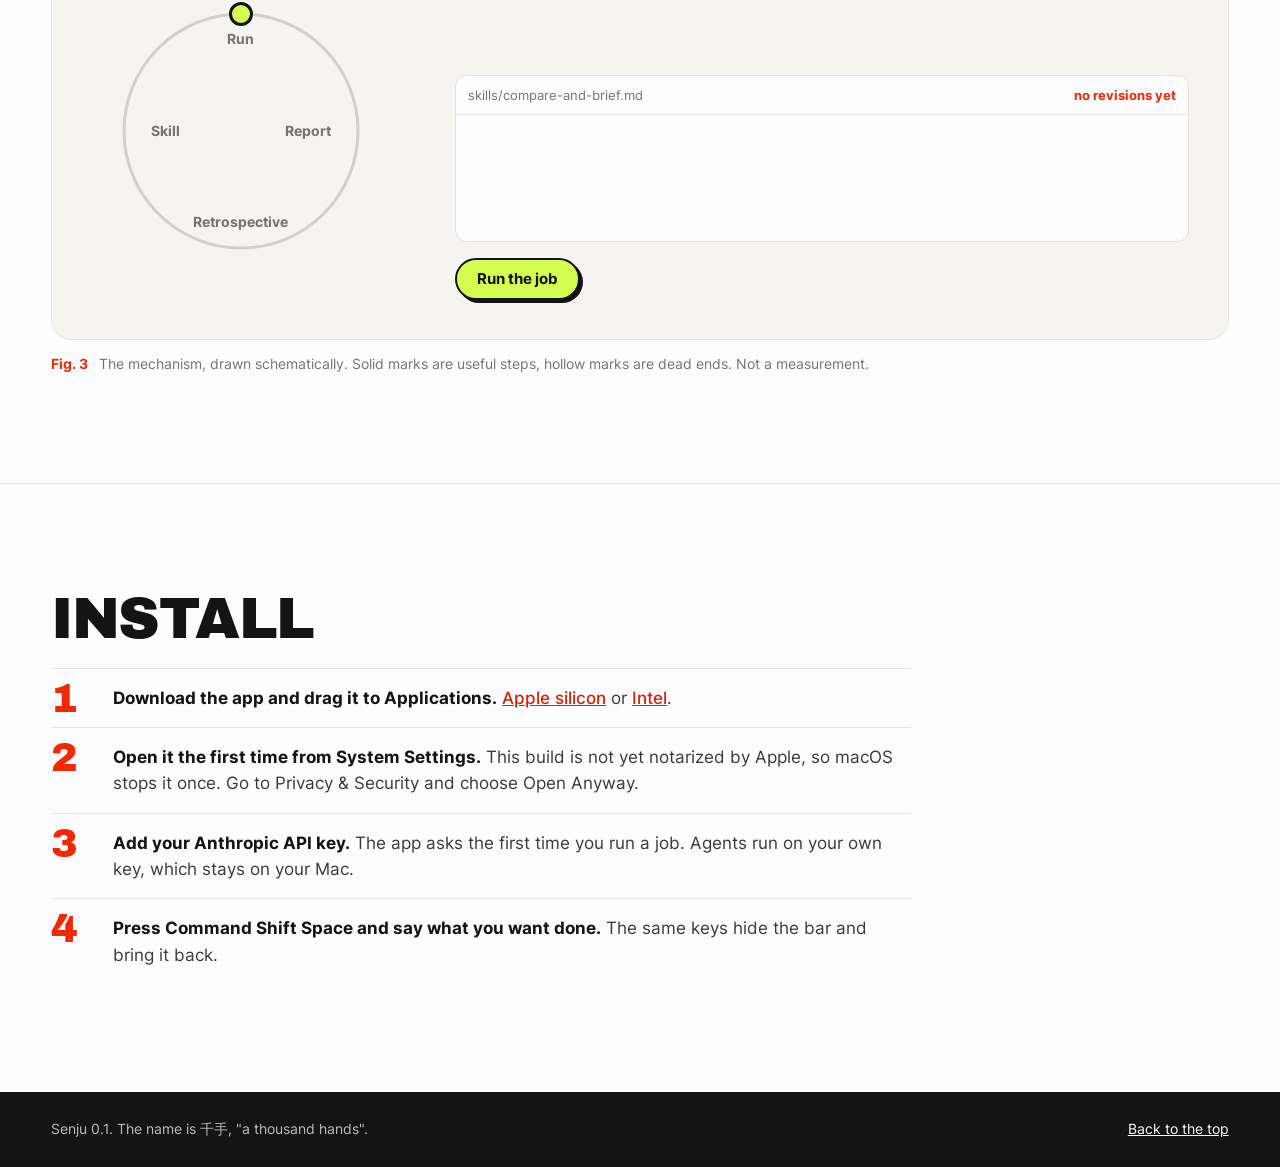
==== commit 1653d0dc: "Rebuild in the app's colors: orange cursors on white; keep the old site in deprecated/" ====
--- a/index.html
+++ b/index.html
@@ -4,15 +4,16 @@
 <meta charset="utf-8">
 <meta name="viewport" content="width=device-width, initial-scale=1">
 <title>Senju 千手: a thousand hands on your desktop</title>
-<meta name="description" content="Senju is a swarm of computer-use agents for the Mac. Each agent has a cursor you can watch, interrupt and redirect. It runs a text-only coding model through a terminal built for the screen, and every job leaves a skill behind.">
-<meta name="theme-color" content="#000000">
+<meta name="description" content="Senju is a swarm of computer-use agents for the Mac. Each agent has a cursor you can watch, interrupt and redirect. Sessions span teammates' computers, and every job leaves a skill behind.">
+<meta name="theme-color" content="#F42902">
 <meta property="og:type" content="website">
 <meta property="og:title" content="Senju 千手: a thousand hands on your desktop">
 <meta property="og:description" content="A computer-use agent swarm for the Mac. Each agent has its own cursor, working in your team's real apps while you keep working in yours.">
 <meta name="twitter:card" content="summary">
 <link rel="icon" href="icon.svg" type="image/svg+xml">
 <link rel="apple-touch-icon" href="icon.png">
-<link rel="preload" href="fonts/archivo.woff2" as="font" type="font/woff2" crossorigin>
+<link rel="preload" href="fonts/archivo-black-latin-400-normal.woff2" as="font" type="font/woff2" crossorigin>
+<link rel="preload" href="fonts/inter-latin-400-normal.woff2" as="font" type="font/woff2" crossorigin>
 <link rel="stylesheet" href="style.css">
 </head>
 <body>
@@ -24,10 +25,10 @@
   </a>
   <nav aria-label="Sections">
     <a href="#swarm">Swarm</a>
-    <a href="#terminal">Terminal</a>
+    <a href="#multiplayer">Multiplayer</a>
     <a href="#loop">Self-improvement</a>
     <a class="login" href="https://senju-hub.fly.dev">Log in</a>
-    <a class="get" href="https://github.com/JamesGongYC/ripple-hackathon">Download</a>
+    <a class="get" href="https://github.com/JamesGongYC/senju">Download</a>
   </nav>
 </header>
 
@@ -39,8 +40,12 @@
       <h1><span>A thousand hands</span> <span>on your desktop.</span></h1>
       <p class="abstract">Senju is a computer-use agent swarm for the Mac. Each agent has its own cursor, working in your team’s real apps while you keep working in yours.</p>
       <div class="cta">
-        <a class="download" href="https://github.com/JamesGongYC/ripple-hackathon">Download for Mac</a>
+        <a class="download" href="https://github.com/JamesGongYC/senju">Download for Mac</a>
       </div>
+    </div>
+    <div class="sticker" aria-hidden="true">
+      <svg class="ring" viewBox="0 0 132 132"><defs><path id="ring-path" d="M66,66 m-50,0 a50,50 0 1,1 100,0 a50,50 0 1,1 -100,0"/></defs><text><textPath href="#ring-path">Senju · swarm on your screen · </textPath></text></svg>
+      <svg class="mark" viewBox="0 0 48 48"><path d="M10 30 C 14 12, 30 10, 30 24 S 18 38, 38 18" fill="none" stroke="#141414" stroke-width="4.5" stroke-linecap="round"/><path d="M30 16 L39 17 L37 26" fill="none" stroke="#141414" stroke-width="4.5" stroke-linecap="round" stroke-linejoin="round"/></svg>
     </div>
   </section>
 
@@ -81,95 +86,44 @@
     </figure>
   </section>
 
-  <section class="term" id="terminal">
-    <div class="term-head">
-      <h2>Repurposing a text-only coding agent model for computer use.</h2>
-      <p>Senju runs on Ripple, a model trained to write code in a terminal. It reads text and writes shell commands, and it cannot take an image. Computer-use agents normally work from screenshots, so Senju does not ask Ripple to be one. Each worker gets a terminal with one program in it, <code>senju</code>, and the screen arrives as text.</p>
+  <section class="point flip stage" id="multiplayer">
+    <div class="copy">
+      <h2>One swarm, several desks.</h2>
+      <p>In a team, one agent can read something on your Mac and write it on a teammate's. While it rests, its cursor is docked on every screen. When someone calls it, it goes to that screen and leaves the others.</p>
+      <ul>
+        <li>Nobody's Mac is used until its owner allows it, each session.</li>
+        <li>Everyone can talk to the lead. Every message carries a name.</li>
+        <li>A request at someone's computer is shown to that person only.</li>
+        <li>What the team learns is remembered with who it came from.</li>
+      </ul>
+      <svg class="scribble-arrow" viewBox="0 0 220 160" aria-hidden="true"><path class="scribble" d="M20 30 C 90 0, 170 40, 150 90 C 135 128, 70 120, 95 85 C 115 58, 175 80, 190 135"/><path class="scribble" d="M165 128 L192 140 L198 110"/></svg>
     </div>
-
-    <figure class="fig" id="fig-term">
-      <div class="twoways">
-        <div class="pane page" id="term-page">
-          <div class="st">What a person sees</div>
-          <div class="mock" aria-hidden="true">
-            <strong>Signup</strong>
-            <p>Fill in the form below.</p>
-            <div class="row" data-el="e1"><span>Email</span><div class="field" id="mock-email"><i>you@example.com</i></div></div>
-            <div class="row check" data-el="e2"><div class="box" id="mock-box"></div><span>Agree to terms</span></div>
-            <div class="row" data-el="e3"><span>Plan</span><div class="field">Free</div></div>
-            <div class="btn" data-el="e4" id="mock-btn">Submit</div>
-            <p class="thanks" id="mock-thanks" hidden></p>
+    <figure class="fig" id="fig-multi">
+      <div class="screens">
+        <div class="screen" data-screen="you">
+          <div class="st">Your Mac</div>
+          <div class="sbody"><div class="note" data-note="you"></div></div>
+          <div class="dock"><span class="docked" data-docked="you"></span></div>
+          <button type="button" data-call="you">Call Courier here</button>
+        </div>
+        <div class="screen" data-screen="mina">
+          <div class="st">Mina's Mac</div>
+          <div class="sbody">
+            <div class="consent" id="consent">
+              <b>You asked to use this Mac</b>
+              <span>Copy the meeting notes into the team doc</span>
+              <div><button type="button" data-consent="allow">Allow</button><button type="button" data-consent="watch">Just watch</button></div>
+            </div>
+            <div class="note" data-note="mina"></div>
           </div>
-          <div class="pointer" id="term-pointer" aria-hidden="true"><svg viewBox="0 0 24 24"><path d="M4 2.5l15.5 8.2-6.6 1.9-2.6 6.6z"/></svg><span>Worker</span></div>
+          <div class="dock"><span class="docked" data-docked="mina"></span></div>
+          <button type="button" data-call="mina" disabled>Call Courier here</button>
         </div>
-        <div class="pane tty">
-          <div class="st">What Ripple sees</div>
-          <pre id="tty" aria-live="polite"></pre>
-        </div>
+        <div class="courier" id="courier" aria-hidden="true"><svg viewBox="0 0 24 24"><path d="M4 2.5l15.5 8.2-6.6 1.9-2.6 6.6z"/></svg><span>Courier</span></div>
       </div>
-      <div class="controls" role="group" aria-label="Step through the terminal">
-        <button type="button" id="term-next">Run senju look</button>
-        <button type="button" id="term-reset" class="quiet">Start over</button>
-      </div>
-      <p class="lead-line" id="term-line"><b>Shell</b> <span>The worker has not looked at the page yet. Run the first command.</span></p>
-      <figcaption class="figcap"><b>Fig. 2</b> One page, read two ways. The listing follows the format of <code>senju look</code>.</figcaption>
+      <p class="lead-line" id="multi-line" aria-live="polite"><b>Lead</b> <span>Waiting for Mina. Answer the card on her screen for her.</span></p>
+      <figcaption class="figcap"><b>Fig. 2</b> Consent, docking and calling, as two teammates see them.</figcaption>
     </figure>
-
-    <div class="term-notes">
-      <div>
-        <h3>One tool, used like a terminal</h3>
-        <p>A worker has a single tool, <code>sh</code>. Each line is one <code>senju</code> command. Lines run in order and stop at the first error, and Ripple can chain them with <code>&amp;&amp;</code> as it would in a real shell. Every reply starts with <code>ok</code> or <code>error</code>, and an error says what to run next.</p>
-      </div>
-      <div>
-        <h3>The accessibility tree is the screen</h3>
-        <p><code>senju look</code> reads the browser's accessibility tree, the structure a screen reader uses, and prints it as a short listing: the controls first, each with an id such as <code>e12</code>, then the page's text. An id stays with its element for as long as the element is on the page. A look is capped at 6,000 characters. After every action the shell prints only what changed, so the model sees the effect without looking again.</p>
-      </div>
-      <div>
-        <h3>OCR for what the tree leaves out</h3>
-        <p>The tree holds only what a page declares. Words painted into a canvas, a chart or an image are missing from it. OCR is the second reader for those surfaces: it lifts the words out of the pixels and adds them to the same listing, so Ripple still never receives an image. Between the two readers, a model that has never seen a screenshot can read anything a person can.</p>
-      </div>
-    </div>
-
-    <div class="cmds">
-      <h3>The commands</h3>
-      <div class="cmd-groups">
-        <div>
-          <h4>See</h4>
-          <dl>
-            <div><dt>senju look [--full]</dt><dd>What is on screen now: the page, its controls with ids, then its text.</dd></div>
-          </dl>
-          <h4>Act</h4>
-          <dl>
-            <div><dt>senju click &lt;id or "label"&gt;</dt><dd>Click a control by id, or by the label a person would read.</dd></div>
-            <div><dt>senju type &lt;id&gt; "text" [--submit]</dt><dd>Replace the text in a field. <code>--submit</code> presses Enter after.</dd></div>
-            <div><dt>senju select &lt;id&gt; "option"</dt><dd>Pick an option in a dropdown.</dd></div>
-            <div><dt>senju key &lt;combo&gt;</dt><dd>Press keys: <code>enter</code>, <code>tab</code>, <code>cmd+a</code>.</dd></div>
-          </dl>
-          <h4>Go</h4>
-          <dl>
-            <div><dt>senju search "words"</dt><dd>Search the web. A guessed address that does not exist turns into a search too.</dd></div>
-            <div><dt>senju open &lt;url or app&gt;</dt><dd>Go to a page whose exact address is known.</dd></div>
-            <div><dt>senju back</dt><dd>Go back one page.</dd></div>
-          </dl>
-        </div>
-        <div>
-          <h4>Work as a swarm</h4>
-          <dl>
-            <div><dt>senju board post "note"</dt><dd>Share a finding with the other workers.</dd></div>
-            <div><dt>senju board read</dt><dd>Read what the others have posted.</dd></div>
-            <div><dt>senju wait &lt;worker&gt;</dt><dd>Block until that worker reports.</dd></div>
-            <div><dt>senju wait &lt;duration&gt;</dt><dd>Pause for up to 30 seconds while a page settles.</dd></div>
-          </dl>
-          <h4>Talk to the person</h4>
-          <dl>
-            <div><dt>senju ask "question"</dt><dd>Ask the person and wait for the answer.</dd></div>
-            <div><dt>senju done "report"</dt><dd>Finish the subtask with a short report.</dd></div>
-            <div><dt>senju help</dt><dd>List the commands.</dd></div>
-          </dl>
-          <p class="cmd-note">Anything that sends, pays or deletes stops for a person's approval before it runs. The same command with the same result three times in a row is refused, so a worker cannot loop.</p>
-        </div>
-      </div>
-    </div>
   </section>
 
   <section class="loop" id="loop">
@@ -203,32 +157,6 @@
       </div>
       <figcaption class="figcap"><b>Fig. 3</b> The mechanism, drawn schematically. Solid marks are useful steps, hollow marks are dead ends. Not a measurement.</figcaption>
     </figure>
-
-    <div class="research" id="autoresearch">
-      <div class="research-copy">
-        <h3>Autoresearch teaches one task at a time.</h3>
-        <p>Ripple's weights never change. What improves is the skill it reads. In the repo, the same loop runs on purpose and unattended: a researcher agent runs a task, reads where Ripple went wrong, and edits that task's skill.</p>
-        <ul>
-          <li>A generation is six runs of one task, each on a fresh variant with different names, amounts and row order.</li>
-          <li>Milestones give partial credit, so a run that gets halfway still tells the researcher something.</li>
-          <li>The researcher opens the failing transcripts, finds the first wrong move, and changes one thing in the skill.</li>
-          <li>The change is kept if the score rises. Otherwise the skill is restored from the last version that won.</li>
-          <li>A fixed set of variants the researcher never reads decides when a skill is ready: five of six, twice in a row.</li>
-          <li>A ready skill is exported into the app as the same Markdown file a finished job would have left.</li>
-        </ul>
-      </div>
-      <figure class="fig" id="fig-research">
-        <div class="ledger">
-          <div class="lg-head"><span>skills/expense-report/SKILL.md</span><b id="champ">no champion yet</b></div>
-          <div class="gens" id="gens" aria-live="polite"></div>
-          <div class="controls">
-            <button type="button" id="gen-run">Run a generation</button>
-          </div>
-        </div>
-        <p class="lead-line" id="gen-line"><b>Researcher</b> <span>Nothing has run. The first generation is the baseline, with an empty skill.</span></p>
-        <figcaption class="figcap"><b>Fig. 4</b> How the ledger fills in, one row per generation. Filled squares are runs that passed. The numbers are illustrative, not results.</figcaption>
-      </figure>
-    </div>
   </section>
 
 
@@ -250,7 +178,7 @@
 
 <!-- The mark: one cursor in front, and the tips of more cursors fanned out behind it. -->
 <svg width="0" height="0" style="position:absolute" aria-hidden="true">
-  <symbol id="mark" viewBox="0 0 240 240"><g transform="translate(98 28) scale(9.6)"><path d="M0 0 L0 11.5 L7 9.6 Z" transform="rotate(-72 3.5 11)" fill="#22A00D" stroke="#000" stroke-width="0.9" stroke-linejoin="round"/><path d="M0 0 L0 11.5 L7 9.6 Z" transform="rotate(72 3.5 11)" fill="#22A00D" stroke="#000" stroke-width="0.9" stroke-linejoin="round"/><path d="M0 0 L0 11.5 L7 9.6 Z" transform="rotate(-48 3.5 11)" fill="#2ED312" stroke="#000" stroke-width="0.9" stroke-linejoin="round"/><path d="M0 0 L0 11.5 L7 9.6 Z" transform="rotate(48 3.5 11)" fill="#2ED312" stroke="#000" stroke-width="0.9" stroke-linejoin="round"/><path d="M0 0 L0 11.5 L7 9.6 Z" transform="rotate(-24 3.5 11)" fill="#39FF14" stroke="#000" stroke-width="0.9" stroke-linejoin="round"/><path d="M0 0 L0 11.5 L7 9.6 Z" transform="rotate(24 3.5 11)" fill="#39FF14" stroke="#000" stroke-width="0.9" stroke-linejoin="round"/><path d="M0 0 L0 17 L4.6 12.9 L7.6 19.6 L10.3 18.4 L7.3 11.9 L13 11.9 Z" fill="#fff" stroke="#000" stroke-width="0.9" stroke-linejoin="round"/></g></symbol>
+  <symbol id="mark" viewBox="0 0 240 240"><g transform="translate(98 28) scale(9.6)"><path d="M0 0 L0 11.5 L7 9.6 Z" transform="rotate(-72 3.5 11)" fill="#FF9A80" stroke="#FDFDFF" stroke-width="0.9" stroke-linejoin="round"/><path d="M0 0 L0 11.5 L7 9.6 Z" transform="rotate(72 3.5 11)" fill="#FF9A80" stroke="#FDFDFF" stroke-width="0.9" stroke-linejoin="round"/><path d="M0 0 L0 11.5 L7 9.6 Z" transform="rotate(-48 3.5 11)" fill="#FF6240" stroke="#FDFDFF" stroke-width="0.9" stroke-linejoin="round"/><path d="M0 0 L0 11.5 L7 9.6 Z" transform="rotate(48 3.5 11)" fill="#FF6240" stroke="#FDFDFF" stroke-width="0.9" stroke-linejoin="round"/><path d="M0 0 L0 11.5 L7 9.6 Z" transform="rotate(-24 3.5 11)" fill="#F42902" stroke="#FDFDFF" stroke-width="0.9" stroke-linejoin="round"/><path d="M0 0 L0 11.5 L7 9.6 Z" transform="rotate(24 3.5 11)" fill="#F42902" stroke="#FDFDFF" stroke-width="0.9" stroke-linejoin="round"/><path d="M0 0 L0 17 L4.6 12.9 L7.6 19.6 L10.3 18.4 L7.3 11.9 L13 11.9 Z" fill="#141414" stroke="#FDFDFF" stroke-width="0.9" stroke-linejoin="round"/></g></symbol>
 </svg>
 
 <script src="site.js"></script>
--- a/style.css
+++ b/style.css
@@ -1,166 +1,164 @@
-/* Senju. Black, white, one neon green. One typeface (Archivo) used at three widths:
-   expanded for headlines, normal for reading, condensed for captions and interface text. */
-@font-face { font-family: "Archivo"; src: url("fonts/archivo.woff2") format("woff2-variations"); font-weight: 100 900; font-stretch: 62% 125%; font-display: swap; }
+/* Senju. The app's colors: snowy white, red orange, and yellow punk kept for the few things that must be seen.
+   Archivo Black for display, Inter for reading. Tokens match senju/web/shared/tokens.css. */
+@font-face { font-family: "Archivo Black"; src: url("fonts/archivo-black-latin-400-normal.woff2") format("woff2"); font-weight: 400; font-display: swap; }
+@font-face { font-family: "Inter"; src: url("fonts/inter-latin-400-normal.woff2") format("woff2"); font-weight: 400; font-display: swap; }
+@font-face { font-family: "Inter"; src: url("fonts/inter-latin-500-normal.woff2") format("woff2"); font-weight: 500; font-display: swap; }
+@font-face { font-family: "Inter"; src: url("fonts/inter-latin-700-normal.woff2") format("woff2"); font-weight: 700; font-display: swap; }
 :root {
-  --black: #000;
-  --white: #fff;
-  --neon: #39FF14;
-  --dim: rgba(255, 255, 255, 0.62);
-  --faint: rgba(255, 255, 255, 0.34);
-  --line: rgba(255, 255, 255, 0.16);
-  --neon-wash: rgba(57, 255, 20, 0.12);
+  --orange: #F42902;
+  --orange-deep: #D82200;
+  --orange-soft: #FFE6DF;
+  --white: #FDFDFF;
+  --punk: #D3FD50;
+  --ink: #141414;
+  --ink-2: #3A3A3A;
+  --ink-dim: #77746F;
+  --paper: #F6F4F0;
+  --line: #E7E3DD;
+  --line-strong: #D4CFC7;
+  --radius: 20px;
+  --radius-sm: 12px;
   --pad: clamp(20px, 4vw, 56px);
-  --font: "Archivo", "Helvetica Neue", Arial, sans-serif;
+  --display: "Archivo Black", "Arial Black", "Helvetica Neue", sans-serif;
+  --body: "Inter", -apple-system, BlinkMacSystemFont, "Segoe UI", sans-serif;
   --cjk: "PingFang SC", "Hiragino Sans GB", "Noto Sans CJK SC", "Noto Sans SC", "Microsoft YaHei", sans-serif;
 }
 * { box-sizing: border-box; }
-html { scroll-behavior: smooth; background: var(--black); }
-body { margin: 0; background: var(--black); color: var(--white); font-family: var(--font); font-size: 17px; line-height: 1.55; font-variation-settings: "wdth" 100; -webkit-font-smoothing: antialiased; }
+html { scroll-behavior: smooth; background: var(--white); }
+body { margin: 0; background: var(--white); color: var(--ink); font-family: var(--body); font-size: 17px; line-height: 1.55; -webkit-font-smoothing: antialiased; }
 a { color: inherit; }
-:focus-visible { outline: 2px solid var(--neon); outline-offset: 3px; }
+:focus-visible { outline: 2px solid var(--ink); outline-offset: 3px; }
+.stage :focus-visible { outline-color: var(--white); }
 [lang="zh-Hans"] { font-family: var(--cjk); }
-::selection { background: var(--neon); color: var(--black); }
+::selection { background: var(--orange); color: var(--white); }
 
 /* ---- Top ---- */
 .top { position: absolute; inset: 0 0 auto 0; z-index: 20; display: flex; align-items: center; justify-content: space-between; padding: 14px var(--pad); }
-.brand { display: flex; align-items: center; gap: 10px; text-decoration: none; font-weight: 700; font-size: 19px; font-variation-settings: "wdth" 112; letter-spacing: -0.01em; }
-.brand .hanzi { font-weight: 500; opacity: 0.6; margin-left: 0.2em; }
-.top nav { display: flex; align-items: center; gap: clamp(12px, 2.2vw, 30px); font-size: 14.5px; font-variation-settings: "wdth" 78; font-weight: 500; letter-spacing: 0.02em; }
+.brand { display: flex; align-items: center; gap: 10px; text-decoration: none; font-family: var(--display); font-size: 19px; text-transform: uppercase; letter-spacing: -0.01em; }
+.brand .hanzi { font-weight: 500; color: var(--ink-dim); margin-left: 0.2em; }
+.top nav { display: flex; align-items: center; gap: clamp(12px, 2.2vw, 30px); font-size: 14.5px; font-weight: 500; }
 .top nav a { text-decoration: none; padding: 6px 0; }
-.top nav a:hover { color: var(--neon); }
-.top nav .get { border: 1px solid var(--white); padding: 6px 14px; border-radius: 4px; }
-.top nav .get:hover { border-color: var(--neon); }
-
-/* ---- Hero ---- */
-.hero { position: relative; min-height: 100svh; display: flex; flex-direction: column; justify-content: flex-end; padding: 110px var(--pad) clamp(28px, 5vh, 56px); overflow: hidden; cursor: crosshair; }
+.top nav a:hover { color: var(--orange); }
+.top nav .get { background: var(--ink); color: var(--white); padding: 8px 16px; border-radius: 999px; font-weight: 700; }
+.top nav .get:hover { background: var(--orange); color: var(--white); }
+
+/* ---- Hero: a white canvas, a thousand orange cursors ---- */
+.hero { position: relative; min-height: 100svh; display: flex; flex-direction: column; justify-content: flex-end; padding: 110px var(--pad) clamp(28px, 5vh, 56px); overflow: hidden; cursor: crosshair; background: var(--white); }
 #field { position: absolute; inset: 0; width: 100%; height: 100%; display: block; }
-.you-tag { position: absolute; left: 0; top: 0; z-index: 3; pointer-events: none; opacity: 0; transition: opacity 0.2s; background: var(--white); color: var(--black); font-size: 12px; font-weight: 700; font-variation-settings: "wdth" 78; padding: 1px 7px; border-radius: 3px; }
+.you-tag { position: absolute; left: 0; top: 0; z-index: 3; pointer-events: none; opacity: 0; transition: opacity 0.2s; background: var(--ink); color: var(--white); font-size: 12px; font-weight: 700; padding: 1px 8px; border-radius: 999px; }
 .hero-copy { position: relative; z-index: 2; max-width: 1180px; pointer-events: none; }
-.hero-copy a, .hero-copy .download { pointer-events: auto; }
-h1 { margin: 0 0 clamp(18px, 3vh, 30px); font-size: clamp(42px, 7.6vw, 128px); line-height: 0.9; font-weight: 800; letter-spacing: -0.035em; font-variation-settings: "wdth" 125; animation: widen 1.1s cubic-bezier(0.2, 0.8, 0.2, 1) both; }
+.hero-copy a { pointer-events: auto; }
+h1 { margin: 0 0 clamp(18px, 3vh, 30px); font-family: var(--display); font-weight: 400; font-size: clamp(38px, 6.3vw, 108px); line-height: 0.92; letter-spacing: -0.03em; text-transform: uppercase; animation: rise 0.9s cubic-bezier(0.2, 0.8, 0.2, 1) both; }
 h1 span { display: block; }
-h1 span + span { color: var(--neon); }
-@keyframes widen { from { font-variation-settings: "wdth" 62; opacity: 0; } to { font-variation-settings: "wdth" 125; opacity: 1; } }
-.abstract { max-width: 62ch; margin: 0 0 26px; color: var(--dim); font-size: clamp(16px, 1.25vw, 19px); text-shadow: 0 0 18px #000, 0 0 6px #000; }
+h1 span + span { color: var(--orange); }
+@keyframes rise { from { transform: translateY(18px); opacity: 0; } }
+.abstract { max-width: 60ch; margin: 0 0 26px; color: var(--ink-2); font-size: clamp(16px, 1.25vw, 19px); text-shadow: 0 0 14px var(--white), 0 0 5px var(--white); }
 .cta { display: flex; flex-wrap: wrap; align-items: center; gap: 14px 22px; }
-.download { display: inline-block; background: var(--neon); color: var(--black); text-decoration: none; font-weight: 800; font-size: 18px; font-variation-settings: "wdth" 112; padding: 15px 26px; border-radius: 4px; transition: transform 0.15s, box-shadow 0.15s; }
-.download:hover { transform: translate(-2px, -2px); box-shadow: 4px 4px 0 var(--white); }
-.fine { color: var(--dim); font-size: 14px; max-width: 46ch; text-shadow: 0 0 12px #000; }
-.figcap { margin: 14px 0 0; color: var(--dim); font-size: 13.5px; font-variation-settings: "wdth" 76; letter-spacing: 0.02em; }
-.figcap b { color: var(--neon); font-weight: 600; margin-right: 0.5em; }
-.hero-cap { position: absolute; z-index: 2; right: var(--pad); top: 76px; margin: 0; text-align: right; pointer-events: none; }
+.download { display: inline-block; background: var(--punk); color: var(--ink); text-decoration: none; font-weight: 700; font-size: 18px; padding: 15px 28px; border-radius: 999px; border: 2px solid var(--ink); box-shadow: 4px 4px 0 var(--ink); transition: transform 0.12s, box-shadow 0.12s, background 0.12s; }
+.download:hover { background: #DDFF6E; transform: translate(-1px, -1px); box-shadow: 6px 6px 0 var(--ink); }
+.download:active { transform: translate(3px, 3px); box-shadow: 1px 1px 0 var(--ink); }
+.sticker { position: absolute; z-index: 2; right: var(--pad); bottom: clamp(28px, 5vh, 56px); width: 132px; height: 132px; border-radius: 50%; background: var(--punk); color: var(--ink); display: grid; place-items: center; box-shadow: 0 0 0 3px var(--ink); pointer-events: none; }
+.sticker .ring { position: absolute; inset: 0; width: 100%; height: 100%; animation: spin 18s linear infinite; }
+.sticker .ring text { font: 700 11.5px var(--body); letter-spacing: 0.22em; text-transform: uppercase; fill: var(--ink); }
+.sticker .mark { width: 46px; height: 46px; }
+@keyframes spin { to { transform: rotate(360deg); } }
+.figcap { margin: 14px 0 0; color: var(--ink-dim); font-size: 13.5px; }
+.figcap b { color: var(--orange); font-weight: 700; margin-right: 0.5em; }
 
 /* ---- The three points ---- */
-h2 { margin: 0 0 22px; font-size: clamp(34px, 4.6vw, 72px); line-height: 0.95; font-weight: 800; letter-spacing: -0.03em; font-variation-settings: "wdth" 120; text-wrap: balance; }
-.point, .loop, .system, .install { padding: clamp(72px, 12vh, 150px) var(--pad); border-top: 1px solid var(--line); }
+h2 { margin: 0 0 22px; font-family: var(--display); font-weight: 400; font-size: clamp(32px, 4.5vw, 70px); line-height: 0.94; letter-spacing: -0.025em; text-transform: uppercase; text-wrap: balance; }
+.point, .loop, .install { padding: clamp(72px, 12vh, 150px) var(--pad); border-top: 1px solid var(--line); }
 .point { display: grid; grid-template-columns: minmax(0, 5fr) minmax(0, 7fr); gap: clamp(28px, 5vw, 80px); align-items: start; }
 .point.flip { grid-template-columns: minmax(0, 7fr) minmax(0, 5fr); }
 .point.flip .copy { order: 2; }
 .copy { position: sticky; top: 90px; }
-.copy p { color: var(--dim); max-width: 54ch; margin: 0 0 22px; }
+.copy p { color: var(--ink-2); max-width: 54ch; margin: 0 0 22px; }
 .copy ul { list-style: none; margin: 0; padding: 0; max-width: 52ch; }
 .copy li { padding: 11px 0 11px 26px; border-top: 1px solid var(--line); position: relative; }
-.copy li::before { content: ""; position: absolute; left: 0; top: 19px; width: 12px; height: 2px; background: var(--neon); }
+.copy li::before { content: ""; position: absolute; left: 0; top: 20px; width: 12px; height: 3px; border-radius: 2px; background: var(--orange); }
 
 .fig { margin: 0; min-width: 0; }
-button { font: inherit; font-size: 14px; font-weight: 600; font-variation-settings: "wdth" 82; color: var(--white); background: transparent; border: 1px solid var(--faint); border-radius: 4px; padding: 8px 13px; cursor: pointer; transition: background 0.12s, color 0.12s, border-color 0.12s; }
-button:hover:not(:disabled) { border-color: var(--neon); color: var(--neon); }
-button[aria-pressed="true"] { background: var(--neon); border-color: var(--neon); color: var(--black); }
-button:disabled { opacity: 0.35; cursor: not-allowed; }
-button.quiet { border-color: transparent; color: var(--dim); }
+button { font: 600 14px/1.2 var(--body); color: var(--ink); background: var(--white); border: 2px solid var(--line-strong); border-radius: 999px; padding: 8px 15px; cursor: pointer; transition: background 0.12s, color 0.12s, border-color 0.12s; }
+button:hover:not(:disabled) { border-color: var(--ink); }
+button[aria-pressed="true"] { background: var(--ink); border-color: var(--ink); color: var(--white); }
+button:disabled { opacity: 0.4; cursor: not-allowed; }
+button.quiet { border-color: transparent; background: transparent; color: var(--ink-dim); }
 .controls { display: flex; flex-wrap: wrap; gap: 8px; margin-top: 14px; }
-.lead-line { margin: 14px 0 0; padding: 12px 14px; border-left: 2px solid var(--neon); background: var(--neon-wash); font-size: 15px; min-height: 3.4em; }
-.lead-line b { font-variation-settings: "wdth" 78; color: var(--neon); margin-right: 0.6em; }
+.lead-line { margin: 14px 0 0; padding: 12px 16px; border-radius: var(--radius-sm); background: var(--orange-soft); font-size: 15px; min-height: 3.4em; }
+.lead-line b { color: var(--orange-deep); margin-right: 0.6em; }
 
 /* Fig. 1: the desk */
-.desk { position: relative; border: 1px solid var(--line); border-radius: 10px; padding: 14px; background: #050505; overflow: hidden; }
-.promptbar { display: flex; align-items: center; gap: 10px; margin: 0 auto 14px; width: fit-content; max-width: 100%; border: 1px solid var(--line); border-radius: 999px; padding: 7px 16px; font-size: 14px; color: var(--dim); }
-.promptbar i { width: 7px; height: 7px; border-radius: 50%; background: var(--neon); box-shadow: 0 0 10px var(--neon); flex: none; }
+.desk { position: relative; border: 1px solid var(--line); border-radius: var(--radius); padding: 14px; background: var(--paper); overflow: hidden; }
+.promptbar { display: flex; align-items: center; gap: 10px; margin: 0 auto 14px; width: fit-content; max-width: 100%; background: var(--white); border: 1px solid var(--line); border-radius: 999px; padding: 7px 16px; font-size: 14px; color: var(--ink-2); box-shadow: 0 6px 18px rgba(20, 20, 20, 0.06); }
+.promptbar i { width: 8px; height: 8px; border-radius: 50%; background: var(--orange); flex: none; }
 .wins { display: grid; grid-template-columns: repeat(3, minmax(0, 1fr)); gap: 10px; }
-.win { position: relative; min-height: clamp(220px, 30vw, 340px); border: 1px solid var(--line); border-radius: 7px; padding: 0 12px 12px; transition: border-color 0.15s, background 0.15s; }
-.win.yours { border-color: var(--white); background: rgba(255, 255, 255, 0.05); }
-.wt { font-size: 12.5px; font-variation-settings: "wdth" 78; color: var(--dim); padding: 8px 0; border-bottom: 1px solid var(--line); margin-bottom: 12px; display: flex; justify-content: space-between; }
-.win.yours .wt::after { content: "you are here"; color: var(--white); }
-.lines s { display: block; height: 5px; border-radius: 3px; background: rgba(255, 255, 255, 0.13); margin-bottom: 9px; }
+.win { position: relative; min-height: clamp(220px, 30vw, 340px); background: var(--white); border: 1px solid var(--line); border-radius: var(--radius-sm); padding: 0 12px 12px; transition: border-color 0.15s, box-shadow 0.15s; }
+.win.yours { border-color: var(--ink); box-shadow: 3px 3px 0 var(--ink); }
+.wt { font-size: 12.5px; font-weight: 500; color: var(--ink-dim); padding: 8px 0; border-bottom: 1px solid var(--line); margin-bottom: 12px; display: flex; justify-content: space-between; }
+.win.yours .wt::after { content: "you are here"; color: var(--ink); font-weight: 700; }
+.lines s { display: block; height: 6px; border-radius: 3px; background: var(--line); margin-bottom: 9px; }
 .lines s:nth-child(2) { width: 72%; } .lines s:nth-child(3) { width: 88%; } .lines s:nth-child(4) { width: 55%; }
-.ask { position: absolute; left: 8px; right: 8px; bottom: 8px; z-index: 4; background: var(--white); color: var(--black); border-radius: 6px; padding: 10px; font-size: 13px; line-height: 1.3; }
-.ask b { display: block; margin-bottom: 3px; }
-.ask span { display: block; margin-bottom: 8px; }
-.ask div { display: flex; gap: 6px; flex-wrap: wrap; }
-.ask button { color: var(--black); border-color: var(--black); padding: 5px 10px; font-size: 13px; }
-.ask button:first-child { background: var(--black); color: var(--neon); }
-.ask button:hover { background: var(--neon) !important; color: var(--black) !important; border-color: var(--black) !important; }
+.ask, .consent { background: var(--punk); color: var(--ink); border: 2px solid var(--ink); border-radius: var(--radius-sm); box-shadow: 3px 3px 0 var(--ink); padding: 10px; font-size: 13px; line-height: 1.3; }
+.ask { position: absolute; left: 8px; right: 11px; bottom: 11px; z-index: 4; }
+.ask b, .consent b { display: block; margin-bottom: 3px; }
+.ask span, .consent span { display: block; margin-bottom: 8px; }
+.ask div, .consent div { display: flex; gap: 6px; flex-wrap: wrap; }
+.ask button, .consent button { border-color: var(--ink); padding: 5px 11px; font-size: 13px; background: transparent; }
+.ask button:first-child, .consent button:first-child { background: var(--ink); color: var(--white); }
+.ask button:hover, .consent button:hover { background: var(--white) !important; color: var(--ink) !important; }
 .agents { position: absolute; inset: 0; pointer-events: none; }
 .agent { position: absolute; left: 0; top: 0; display: flex; align-items: flex-start; gap: 2px; transition: transform 1.1s cubic-bezier(0.3, 0.7, 0.2, 1), opacity 0.4s; will-change: transform; }
-.agent svg, .pointer svg { width: 20px; height: 20px; flex: none; fill: var(--neon); stroke: var(--black); stroke-width: 1.2; stroke-linejoin: round; filter: drop-shadow(0 0 6px rgba(57, 255, 20, 0.6)); }
-.agent span, .pointer span { margin-top: 13px; background: var(--neon); color: var(--black); font-size: 11.5px; font-weight: 700; font-variation-settings: "wdth" 80; line-height: 1.25; padding: 2px 6px; border-radius: 3px; white-space: nowrap; }
-.agent.held svg { fill: var(--black); stroke: var(--neon); filter: none; }
-.agent.held span { background: var(--black); color: var(--neon); outline: 1px solid var(--neon); }
+.agent svg, .courier svg { width: 20px; height: 20px; flex: none; fill: var(--orange); stroke: var(--white); stroke-width: 1.4; stroke-linejoin: round; filter: drop-shadow(0 2px 3px rgba(20, 20, 20, 0.25)); }
+.agent span, .courier span { margin-top: 13px; background: var(--orange); color: var(--white); font-size: 11.5px; font-weight: 700; line-height: 1.25; padding: 2px 8px; border-radius: 999px; white-space: nowrap; }
+.agent.held svg { fill: var(--white); stroke: var(--orange); }
+.agent.held span { background: var(--white); color: var(--orange-deep); outline: 1.5px solid var(--orange); }
 .agent.gone { opacity: 0; }
 
-/* Fig. 2: the terminal */
-code, pre, .cmds dt { font-family: ui-monospace, "SF Mono", Menlo, Consolas, monospace; }
-code { font-size: 0.9em; color: var(--white); }
-h3 { margin: 0 0 10px; font-size: 21px; line-height: 1.2; font-weight: 700; font-variation-settings: "wdth" 112; letter-spacing: -0.01em; }
-.term { display: grid; grid-template-columns: minmax(0, 7fr) minmax(0, 5fr); gap: clamp(28px, 4vw, 64px) clamp(28px, 5vw, 80px); align-items: start; padding: clamp(72px, 12vh, 150px) var(--pad); border-top: 1px solid var(--line); }
-.term-head, .cmds { grid-column: 1 / -1; }
-.term-head h2 { font-size: clamp(30px, 3.9vw, 60px); max-width: 22ch; }
-.term-head p { color: var(--dim); max-width: 70ch; margin: 0; }
-.term-notes { display: grid; gap: 26px; }
-.term-notes div { border-top: 1px solid var(--line); padding-top: 18px; }
-.term-notes p { margin: 0; color: var(--dim); font-size: 16px; }
-.twoways { display: grid; grid-template-columns: minmax(0, 5fr) minmax(0, 7fr); gap: 10px; }
-.pane { position: relative; border: 1px solid var(--line); border-radius: 10px; padding: 0 14px 14px; background: #050505; min-height: 440px; }
-.st { font-size: 13px; font-variation-settings: "wdth" 78; color: var(--dim); padding: 9px 0; border-bottom: 1px solid var(--line); margin-bottom: 14px; }
-.pane.tty { border-color: rgba(57, 255, 20, 0.4); }
-.pane.tty .st { color: var(--neon); }
-#tty { margin: 0; font-size: 12.5px; line-height: 1.55; color: var(--dim); white-space: pre-wrap; overflow-wrap: anywhere; }
-#tty .cmd { color: var(--white); }
-#tty .cmd::before { content: "$ "; color: var(--neon); }
-#tty .ok { color: var(--neon); }
-#tty .id { color: var(--white); }
-#tty .caret { display: inline-block; width: 7px; height: 14px; vertical-align: -2px; background: var(--neon); animation: blink 1s steps(1) infinite; }
-@keyframes blink { 50% { opacity: 0; } }
-.mock { font-size: 14px; color: var(--dim); }
-.mock strong { display: block; color: var(--white); font-size: 22px; font-variation-settings: "wdth" 112; margin-bottom: 2px; }
-.mock p { margin: 0 0 16px; }
-.mock .row { margin-bottom: 12px; border-radius: 5px; outline: 1px solid transparent; outline-offset: 5px; transition: outline-color 0.2s; }
-.mock .row > span { display: block; font-size: 12.5px; margin-bottom: 4px; }
-.mock .field { border: 1px solid var(--faint); border-radius: 5px; padding: 7px 10px; color: var(--white); min-height: 36px; overflow: hidden; white-space: nowrap; text-overflow: ellipsis; }
-.mock .field i { font-style: normal; color: var(--faint); }
-.mock .check { display: flex; align-items: center; gap: 9px; }
-.mock .check > span { margin: 0; font-size: 14px; }
-.mock .box { width: 16px; height: 16px; border: 1px solid var(--faint); border-radius: 3px; flex: none; }
-.mock .box.on { background: var(--neon); border-color: var(--neon); }
-.mock .btn { display: inline-block; margin-top: 4px; background: var(--white); color: var(--black); font-weight: 700; border-radius: 5px; padding: 8px 16px; outline: 1px solid transparent; outline-offset: 5px; transition: outline-color 0.2s; }
-.mock .acting { outline-color: var(--neon); }
-.mock .thanks { margin: 16px 0 0; color: var(--white); }
-.pointer { position: absolute; left: 0; top: 0; z-index: 3; display: flex; align-items: flex-start; gap: 2px; pointer-events: none; opacity: 0; transition: transform 0.45s cubic-bezier(0.25, 0.8, 0.35, 1), opacity 0.3s; }
-.pointer.on { opacity: 1; }
-.cmds { border-top: 1px solid var(--line); padding-top: clamp(24px, 4vw, 44px); }
-.cmds > h3 { font-size: clamp(24px, 2.6vw, 36px); font-weight: 800; font-variation-settings: "wdth" 120; letter-spacing: -0.02em; margin-bottom: 18px; }
-.cmd-groups { display: grid; grid-template-columns: repeat(2, minmax(0, 1fr)); gap: 0 clamp(28px, 5vw, 80px); }
-.cmds h4 { margin: 22px 0 0; padding-bottom: 8px; font-size: 14px; font-weight: 600; font-variation-settings: "wdth" 80; color: var(--neon); }
-.cmds dl { margin: 0; }
-.cmds dl div { display: grid; grid-template-columns: minmax(0, 11fr) minmax(0, 12fr); gap: 16px; padding: 10px 0; border-top: 1px solid var(--line); }
-.cmds dt { font-size: 13.5px; color: var(--white); overflow-wrap: anywhere; }
-.cmds dd { margin: 0; color: var(--dim); font-size: 15px; line-height: 1.4; }
-.cmd-note { margin: 22px 0 0; padding: 12px 14px; border-left: 2px solid var(--neon); background: var(--neon-wash); font-size: 15px; }
+/* The orange stage, with the faint grid the app uses */
+.stage { background-color: var(--orange); background-image: linear-gradient(rgba(255, 255, 255, 0.09) 1px, transparent 1px), linear-gradient(90deg, rgba(255, 255, 255, 0.09) 1px, transparent 1px); background-size: 44px 44px; color: var(--white); border-top: 0; }
+.stage + section { border-top: 0; }
+.stage .copy { position: sticky; }
+.stage .copy p { color: rgba(253, 253, 255, 0.88); }
+.stage .copy li { border-top-color: rgba(253, 253, 255, 0.3); }
+.stage .copy li::before { background: var(--punk); }
+.stage .lead-line { background: rgba(20, 20, 20, 0.16); color: var(--white); }
+.stage .lead-line b { color: var(--punk); }
+.stage .figcap { color: rgba(253, 253, 255, 0.82); }
+.stage .figcap b { color: var(--punk); }
+.scribble-arrow { display: block; width: clamp(120px, 13vw, 190px); margin: 26px 0 0 auto; transform: rotate(8deg) scaleX(-1); }
+.scribble { stroke: var(--punk); fill: none; stroke-width: 9; stroke-linecap: round; stroke-linejoin: round; }
+
+/* Fig. 2: two screens */
+.screens { position: relative; display: grid; grid-template-columns: 1fr 1fr; gap: 12px; }
+.screen { position: relative; color: var(--ink); background: var(--white); border: 2px solid var(--ink); border-radius: var(--radius); padding: 0 12px 12px; display: flex; flex-direction: column; min-height: clamp(300px, 34vw, 400px); transition: box-shadow 0.2s; }
+.screen.live { box-shadow: 6px 6px 0 var(--punk); }
+.st { font-size: 13px; font-weight: 500; color: var(--ink-dim); padding: 9px 0; border-bottom: 1px solid var(--line); }
+.sbody { position: relative; flex: 1; padding-top: 12px; }
+.note { color: var(--ink-2); font-size: 13.5px; }
+.note b { color: var(--ink); }
+.dock { height: 34px; border-top: 1px dashed var(--line-strong); display: flex; align-items: center; justify-content: center; margin-bottom: 10px; }
+.docked { font-size: 12px; color: var(--ink-dim); }
+.screen > button { align-self: stretch; }
+.courier { position: absolute; left: 0; top: 0; z-index: 3; display: flex; align-items: flex-start; gap: 2px; pointer-events: none; opacity: 0; transition: transform 0.9s cubic-bezier(0.3, 0.7, 0.2, 1), opacity 0.3s; }
+.courier svg { fill: var(--ink); }
+.courier span { background: var(--punk); color: var(--ink); outline: 1.5px solid var(--ink); }
+.courier.on { opacity: 1; }
+.courier.ghost { opacity: 0.35; }
 
 /* Fig. 3: the loop */
 .loop { display: grid; grid-template-columns: minmax(0, 1fr); gap: clamp(28px, 4vw, 56px); }
-.loop .copy { position: static; max-width: 900px; }
+.loop .copy { position: static; max-width: 980px; }
 .loop .copy p { max-width: 68ch; }
-.loopgrid { display: grid; grid-template-columns: minmax(200px, 300px) minmax(0, 1fr); gap: clamp(24px, 5vw, 72px); align-items: center; border: 1px solid var(--line); border-radius: 10px; padding: clamp(18px, 3vw, 40px); background: #050505; }
+.loopgrid { display: grid; grid-template-columns: minmax(200px, 300px) minmax(0, 1fr); gap: clamp(24px, 5vw, 72px); align-items: center; border: 1px solid var(--line); border-radius: var(--radius); padding: clamp(18px, 3vw, 40px); background: var(--paper); }
 .ring { position: relative; aspect-ratio: 1; }
 .ring svg { width: 100%; height: 100%; display: block; overflow: visible; }
-.ring .track { fill: none; stroke: var(--line); stroke-width: 2; }
-.ring .arc { fill: none; stroke: var(--neon); stroke-width: 3; stroke-linecap: round; stroke-dasharray: 490; stroke-dashoffset: 490; transform: rotate(-90deg); transform-origin: 100px 100px; transition: stroke-dashoffset 0.9s ease; }
+.ring .track { fill: none; stroke: var(--line-strong); stroke-width: 2; }
+.ring .arc { fill: none; stroke: var(--orange); stroke-width: 4; stroke-linecap: round; stroke-dasharray: 490; stroke-dashoffset: 490; transform: rotate(-90deg); transform-origin: 100px 100px; transition: stroke-dashoffset 0.9s ease; }
 #runner { transform-origin: 100px 100px; transition: transform 0.9s ease; }
-#runner circle { fill: var(--neon); filter: drop-shadow(0 0 8px var(--neon)); }
-.ring ol { list-style: none; margin: 0; padding: 0; position: absolute; inset: 0; font-size: 13.5px; font-weight: 600; font-variation-settings: "wdth" 78; color: var(--faint); }
+#runner circle { fill: var(--punk); stroke: var(--ink); stroke-width: 2; }
+.ring ol { list-style: none; margin: 0; padding: 0; position: absolute; inset: 0; font-size: 13.5px; font-weight: 700; color: var(--ink-dim); }
 .ring li { position: absolute; transition: color 0.3s; }
-.ring li.on { color: var(--neon); }
+.ring li.on { color: var(--orange); }
 .ring li[data-phase="0"] { top: 16%; left: 50%; transform: translateX(-50%); }
 .ring li[data-phase="1"] { top: 50%; right: 20%; transform: translateY(-50%); }
 .ring li[data-phase="2"] { bottom: 16%; left: 50%; transform: translateX(-50%); }
@@ -168,102 +166,52 @@
 .runs { min-width: 0; }
 .trace { display: grid; gap: 10px; min-height: 96px; margin-bottom: 18px; }
 .trace .row { display: flex; align-items: center; gap: 12px; }
-.trace .row > b { flex: none; width: 4.2em; font-size: 13px; font-variation-settings: "wdth" 78; color: var(--dim); font-weight: 600; }
+.trace .row > b { flex: none; width: 4.2em; font-size: 13px; color: var(--ink-dim); font-weight: 700; }
 .trace .ticks { display: flex; flex-wrap: wrap; gap: 5px; }
-.trace i { width: 12px; height: 20px; border-radius: 2px; background: var(--white); animation: pop 0.18s both; }
-.trace i.dead { background: transparent; outline: 1.5px solid var(--faint); outline-offset: -1.5px; }
-.trace .row.latest i:not(.dead) { background: var(--neon); }
-.trace .row > span { font-size: 12.5px; font-variation-settings: "wdth" 78; color: var(--faint); }
+.trace i { width: 12px; height: 20px; border-radius: 3px; background: var(--ink); animation: pop 0.18s both; }
+.trace i.dead { background: transparent; outline: 1.5px solid var(--line-strong); outline-offset: -1.5px; }
+.trace .row.latest i:not(.dead) { background: var(--orange); }
+.trace .row > span { font-size: 12.5px; color: var(--ink-dim); }
 @keyframes pop { from { transform: scaleY(0.2); opacity: 0; } }
-.skill { border: 1px solid var(--line); border-radius: 6px; margin-bottom: 16px; }
-.sk-head { display: flex; justify-content: space-between; gap: 12px; flex-wrap: wrap; padding: 9px 12px; border-bottom: 1px solid var(--line); font-size: 13px; font-variation-settings: "wdth" 78; color: var(--dim); }
-.sk-head b { color: var(--neon); font-weight: 600; }
+.skill { background: var(--white); border: 1px solid var(--line); border-radius: var(--radius-sm); margin-bottom: 16px; }
+.sk-head { display: flex; justify-content: space-between; gap: 12px; flex-wrap: wrap; padding: 9px 12px; border-bottom: 1px solid var(--line); font-size: 13px; color: var(--ink-dim); }
+.sk-head b { color: var(--orange); font-weight: 700; }
 .skill ul { list-style: none; margin: 0; padding: 10px 12px; min-height: 126px; font-size: 14.5px; }
-.skill li { padding: 3px 0 3px 16px; position: relative; color: var(--dim); }
-.skill li::before { content: "+"; position: absolute; left: 0; color: var(--neon); }
-.skill li.new { color: var(--white); }
-#run { background: var(--neon); border-color: var(--neon); color: var(--black); font-size: 15px; padding: 10px 18px; }
-#run:hover:not(:disabled) { background: var(--white); border-color: var(--white); color: var(--black); }
-
-/* Fig. 4: the autoresearch ledger */
-.research { display: grid; grid-template-columns: minmax(0, 5fr) minmax(0, 7fr); gap: clamp(28px, 5vw, 80px); align-items: start; border-top: 1px solid var(--line); padding-top: clamp(28px, 5vw, 56px); }
-.research-copy h3 { font-size: clamp(24px, 2.6vw, 36px); font-weight: 800; font-variation-settings: "wdth" 120; letter-spacing: -0.02em; line-height: 1.05; margin-bottom: 16px; text-wrap: balance; }
-.research-copy p { color: var(--dim); max-width: 54ch; margin: 0 0 22px; }
-.research-copy ul { list-style: none; margin: 0; padding: 0; max-width: 54ch; }
-.research-copy li { padding: 11px 0 11px 26px; border-top: 1px solid var(--line); position: relative; font-size: 16px; }
-.research-copy li::before { content: ""; position: absolute; left: 0; top: 19px; width: 12px; height: 2px; background: var(--neon); }
-.ledger { border: 1px solid var(--line); border-radius: 10px; background: #050505; padding: 0 16px 16px; }
-.lg-head { display: flex; justify-content: space-between; gap: 12px; flex-wrap: wrap; padding: 11px 0; border-bottom: 1px solid var(--line); font-size: 13px; color: var(--dim); font-family: ui-monospace, "SF Mono", Menlo, Consolas, monospace; }
-.lg-head b { color: var(--neon); font-weight: 600; font-family: var(--font); font-variation-settings: "wdth" 78; }
-.gens { min-height: 300px; }
-.gen { display: grid; grid-template-columns: 2.4em auto 3em minmax(0, 1fr) auto; align-items: center; gap: 6px 14px; padding: 12px 0; border-bottom: 1px solid var(--line); animation: pop 0.2s both; }
-.gen > b { font-size: 13px; font-variation-settings: "wdth" 78; color: var(--dim); }
-.gen .runs6 { display: flex; gap: 4px; }
-.gen .runs6 i { width: 13px; height: 13px; border-radius: 2px; outline: 1.5px solid var(--faint); outline-offset: -1.5px; }
-.gen .runs6 i.pass { background: var(--white); outline: 0; }
-.gen.kept .runs6 i.pass { background: var(--neon); }
-.gen .score { font-size: 14px; font-weight: 700; font-variation-settings: "wdth" 80; }
-.gen .change { font-size: 14px; color: var(--dim); min-width: 0; }
-.gen .verdict { justify-self: end; font-size: 12px; font-weight: 700; font-variation-settings: "wdth" 80; padding: 2px 7px; border-radius: 3px; border: 1px solid var(--faint); color: var(--dim); white-space: nowrap; }
-.gen.kept .verdict { background: var(--neon); border-color: var(--neon); color: var(--black); }
-.gen.reverted .change { text-decoration: line-through; text-decoration-color: var(--faint); }
-.gen.check { grid-template-columns: 2.4em auto minmax(0, 1fr) auto; }
-.gen.check .runs6 i.pass { background: var(--neon); }
-#gen-run { background: var(--neon); border-color: var(--neon); color: var(--black); font-size: 15px; padding: 10px 18px; }
-#gen-run:hover:not(:disabled) { background: var(--white); border-color: var(--white); color: var(--black); }
-
-/* ---- System, install ---- */
-.system dl { display: grid; grid-template-columns: repeat(4, minmax(0, 1fr)); gap: 0; margin: clamp(24px, 4vw, 48px) 0 0; border-top: 1px solid var(--line); }
-.system dl div { padding: 20px 22px 6px 0; border-right: 1px solid var(--line); margin-right: 22px; }
-.system dl div:last-child { border-right: 0; margin-right: 0; }
-.system dt { font-size: 22px; font-weight: 800; font-variation-settings: "wdth" 118; color: var(--neon); margin-bottom: 8px; }
-.system dd { margin: 0; color: var(--dim); font-size: 15.5px; }
-.install ol { max-width: 860px; }
-.install h2 { grid-column: 1 / -1; }
-.install ol { margin: 0; padding: 0; list-style: none; counter-reset: step; }
-.install ol li { counter-increment: step; position: relative; padding: 16px 0 16px 58px; border-top: 1px solid var(--line); color: var(--dim); }
-.install ol li::before { content: counter(step); position: absolute; left: 0; top: 8px; font-size: 40px; line-height: 1; font-weight: 800; font-variation-settings: "wdth" 125; color: var(--neon); }
-.install ol b { color: var(--white); }
-.install aside { border: 1px solid var(--line); border-radius: 10px; padding: 20px 22px; align-self: start; }
-.install h3 { margin: 0 0 10px; font-size: 20px; font-variation-settings: "wdth" 115; }
-.install aside ul { margin: 0; padding-left: 18px; color: var(--dim); font-size: 15px; }
-.install aside li { margin-bottom: 6px; }
-.install a { color: var(--neon); }
-footer { display: flex; justify-content: space-between; flex-wrap: wrap; gap: 10px; padding: 26px var(--pad); border-top: 1px solid var(--line); color: var(--dim); font-size: 14px; font-variation-settings: "wdth" 82; }
+.skill li { padding: 3px 0 3px 16px; position: relative; color: var(--ink-dim); }
+.skill li::before { content: "+"; position: absolute; left: 0; color: var(--orange); font-weight: 700; }
+.skill li.new { color: var(--ink); }
+#run { background: var(--punk); border-color: var(--ink); color: var(--ink); font-size: 15px; padding: 10px 20px; box-shadow: 3px 3px 0 var(--ink); }
+#run:hover:not(:disabled) { background: #DDFF6E; box-shadow: 4px 4px 0 var(--ink); }
+
+/* ---- Install ---- */
+.install ol { max-width: 860px; margin: 0; padding: 0; list-style: none; counter-reset: step; }
+.install ol li { counter-increment: step; position: relative; padding: 16px 0 16px 62px; border-top: 1px solid var(--line); color: var(--ink-2); }
+.install ol li::before { content: counter(step); position: absolute; left: 0; top: 10px; font-family: var(--display); font-size: 40px; line-height: 1; color: var(--orange); }
+.install ol b { color: var(--ink); }
+.install a { color: var(--orange-deep); font-weight: 500; }
+footer { display: flex; justify-content: space-between; flex-wrap: wrap; gap: 10px; padding: 26px var(--pad); background: var(--ink); color: rgba(253, 253, 255, 0.72); font-size: 14px; }
+footer a { color: var(--white); }
 
 /* ---- Small screens ---- */
 @media (max-width: 900px) {
-  .point, .point.flip, .install, .term, .cmd-groups, .research { grid-template-columns: minmax(0, 1fr); }
+  .point, .point.flip, .install { grid-template-columns: minmax(0, 1fr); }
   .point.flip .copy { order: 0; }
-  .copy { position: static; }
+  .copy, .stage .copy { position: static; }
   .loopgrid { grid-template-columns: minmax(0, 1fr); }
   .ring { max-width: 240px; margin: 0 auto; }
-  .system dl { grid-template-columns: repeat(2, minmax(0, 1fr)); }
-  .system dl div:nth-child(2) { border-right: 0; margin-right: 0; }
-  .install aside { margin-top: 28px; }
-  .hero-cap { position: relative; right: auto; top: auto; text-align: left; margin-top: 18px; }
+  .sticker, .scribble-arrow { display: none; }
 }
 @media (max-width: 620px) {
   .top nav a:not(.get):not(.login) { display: none; }
-  .twoways { grid-template-columns: minmax(0, 1fr); }
-  .pane { min-height: 0; }
-  .pane.tty { min-height: 300px; }
-  .cmds dl div { grid-template-columns: minmax(0, 1fr); gap: 3px; }
-  .gen, .gen.check { grid-template-columns: 2.4em auto 1fr auto; }
-  .gen .change { grid-column: 1 / -1; order: 5; }
-  .gen.check .verdict { grid-column: 4; }
-  h1 { font-variation-settings: "wdth" 100; animation: none; }
   .wins { grid-template-columns: minmax(0, 1fr) minmax(0, 1fr); }
   .win { min-height: 190px; }
   .win[data-win="slack"] { grid-column: 1 / -1; }
-  .system dl { grid-template-columns: minmax(0, 1fr); }
-  .system dl div { border-right: 0; margin-right: 0; }
+  .agent span { max-width: 128px; overflow: hidden; text-overflow: ellipsis; }
 }
 @media (prefers-reduced-motion: reduce) {
   html { scroll-behavior: auto; }
   h1 { animation: none; }
-  .agent, .pointer, #runner, .ring .arc, .download { transition: none; }
-  #tty .caret { animation: none; }
-  .trace i, .gen { animation: none; }
-}
-@media (max-width: 620px) { .agent span { max-width: 128px; overflow: hidden; text-overflow: ellipsis; } }
+  .agent, .courier, #runner, .ring .arc, .download { transition: none; }
+  .trace i { animation: none; }
+  .sticker .ring { animation: none; }
+}
